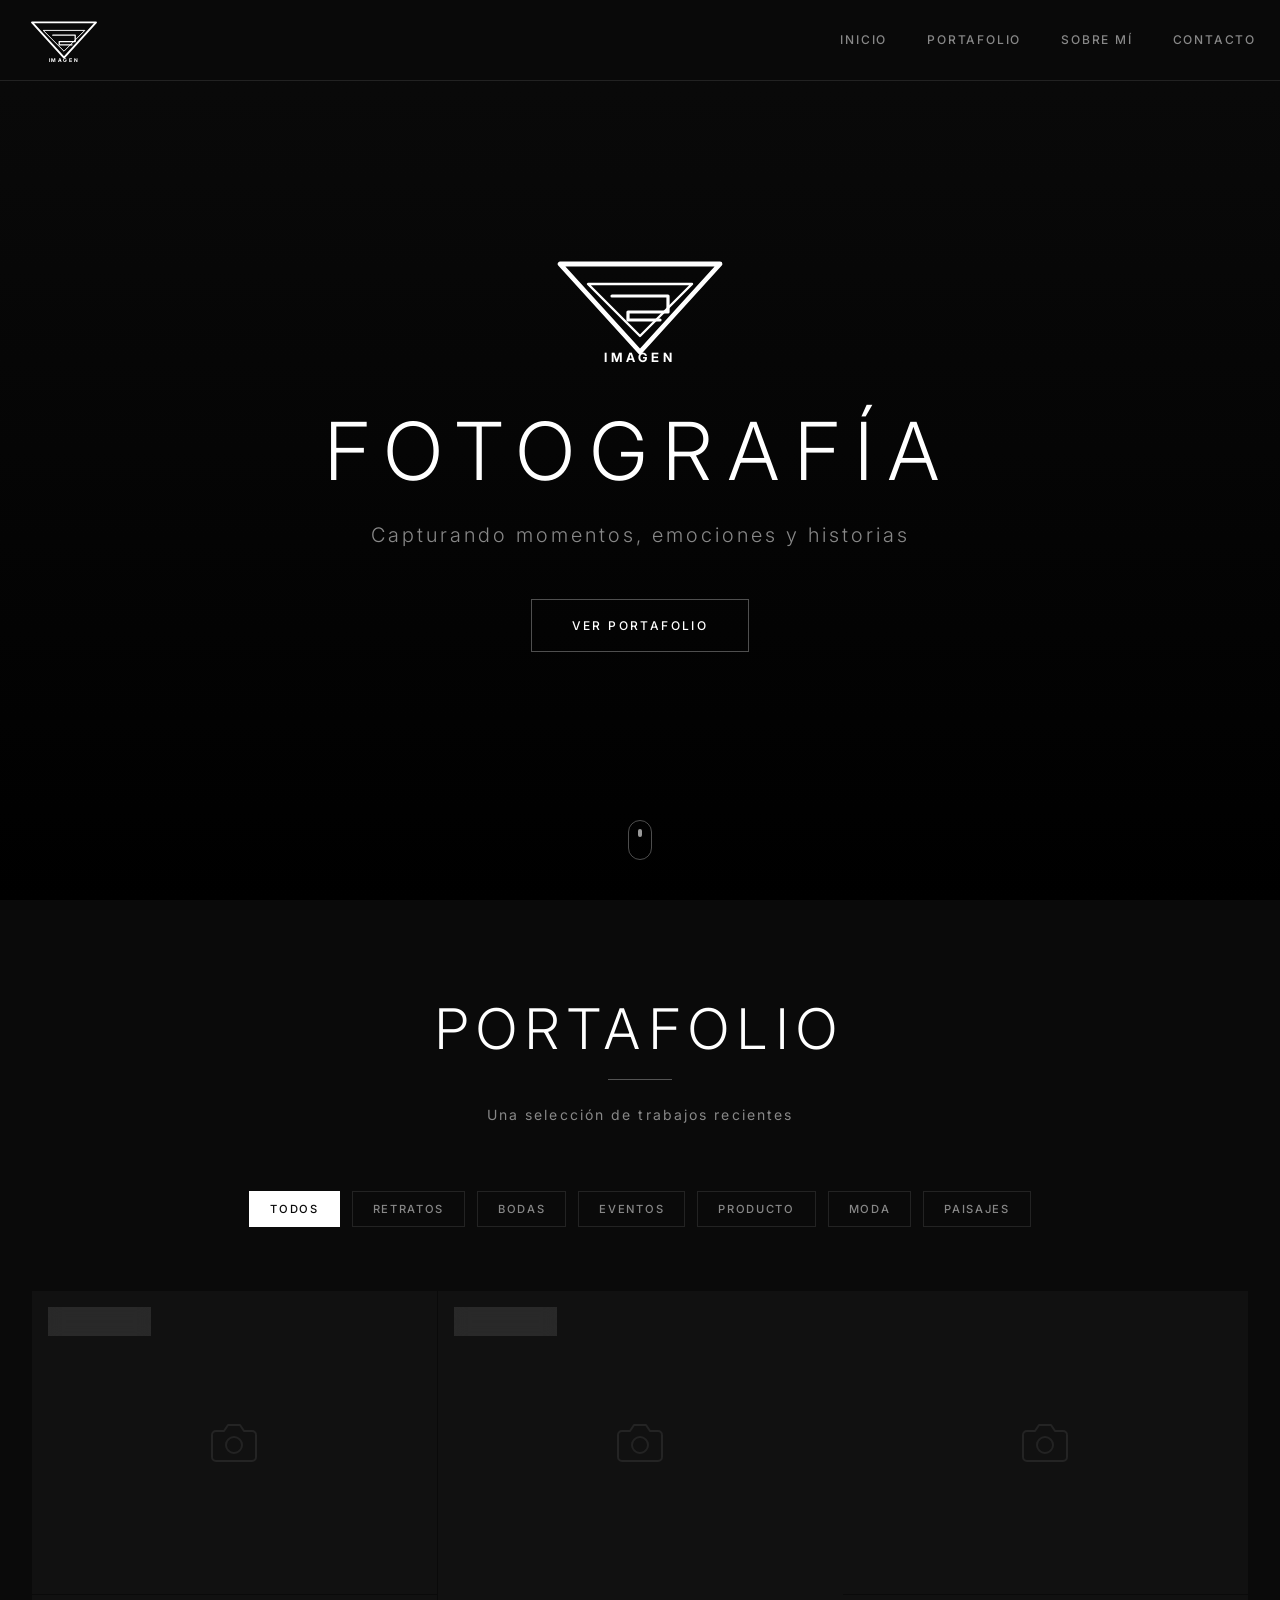
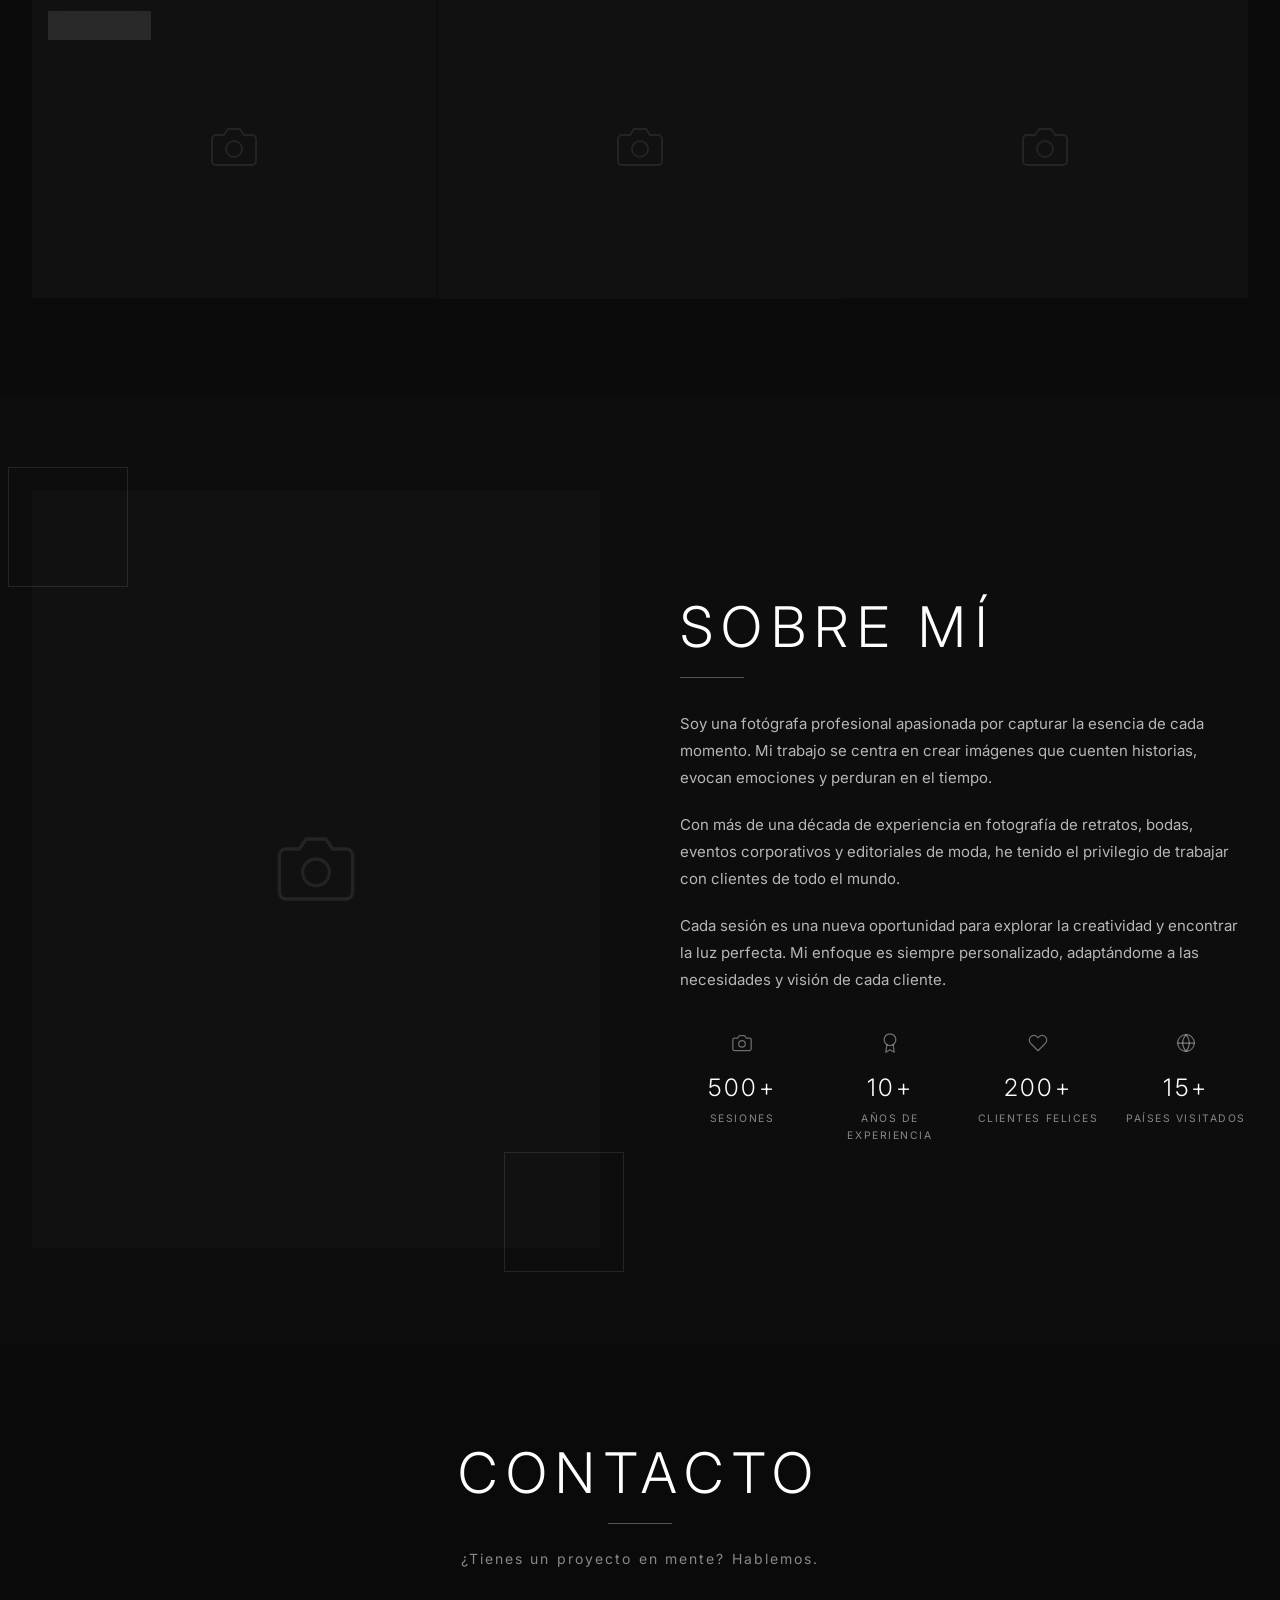
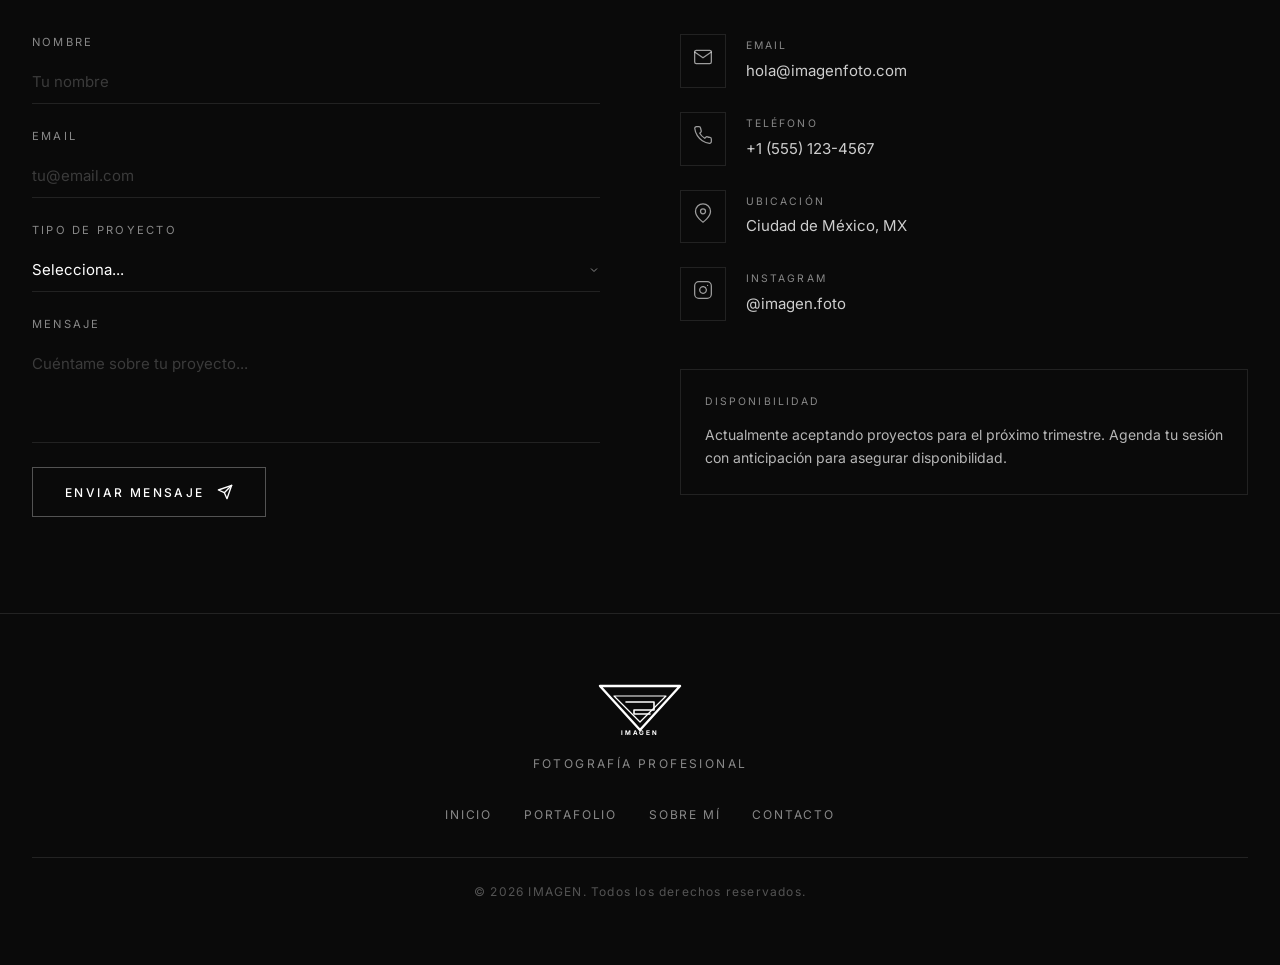
==== index.html @ cefc8c99 "Add files via upload" ====
<!DOCTYPE html>
<html lang="es">
<head>
    <meta charset="UTF-8">
    <meta name="viewport" content="width=device-width, initial-scale=1.0">
    <title>IMAGEN | Fotografía Profesional</title>
    <meta name="description" content="Portafolio de fotografía profesional. Capturando momentos, emociones y historias a través del lente.">
    <link rel="preconnect" href="https://fonts.googleapis.com">
    <link rel="preconnect" href="https://fonts.gstatic.com" crossorigin>
    <link href="https://fonts.googleapis.com/css2?family=Inter:wght@300;400;500;600;700&display=swap" rel="stylesheet">
    <link rel="stylesheet" href="css/styles.css">
</head>
<body>
    <!-- Navigation -->
    <nav class="navbar" id="navbar">
        <div class="nav-container">
            <a href="#inicio" class="nav-logo">
                <svg width="80" height="48" viewBox="0 0 500 300" fill="none" xmlns="http://www.w3.org/2000/svg">
                    <path d="M50 40 L450 40 L250 260 Z" fill="none" stroke="white" stroke-width="12" stroke-linejoin="round"/>
                    <path d="M120 90 L380 90 L250 220 Z" fill="none" stroke="white" stroke-width="6" stroke-linejoin="round"/>
                    <path d="M180 120 L320 120 L320 160 L220 160 L220 180 L300 180" fill="none" stroke="white" stroke-width="8" stroke-linecap="round" stroke-linejoin="round"/>
                    <text x="250" y="285" text-anchor="middle" fill="white" font-family="Inter, system-ui, sans-serif" font-size="32" font-weight="700" letter-spacing="0.3em">IMAGEN</text>
                </svg>
            </a>
            <div class="nav-links" id="navLinks">
                <a href="#inicio" class="nav-link">Inicio</a>
                <a href="#portafolio" class="nav-link">Portafolio</a>
                <a href="#sobre-mi" class="nav-link">Sobre Mí</a>
                <a href="#contacto" class="nav-link">Contacto</a>
            </div>
            <button class="nav-toggle" id="navToggle" aria-label="Menú">
                <span></span>
                <span></span>
                <span></span>
            </button>
        </div>
    </nav>

    <!-- Mobile Menu -->
    <div class="mobile-menu" id="mobileMenu">
        <a href="#inicio" class="mobile-link">Inicio</a>
        <a href="#portafolio" class="mobile-link">Portafolio</a>
        <a href="#sobre-mi" class="mobile-link">Sobre Mí</a>
        <a href="#contacto" class="mobile-link">Contacto</a>
    </div>

    <!-- Hero Section -->
    <section class="hero" id="inicio">
        <div class="hero-bg"></div>
        <div class="hero-grid"></div>
        <div class="hero-content">
            <div class="hero-logo">
                <svg width="200" height="120" viewBox="0 0 500 300" fill="none" xmlns="http://www.w3.org/2000/svg">
                    <path d="M50 40 L450 40 L250 260 Z" fill="none" stroke="white" stroke-width="12" stroke-linejoin="round"/>
                    <path d="M120 90 L380 90 L250 220 Z" fill="none" stroke="white" stroke-width="6" stroke-linejoin="round"/>
                    <path d="M180 120 L320 120 L320 160 L220 160 L220 180 L300 180" fill="none" stroke="white" stroke-width="8" stroke-linecap="round" stroke-linejoin="round"/>
                    <text x="250" y="285" text-anchor="middle" fill="white" font-family="Inter, system-ui, sans-serif" font-size="32" font-weight="700" letter-spacing="0.3em">IMAGEN</text>
                </svg>
            </div>
            <h1 class="hero-title">FOTOGRAFÍA</h1>
            <p class="hero-subtitle">Capturando momentos, emociones y historias</p>
            <a href="#portafolio" class="hero-cta">Ver Portafolio</a>
        </div>
        <div class="scroll-indicator">
            <div class="scroll-mouse">
                <div class="scroll-dot"></div>
            </div>
        </div>
    </section>

    <!-- Portfolio Section -->
    <section class="portfolio" id="portafolio">
        <div class="section-container">
            <div class="section-header">
                <h2 class="section-title">PORTAFOLIO</h2>
                <div class="section-line"></div>
                <p class="section-desc">Una selección de trabajos recientes</p>
            </div>
            <div class="portfolio-filters" id="portfolioFilters"></div>
            <div class="portfolio-grid" id="portfolioGrid"></div>
            <div class="portfolio-empty" id="portfolioEmpty" style="display:none;">
                <svg width="48" height="48" viewBox="0 0 24 24" fill="none" stroke="currentColor" stroke-width="1" stroke-linecap="round" stroke-linejoin="round"><path d="M23 19a2 2 0 0 1-2 2H3a2 2 0 0 1-2-2V8a2 2 0 0 1 2-2h4l2-3h6l2 3h4a2 2 0 0 1 2 2z"/><circle cx="12" cy="13" r="4"/></svg>
                <p>No hay fotografías en esta categoría aún.</p>
            </div>
        </div>
    </section>

    <!-- About Section -->
    <section class="about" id="sobre-mi">
        <div class="section-container">
            <div class="about-grid">
                <div class="about-image">
                    <div class="about-img-placeholder">
                        <svg width="80" height="80" viewBox="0 0 24 24" fill="none" stroke="currentColor" stroke-width="1" stroke-linecap="round" stroke-linejoin="round"><path d="M23 19a2 2 0 0 1-2 2H3a2 2 0 0 1-2-2V8a2 2 0 0 1 2-2h4l2-3h6l2 3h4a2 2 0 0 1 2 2z"/><circle cx="12" cy="13" r="4"/></svg>
                    </div>
                    <div class="about-frame about-frame-br"></div>
                    <div class="about-frame about-frame-tl"></div>
                </div>
                <div class="about-content">
                    <h2 class="section-title">SOBRE MÍ</h2>
                    <div class="section-line"></div>
                    <p class="about-text">Soy una fotógrafa profesional apasionada por capturar la esencia de cada momento. Mi trabajo se centra en crear imágenes que cuenten historias, evocan emociones y perduran en el tiempo.</p>
                    <p class="about-text">Con más de una década de experiencia en fotografía de retratos, bodas, eventos corporativos y editoriales de moda, he tenido el privilegio de trabajar con clientes de todo el mundo.</p>
                    <p class="about-text">Cada sesión es una nueva oportunidad para explorar la creatividad y encontrar la luz perfecta. Mi enfoque es siempre personalizado, adaptándome a las necesidades y visión de cada cliente.</p>
                    <div class="about-stats">
                        <div class="stat-item">
                            <svg width="20" height="20" viewBox="0 0 24 24" fill="none" stroke="currentColor" stroke-width="1.5" stroke-linecap="round" stroke-linejoin="round"><path d="M23 19a2 2 0 0 1-2 2H3a2 2 0 0 1-2-2V8a2 2 0 0 1 2-2h4l2-3h6l2 3h4a2 2 0 0 1 2 2z"/><circle cx="12" cy="13" r="4"/></svg>
                            <div class="stat-value">500+</div>
                            <div class="stat-label">Sesiones</div>
                        </div>
                        <div class="stat-item">
                            <svg width="20" height="20" viewBox="0 0 24 24" fill="none" stroke="currentColor" stroke-width="1.5" stroke-linecap="round" stroke-linejoin="round"><circle cx="12" cy="8" r="7"/><polyline points="8.21 13.89 7 23 12 20 17 23 15.79 13.88"/></svg>
                            <div class="stat-value">10+</div>
                            <div class="stat-label">Años de Experiencia</div>
                        </div>
                        <div class="stat-item">
                            <svg width="20" height="20" viewBox="0 0 24 24" fill="none" stroke="currentColor" stroke-width="1.5" stroke-linecap="round" stroke-linejoin="round"><path d="M20.84 4.61a5.5 5.5 0 0 0-7.78 0L12 5.67l-1.06-1.06a5.5 5.5 0 0 0-7.78 7.78l1.06 1.06L12 21.23l7.78-7.78 1.06-1.06a5.5 5.5 0 0 0 0-7.78z"/></svg>
                            <div class="stat-value">200+</div>
                            <div class="stat-label">Clientes Felices</div>
                        </div>
                        <div class="stat-item">
                            <svg width="20" height="20" viewBox="0 0 24 24" fill="none" stroke="currentColor" stroke-width="1.5" stroke-linecap="round" stroke-linejoin="round"><circle cx="12" cy="12" r="10"/><line x1="2" y1="12" x2="22" y2="12"/><path d="M12 2a15.3 15.3 0 0 1 4 10 15.3 15.3 0 0 1-4 10 15.3 15.3 0 0 1-4-10 15.3 15.3 0 0 1 4-10z"/></svg>
                            <div class="stat-value">15+</div>
                            <div class="stat-label">Países Visitados</div>
                        </div>
                    </div>
                </div>
            </div>
        </div>
    </section>

    <!-- Contact Section -->
    <section class="contact" id="contacto">
        <div class="section-container">
            <div class="section-header">
                <h2 class="section-title">CONTACTO</h2>
                <div class="section-line"></div>
                <p class="section-desc">¿Tienes un proyecto en mente? Hablemos.</p>
            </div>
            <div class="contact-grid">
                <div class="contact-form-wrapper">
                    <form id="contactForm" class="contact-form" action="https://formspree.io/f/YOUR_FORM_ID" method="POST">
                        <div class="form-group">
                            <label class="form-label">Nombre</label>
                            <input type="text" name="name" class="form-input" placeholder="Tu nombre" required>
                        </div>
                        <div class="form-group">
                            <label class="form-label">Email</label>
                            <input type="email" name="email" class="form-input" placeholder="tu@email.com" required>
                        </div>
                        <div class="form-group">
                            <label class="form-label">Tipo de Proyecto</label>
                            <select name="project" class="form-input form-select">
                                <option value="">Selecciona...</option>
                                <option value="retrato">Retrato</option>
                                <option value="boda">Boda</option>
                                <option value="evento">Evento</option>
                                <option value="producto">Producto</option>
                                <option value="moda">Moda</option>
                                <option value="otro">Otro</option>
                            </select>
                        </div>
                        <div class="form-group">
                            <label class="form-label">Mensaje</label>
                            <textarea name="message" class="form-input form-textarea" rows="4" placeholder="Cuéntame sobre tu proyecto..." required></textarea>
                        </div>
                        <button type="submit" class="form-submit">
                            <span>Enviar Mensaje</span>
                            <svg width="16" height="16" viewBox="0 0 24 24" fill="none" stroke="currentColor" stroke-width="2" stroke-linecap="round" stroke-linejoin="round"><line x1="22" y1="2" x2="11" y2="13"/><polygon points="22 2 15 22 11 13 2 9 22 2"/></svg>
                        </button>
                    </form>
                </div>
                <div class="contact-info">
                    <a href="mailto:hola@imagenfoto.com" class="contact-item">
                        <div class="contact-icon">
                            <svg width="20" height="20" viewBox="0 0 24 24" fill="none" stroke="currentColor" stroke-width="1.5" stroke-linecap="round" stroke-linejoin="round"><path d="M4 4h16c1.1 0 2 .9 2 2v12c0 1.1-.9 2-2 2H4c-1.1 0-2-.9-2-2V6c0-1.1.9-2 2-2z"/><polyline points="22,6 12,13 2,6"/></svg>
                        </div>
                        <div class="contact-details">
                            <div class="contact-label">Email</div>
                            <div class="contact-value">hola@imagenfoto.com</div>
                        </div>
                    </a>
                    <a href="tel:+15551234567" class="contact-item">
                        <div class="contact-icon">
                            <svg width="20" height="20" viewBox="0 0 24 24" fill="none" stroke="currentColor" stroke-width="1.5" stroke-linecap="round" stroke-linejoin="round"><path d="M22 16.92v3a2 2 0 0 1-2.18 2 19.79 19.79 0 0 1-8.63-3.07 19.5 19.5 0 0 1-6-6 19.79 19.79 0 0 1-3.07-8.67A2 2 0 0 1 4.11 2h3a2 2 0 0 1 2 1.72 12.84 12.84 0 0 0 .7 2.81 2 2 0 0 1-.45 2.11L8.09 9.91a16 16 0 0 0 6 6l1.27-1.27a2 2 0 0 1 2.11-.45 12.84 12.84 0 0 0 2.81.7A2 2 0 0 1 22 16.92z"/></svg>
                        </div>
                        <div class="contact-details">
                            <div class="contact-label">Teléfono</div>
                            <div class="contact-value">+1 (555) 123-4567</div>
                        </div>
                    </a>
                    <div class="contact-item">
                        <div class="contact-icon">
                            <svg width="20" height="20" viewBox="0 0 24 24" fill="none" stroke="currentColor" stroke-width="1.5" stroke-linecap="round" stroke-linejoin="round"><path d="M21 10c0 7-9 13-9 13s-9-6-9-13a9 9 0 0 1 18 0z"/><circle cx="12" cy="10" r="3"/></svg>
                        </div>
                        <div class="contact-details">
                            <div class="contact-label">Ubicación</div>
                            <div class="contact-value">Ciudad de México, MX</div>
                        </div>
                    </div>
                    <a href="https://instagram.com" target="_blank" class="contact-item">
                        <div class="contact-icon">
                            <svg width="20" height="20" viewBox="0 0 24 24" fill="none" stroke="currentColor" stroke-width="1.5" stroke-linecap="round" stroke-linejoin="round"><rect x="2" y="2" width="20" height="20" rx="5" ry="5"/><path d="M16 11.37A4 4 0 1 1 12.63 8 4 4 0 0 1 16 11.37z"/><line x1="17.5" y1="6.5" x2="17.51" y2="6.5"/></svg>
                        </div>
                        <div class="contact-details">
                            <div class="contact-label">Instagram</div>
                            <div class="contact-value">@imagen.foto</div>
                        </div>
                    </a>
                    <div class="contact-availability">
                        <div class="availability-label">Disponibilidad</div>
                        <p class="availability-text">Actualmente aceptando proyectos para el próximo trimestre. Agenda tu sesión con anticipación para asegurar disponibilidad.</p>
                    </div>
                </div>
            </div>
        </div>
    </section>

    <!-- Footer -->
    <footer class="footer">
        <div class="section-container">
            <div class="footer-content">
                <svg width="100" height="60" viewBox="0 0 500 300" fill="none" xmlns="http://www.w3.org/2000/svg" class="footer-logo">
                    <path d="M50 40 L450 40 L250 260 Z" fill="none" stroke="white" stroke-width="12" stroke-linejoin="round"/>
                    <path d="M120 90 L380 90 L250 220 Z" fill="none" stroke="white" stroke-width="6" stroke-linejoin="round"/>
                    <path d="M180 120 L320 120 L320 160 L220 160 L220 180 L300 180" fill="none" stroke="white" stroke-width="8" stroke-linecap="round" stroke-linejoin="round"/>
                    <text x="250" y="285" text-anchor="middle" fill="white" font-family="Inter, system-ui, sans-serif" font-size="32" font-weight="700" letter-spacing="0.3em">IMAGEN</text>
                </svg>
                <p class="footer-tagline">Fotografía Profesional</p>
                <div class="footer-links">
                    <a href="#inicio" class="footer-link">Inicio</a>
                    <a href="#portafolio" class="footer-link">Portafolio</a>
                    <a href="#sobre-mi" class="footer-link">Sobre Mí</a>
                    <a href="#contacto" class="footer-link">Contacto</a>
                </div>
                <div class="footer-divider"></div>
                <p class="footer-copy">&copy; <span id="year"></span> IMAGEN. Todos los derechos reservados.</p>
            </div>
        </div>
    </footer>

    <!-- Lightbox -->
    <div class="lightbox" id="lightbox">
        <button class="lightbox-close" id="lightboxClose" aria-label="Cerrar">
            <svg width="28" height="28" viewBox="0 0 24 24" fill="none" stroke="currentColor" stroke-width="2" stroke-linecap="round" stroke-linejoin="round"><line x1="18" y1="6" x2="6" y2="18"/><line x1="6" y1="6" x2="18" y2="18"/></svg>
        </button>
        <button class="lightbox-nav lightbox-prev" id="lightboxPrev" aria-label="Anterior">
            <svg width="40" height="40" viewBox="0 0 24 24" fill="none" stroke="currentColor" stroke-width="2" stroke-linecap="round" stroke-linejoin="round"><polyline points="15 18 9 12 15 6"/></svg>
        </button>
        <button class="lightbox-nav lightbox-next" id="lightboxNext" aria-label="Siguiente">
            <svg width="40" height="40" viewBox="0 0 24 24" fill="none" stroke="currentColor" stroke-width="2" stroke-linecap="round" stroke-linejoin="round"><polyline points="9 18 15 12 9 6"/></svg>
        </button>
        <div class="lightbox-content" id="lightboxContent">
            <div class="lightbox-image">
                <svg width="80" height="80" viewBox="0 0 24 24" fill="none" stroke="currentColor" stroke-width="1" stroke-linecap="round" stroke-linejoin="round"><path d="M23 19a2 2 0 0 1-2 2H3a2 2 0 0 1-2-2V8a2 2 0 0 1 2-2h4l2-3h6l2 3h4a2 2 0 0 1 2 2z"/><circle cx="12" cy="13" r="4"/></svg>
            </div>
            <h3 class="lightbox-title" id="lightboxTitle"></h3>
            <p class="lightbox-category" id="lightboxCategory"></p>
            <p class="lightbox-desc" id="lightboxDesc"></p>
            <p class="lightbox-counter" id="lightboxCounter"></p>
        </div>
    </div>

    <script src="js/app.js"></script>
</body>
</html>
---- css/styles.css ----
/* ============================================
   IMAGEN - Fotografía Profesional
   Estilos completos - HTML/CSS/JS puro
   ============================================ */

/* Reset & Base */
*, *::before, *::after {
    margin: 0;
    padding: 0;
    box-sizing: border-box;
}

:root {
    --bg: #0a0a0a;
    --bg-alt: #0d0d0d;
    --text: #ffffff;
    --muted: #888888;
    --muted-light: #aaaaaa;
    --border: rgba(255, 255, 255, 0.1);
    --border-hover: rgba(255, 255, 255, 0.3);
    --accent: #ffffff;
    --font: 'Inter', system-ui, -apple-system, sans-serif;
    --transition: all 0.4s cubic-bezier(0.25, 0.46, 0.45, 0.94);
    --transition-fast: all 0.3s ease;
}

html {
    scroll-behavior: smooth;
    font-size: 16px;
}

body {
    font-family: var(--font);
    background-color: var(--bg);
    color: var(--text);
    line-height: 1.6;
    -webkit-font-smoothing: antialiased;
    -moz-osx-font-smoothing: grayscale;
    overflow-x: hidden;
}

::selection {
    background: rgba(255, 255, 255, 0.2);
    color: var(--text);
}

/* Scrollbar */
::-webkit-scrollbar {
    width: 6px;
}

::-webkit-scrollbar-track {
    background: var(--bg);
}

::-webkit-scrollbar-thumb {
    background: #333;
    border-radius: 3px;
}

::-webkit-scrollbar-thumb:hover {
    background: #555;
}

/* ============================================
   UTILITIES
   ============================================ */
.section-container {
    max-width: 1280px;
    margin: 0 auto;
    padding: 0 24px;
}

@media (min-width: 1024px) {
    .section-container {
        padding: 0 32px;
    }
}

.section-header {
    text-align: center;
    margin-bottom: 64px;
}

.section-title {
    font-size: clamp(2rem, 5vw, 3.5rem);
    font-weight: 300;
    letter-spacing: 0.15em;
    margin-bottom: 16px;
    line-height: 1.2;
}

.section-line {
    width: 64px;
    height: 1px;
    background: var(--border-hover);
    margin: 0 auto 24px;
}

.section-desc {
    color: var(--muted);
    font-size: 0.875rem;
    letter-spacing: 0.15em;
    max-width: 500px;
    margin: 0 auto;
}

/* ============================================
   NAVIGATION
   ============================================ */
.navbar {
    position: fixed;
    top: 0;
    left: 0;
    right: 0;
    z-index: 1000;
    background: rgba(10, 10, 10, 0.85);
    backdrop-filter: blur(12px);
    -webkit-backdrop-filter: blur(12px);
    border-bottom: 1px solid var(--border);
    transition: var(--transition-fast);
    opacity: 0;
    transform: translateY(-20px);
    animation: navSlideIn 0.6s ease forwards;
}

@keyframes navSlideIn {
    to {
        opacity: 1;
        transform: translateY(0);
    }
}

.nav-container {
    max-width: 1280px;
    margin: 0 auto;
    padding: 0 24px;
    display: flex;
    align-items: center;
    justify-content: space-between;
    height: 80px;
}

.nav-logo {
    display: flex;
    align-items: center;
    text-decoration: none;
    transition: var(--transition-fast);
}

.nav-logo:hover {
    opacity: 0.8;
}

.nav-links {
    display: none;
    align-items: center;
    gap: 40px;
}

.nav-link {
    color: var(--muted);
    text-decoration: none;
    font-size: 0.75rem;
    font-weight: 500;
    letter-spacing: 0.15em;
    text-transform: uppercase;
    transition: var(--transition-fast);
    position: relative;
}

.nav-link::after {
    content: '';
    position: absolute;
    bottom: -4px;
    left: 0;
    width: 0;
    height: 1px;
    background: var(--text);
    transition: width 0.3s ease;
}

.nav-link:hover {
    color: var(--text);
}

.nav-link:hover::after {
    width: 100%;
}

/* Mobile Toggle */
.nav-toggle {
    display: flex;
    flex-direction: column;
    gap: 6px;
    background: none;
    border: none;
    cursor: pointer;
    padding: 8px;
    z-index: 1001;
}

.nav-toggle span {
    display: block;
    width: 24px;
    height: 1.5px;
    background: var(--text);
    transition: var(--transition-fast);
    transform-origin: center;
}

.nav-toggle.active span:nth-child(1) {
    transform: rotate(45deg) translate(5px, 5px);
}

.nav-toggle.active span:nth-child(2) {
    opacity: 0;
}

.nav-toggle.active span:nth-child(3) {
    transform: rotate(-45deg) translate(5px, -5px);
}

/* Mobile Menu */
.mobile-menu {
    position: fixed;
    inset: 0;
    z-index: 999;
    background: var(--bg);
    display: flex;
    flex-direction: column;
    align-items: center;
    justify-content: center;
    gap: 32px;
    opacity: 0;
    pointer-events: none;
    transition: opacity 0.4s ease;
}

.mobile-menu.active {
    opacity: 1;
    pointer-events: all;
}

.mobile-link {
    color: var(--text);
    text-decoration: none;
    font-size: 1.75rem;
    font-weight: 300;
    letter-spacing: 0.15em;
    opacity: 0;
    transform: translateY(20px);
    transition: var(--transition-fast);
}

.mobile-menu.active .mobile-link {
    opacity: 1;
    transform: translateY(0);
}

.mobile-menu.active .mobile-link:nth-child(1) { transition-delay: 0.1s; }
.mobile-menu.active .mobile-link:nth-child(2) { transition-delay: 0.2s; }
.mobile-menu.active .mobile-link:nth-child(3) { transition-delay: 0.3s; }
.mobile-menu.active .mobile-link:nth-child(4) { transition-delay: 0.4s; }

.mobile-link:hover {
    color: var(--muted);
}

@media (min-width: 768px) {
    .nav-links {
        display: flex;
    }
    .nav-toggle {
        display: none;
    }
    .mobile-menu {
        display: none;
    }
}

/* ============================================
   HERO
   ============================================ */
.hero {
    position: relative;
    min-height: 100vh;
    display: flex;
    align-items: center;
    justify-content: center;
    overflow: hidden;
}

.hero-bg {
    position: absolute;
    inset: 0;
    background: linear-gradient(to bottom, var(--bg), #000);
}

.hero-grid {
    position: absolute;
    inset: 0;
    opacity: 0.03;
    background-image: 
        linear-gradient(rgba(255,255,255,0.1) 1px, transparent 1px),
        linear-gradient(90deg, rgba(255,255,255,0.1) 1px, transparent 1px);
    background-size: 60px 60px;
}

.hero-content {
    position: relative;
    z-index: 2;
    text-align: center;
    padding: 0 24px;
    opacity: 0;
    animation: fadeInUp 1s ease 0.3s forwards;
}

@keyframes fadeInUp {
    from {
        opacity: 0;
        transform: translateY(30px);
    }
    to {
        opacity: 1;
        transform: translateY(0);
    }
}

.hero-logo {
    margin-bottom: 32px;
    opacity: 0;
    animation: scaleIn 1s ease 0.1s forwards;
}

@keyframes scaleIn {
    from {
        opacity: 0;
        transform: scale(0.8);
    }
    to {
        opacity: 1;
        transform: scale(1);
    }
}

.hero-title {
    font-size: clamp(2.5rem, 7vw, 5rem);
    font-weight: 300;
    letter-spacing: 0.2em;
    margin-bottom: 24px;
    line-height: 1.1;
}

.hero-subtitle {
    color: var(--muted);
    font-size: clamp(1rem, 2.5vw, 1.25rem);
    font-weight: 300;
    letter-spacing: 0.15em;
    max-width: 600px;
    margin: 0 auto 48px;
}

.hero-cta {
    display: inline-block;
    padding: 16px 40px;
    border: 1px solid var(--border-hover);
    color: var(--text);
    text-decoration: none;
    font-size: 0.75rem;
    font-weight: 500;
    letter-spacing: 0.2em;
    text-transform: uppercase;
    transition: var(--transition);
    opacity: 0;
    animation: fadeInUp 0.8s ease 0.6s forwards;
}

.hero-cta:hover {
    background: var(--text);
    color: var(--bg);
    border-color: var(--text);
}

/* Scroll Indicator */
.scroll-indicator {
    position: absolute;
    bottom: 40px;
    left: 50%;
    transform: translateX(-50%);
    opacity: 0;
    animation: fadeIn 1s ease 1.2s forwards;
}

@keyframes fadeIn {
    to { opacity: 1; }
}

.scroll-mouse {
    width: 24px;
    height: 40px;
    border: 1px solid var(--border-hover);
    border-radius: 12px;
    display: flex;
    justify-content: center;
    padding-top: 8px;
}

.scroll-dot {
    width: 4px;
    height: 8px;
    background: rgba(255,255,255,0.6);
    border-radius: 2px;
    animation: scrollBounce 2s ease-in-out infinite;
}

@keyframes scrollBounce {
    0%, 100% { transform: translateY(0); opacity: 1; }
    50% { transform: translateY(8px); opacity: 0.3; }
}

/* ============================================
   PORTFOLIO
   ============================================ */
.portfolio {
    padding: 96px 0;
}

.portfolio-filters {
    display: flex;
    flex-wrap: wrap;
    justify-content: center;
    gap: 12px;
    margin-bottom: 64px;
}

.filter-btn {
    padding: 10px 20px;
    border: 1px solid var(--border);
    background: transparent;
    color: var(--muted);
    font-family: var(--font);
    font-size: 0.7rem;
    font-weight: 500;
    letter-spacing: 0.15em;
    text-transform: uppercase;
    cursor: pointer;
    transition: var(--transition-fast);
}

.filter-btn:hover {
    border-color: var(--border-hover);
    color: var(--text);
}

.filter-btn.active {
    background: var(--text);
    color: var(--bg);
    border-color: var(--text);
}

/* Portfolio Grid */
.portfolio-grid {
    display: grid;
    grid-template-columns: 1fr;
    gap: 1px;
}

@media (min-width: 640px) {
    .portfolio-grid {
        grid-template-columns: repeat(2, 1fr);
    }
}

@media (min-width: 1024px) {
    .portfolio-grid {
        grid-template-columns: repeat(3, 1fr);
    }
}

.portfolio-item {
    position: relative;
    aspect-ratio: 4 / 3;
    overflow: hidden;
    cursor: pointer;
    background: #111;
}

.portfolio-item-inner {
    position: absolute;
    inset: 0;
    display: flex;
    align-items: center;
    justify-content: center;
    transition: var(--transition);
}

.portfolio-item img {
    width: 100%;
    height: 100%;
    object-fit: cover;
    transition: transform 0.6s cubic-bezier(0.25, 0.46, 0.45, 0.94), filter 0.4s ease;
}

.portfolio-item:hover img {
    transform: scale(1.05);
}

.portfolio-item .placeholder-icon {
    color: rgba(255,255,255,0.08);
    transition: var(--transition);
}

.portfolio-item:hover .placeholder-icon {
    color: rgba(255,255,255,0.15);
}

.portfolio-overlay {
    position: absolute;
    inset: 0;
    background: rgba(0, 0, 0, 0);
    display: flex;
    align-items: center;
    justify-content: center;
    transition: background 0.5s ease;
}

.portfolio-item:hover .portfolio-overlay {
    background: rgba(0, 0, 0, 0.6);
}

.portfolio-info {
    text-align: center;
    opacity: 0;
    transform: translateY(16px);
    transition: all 0.5s ease;
    padding: 20px;
}

.portfolio-item:hover .portfolio-info {
    opacity: 1;
    transform: translateY(0);
}

.portfolio-info h3 {
    font-size: 1.125rem;
    font-weight: 300;
    letter-spacing: 0.1em;
    margin-bottom: 8px;
}

.portfolio-info p {
    color: rgba(255,255,255,0.6);
    font-size: 0.7rem;
    letter-spacing: 0.2em;
    text-transform: uppercase;
}

.portfolio-badge {
    position: absolute;
    top: 16px;
    left: 16px;
    padding: 6px 12px;
    background: rgba(255,255,255,0.1);
    backdrop-filter: blur(8px);
    font-size: 0.65rem;
    letter-spacing: 0.15em;
    text-transform: uppercase;
    z-index: 2;
}

.portfolio-empty {
    text-align: center;
    padding: 80px 20px;
    color: var(--muted);
}

.portfolio-empty svg {
    margin: 0 auto 16px;
    opacity: 0.3;
}

/* Reveal Animation */
.reveal {
    opacity: 0;
    transform: translateY(30px);
    transition: opacity 0.6s ease, transform 0.6s ease;
}

.reveal.visible {
    opacity: 1;
    transform: translateY(0);
}

/* Stagger children */
.portfolio-item {
    opacity: 0;
    transform: scale(0.95);
    animation: itemAppear 0.5s ease forwards;
}

@keyframes itemAppear {
    to {
        opacity: 1;
        transform: scale(1);
    }
}

/* ============================================
   ABOUT
   ============================================ */
.about {
    padding: 96px 0;
    background: var(--bg-alt);
}

.about-grid {
    display: grid;
    grid-template-columns: 1fr;
    gap: 64px;
    align-items: center;
}

@media (min-width: 1024px) {
    .about-grid {
        grid-template-columns: 1fr 1fr;
        gap: 80px;
    }
}

.about-image {
    position: relative;
}

.about-img-placeholder {
    aspect-ratio: 3 / 4;
    background: #111;
    display: flex;
    align-items: center;
    justify-content: center;
    color: rgba(255,255,255,0.08);
}

.about-frame {
    position: absolute;
    width: 120px;
    height: 120px;
    border: 1px solid var(--border);
    pointer-events: none;
}

.about-frame-br {
    bottom: -24px;
    right: -24px;
}

.about-frame-tl {
    top: -24px;
    left: -24px;
}

.about-content .section-title {
    text-align: left;
}

.about-content .section-line {
    margin: 0 0 32px 0;
}

.about-text {
    color: rgba(255,255,255,0.7);
    font-size: 0.9375rem;
    line-height: 1.8;
    margin-bottom: 20px;
}

.about-stats {
    display: grid;
    grid-template-columns: repeat(2, 1fr);
    gap: 24px;
    margin-top: 40px;
}

@media (min-width: 640px) {
    .about-stats {
        grid-template-columns: repeat(4, 1fr);
    }
}

.stat-item {
    text-align: center;
}

.stat-item svg {
    color: rgba(255,255,255,0.4);
    margin: 0 auto 8px;
}

.stat-value {
    font-size: 1.5rem;
    font-weight: 300;
    letter-spacing: 0.1em;
    margin-bottom: 4px;
}

.stat-label {
    font-size: 0.65rem;
    color: var(--muted);
    letter-spacing: 0.15em;
    text-transform: uppercase;
}

/* ============================================
   CONTACT
   ============================================ */
.contact {
    padding: 96px 0;
}

.contact-grid {
    display: grid;
    grid-template-columns: 1fr;
    gap: 64px;
}

@media (min-width: 1024px) {
    .contact-grid {
        grid-template-columns: 1fr 1fr;
        gap: 80px;
    }
}

/* Form */
.contact-form {
    display: flex;
    flex-direction: column;
    gap: 24px;
}

.form-group {
    display: flex;
    flex-direction: column;
}

.form-label {
    font-size: 0.7rem;
    letter-spacing: 0.2em;
    text-transform: uppercase;
    color: var(--muted);
    margin-bottom: 8px;
}

.form-input {
    background: transparent;
    border: none;
    border-bottom: 1px solid var(--border);
    padding: 12px 0;
    color: var(--text);
    font-family: var(--font);
    font-size: 0.9375rem;
    transition: border-color 0.3s ease;
    outline: none;
}

.form-input::placeholder {
    color: rgba(255,255,255,0.2);
}

.form-input:focus {
    border-bottom-color: var(--text);
}

.form-select {
    cursor: pointer;
    appearance: none;
    background-image: url("data:image/svg+xml,%3Csvg xmlns='http://www.w3.org/2000/svg' width='12' height='12' viewBox='0 0 24 24' fill='none' stroke='%23888' stroke-width='2'%3E%3Cpolyline points='6 9 12 15 18 9'%3E%3C/polyline%3E%3C/svg%3E");
    background-repeat: no-repeat;
    background-position: right 0 center;
}

.form-select option {
    background: var(--bg);
    color: var(--text);
}

.form-textarea {
    resize: none;
    min-height: 100px;
}

.form-submit {
    display: inline-flex;
    align-items: center;
    gap: 12px;
    padding: 16px 32px;
    border: 1px solid var(--border-hover);
    background: transparent;
    color: var(--text);
    font-family: var(--font);
    font-size: 0.75rem;
    font-weight: 500;
    letter-spacing: 0.2em;
    text-transform: uppercase;
    cursor: pointer;
    transition: var(--transition);
    align-self: flex-start;
}

.form-submit:hover {
    background: var(--text);
    color: var(--bg);
    border-color: var(--text);
}

.form-submit:hover svg {
    transform: translateX(4px);
}

.form-submit svg {
    transition: transform 0.3s ease;
}

/* Contact Info */
.contact-info {
    display: flex;
    flex-direction: column;
    gap: 24px;
}

.contact-item {
    display: flex;
    align-items: flex-start;
    gap: 20px;
    text-decoration: none;
    color: inherit;
    transition: var(--transition-fast);
}

.contact-item:hover .contact-value {
    color: var(--text);
}

.contact-item:hover .contact-icon {
    border-color: var(--border-hover);
}

.contact-icon {
    padding: 12px;
    border: 1px solid var(--border);
    color: rgba(255,255,255,0.6);
    transition: var(--transition-fast);
    flex-shrink: 0;
}

.contact-details {
    padding-top: 4px;
}

.contact-label {
    font-size: 0.65rem;
    letter-spacing: 0.2em;
    text-transform: uppercase;
    color: var(--muted);
    margin-bottom: 4px;
}

.contact-value {
    color: rgba(255,255,255,0.8);
    font-size: 0.9375rem;
    transition: var(--transition-fast);
}

.contact-availability {
    margin-top: 24px;
    padding: 24px;
    border: 1px solid var(--border);
}

.availability-label {
    font-size: 0.65rem;
    letter-spacing: 0.2em;
    text-transform: uppercase;
    color: var(--muted);
    margin-bottom: 12px;
}

.availability-text {
    color: rgba(255,255,255,0.7);
    font-size: 0.875rem;
    line-height: 1.7;
}

/* ============================================
   FOOTER
   ============================================ */
.footer {
    padding: 64px 0;
    border-top: 1px solid var(--border);
}

.footer-content {
    display: flex;
    flex-direction: column;
    align-items: center;
    text-align: center;
}

.footer-logo {
    margin-bottom: 16px;
}

.footer-tagline {
    color: var(--muted);
    font-size: 0.75rem;
    letter-spacing: 0.2em;
    text-transform: uppercase;
    margin-bottom: 32px;
}

.footer-links {
    display: flex;
    gap: 32px;
    margin-bottom: 32px;
    flex-wrap: wrap;
    justify-content: center;
}

.footer-link {
    color: var(--muted);
    text-decoration: none;
    font-size: 0.75rem;
    letter-spacing: 0.15em;
    text-transform: uppercase;
    transition: var(--transition-fast);
}

.footer-link:hover {
    color: var(--text);
}

.footer-divider {
    width: 100%;
    height: 1px;
    background: var(--border);
    margin-bottom: 24px;
}

.footer-copy {
    color: rgba(255,255,255,0.3);
    font-size: 0.75rem;
    letter-spacing: 0.1em;
}

/* ============================================
   LIGHTBOX
   ============================================ */
.lightbox {
    position: fixed;
    inset: 0;
    z-index: 2000;
    background: rgba(0, 0, 0, 0.95);
    display: flex;
    align-items: center;
    justify-content: center;
    opacity: 0;
    pointer-events: none;
    transition: opacity 0.3s ease;
}

.lightbox.active {
    opacity: 1;
    pointer-events: all;
}

.lightbox-close {
    position: absolute;
    top: 24px;
    right: 24px;
    background: none;
    border: none;
    color: rgba(255,255,255,0.6);
    cursor: pointer;
    padding: 8px;
    transition: var(--transition-fast);
    z-index: 10;
}

.lightbox-close:hover {
    color: var(--text);
}

.lightbox-nav {
    position: absolute;
    top: 50%;
    transform: translateY(-50%);
    background: none;
    border: none;
    color: rgba(255,255,255,0.6);
    cursor: pointer;
    padding: 16px;
    transition: var(--transition-fast);
    z-index: 10;
}

.lightbox-nav:hover {
    color: var(--text);
}

.lightbox-prev { left: 16px; }
.lightbox-next { right: 16px; }

@media (min-width: 768px) {
    .lightbox-prev { left: 32px; }
    .lightbox-next { right: 32px; }
}

.lightbox-content {
    max-width: 900px;
    width: 100%;
    padding: 24px;
    text-align: center;
    transform: scale(0.95);
    transition: transform 0.3s ease;
}

.lightbox.active .lightbox-content {
    transform: scale(1);
}

.lightbox-image {
    aspect-ratio: 16 / 10;
    background: #111;
    display: flex;
    align-items: center;
    justify-content: center;
    margin-bottom: 24px;
    color: rgba(255,255,255,0.1);
}

.lightbox-image img {
    width: 100%;
    height: 100%;
    object-fit: contain;
}

.lightbox-title {
    font-size: 1.5rem;
    font-weight: 300;
    letter-spacing: 0.1em;
    margin-bottom: 8px;
}

.lightbox-category {
    color: var(--muted);
    font-size: 0.75rem;
    letter-spacing: 0.2em;
    text-transform: uppercase;
    margin-bottom: 12px;
}

.lightbox-desc {
    color: rgba(255,255,255,0.6);
    font-size: 0.875rem;
    line-height: 1.7;
    max-width: 600px;
    margin: 0 auto 16px;
}

.lightbox-counter {
    color: rgba(255,255,255,0.3);
    font-size: 0.75rem;
    letter-spacing: 0.1em;
}

/* ============================================
   ADMIN PANEL (Simple)
   ============================================ */
.admin-page {
    min-height: 100vh;
    padding: 120px 24px 60px;
}

.admin-title {
    font-size: 2rem;
    font-weight: 300;
    letter-spacing: 0.1em;
    margin-bottom: 8px;
}

.admin-subtitle {
    color: var(--muted);
    font-size: 0.875rem;
    margin-bottom: 48px;
}

.admin-card {
    background: var(--bg-alt);
    border: 1px solid var(--border);
    padding: 32px;
    margin-bottom: 32px;
}

.admin-card-title {
    font-size: 1rem;
    font-weight: 500;
    letter-spacing: 0.1em;
    text-transform: uppercase;
    margin-bottom: 24px;
    padding-bottom: 16px;
    border-bottom: 1px solid var(--border);
}

.admin-form-row {
    display: grid;
    grid-template-columns: 1fr;
    gap: 20px;
    margin-bottom: 20px;
}

@media (min-width: 768px) {
    .admin-form-row {
        grid-template-columns: 1fr 1fr;
    }
}

.admin-input {
    background: transparent;
    border: 1px solid var(--border);
    padding: 12px 16px;
    color: var(--text);
    font-family: var(--font);
    font-size: 0.875rem;
    width: 100%;
    transition: border-color 0.3s ease;
    outline: none;
}

.admin-input:focus {
    border-color: var(--border-hover);
}

.admin-input::placeholder {
    color: rgba(255,255,255,0.2);
}

.admin-textarea {
    min-height: 100px;
    resize: vertical;
}

.admin-checkbox {
    display: flex;
    align-items: center;
    gap: 12px;
    cursor: pointer;
}

.admin-checkbox input {
    width: 18px;
    height: 18px;
    accent-color: var(--text);
}

.admin-btn {
    padding: 14px 32px;
    border: 1px solid var(--text);
    background: var(--text);
    color: var(--bg);
    font-family: var(--font);
    font-size: 0.75rem;
    font-weight: 600;
    letter-spacing: 0.15em;
    text-transform: uppercase;
    cursor: pointer;
    transition: var(--transition-fast);
}

.admin-btn:hover {
    background: transparent;
    color: var(--text);
}

.admin-btn-secondary {
    background: transparent;
    color: var(--text);
    border-color: var(--border);
}

.admin-btn-secondary:hover {
    border-color: var(--text);
}

.admin-preview {
    background: var(--bg);
    border: 1px solid var(--border);
    padding: 24px;
    margin-top: 24px;
    font-family: monospace;
    font-size: 0.8rem;
    white-space: pre-wrap;
    word-break: break-all;
    color: var(--muted);
    max-height: 400px;
    overflow-y: auto;
}

.admin-instructions {
    background: rgba(255,255,255,0.03);
    border-left: 2px solid var(--text);
    padding: 20px 24px;
    margin-bottom: 32px;
}

.admin-instructions h3 {
    font-size: 0.875rem;
    font-weight: 500;
    margin-bottom: 12px;
    letter-spacing: 0.1em;
    text-transform: uppercase;
}

.admin-instructions ol {
    padding-left: 20px;
    color: var(--muted);
    font-size: 0.875rem;
    line-height: 1.8;
}

.admin-instructions code {
    background: rgba(255,255,255,0.08);
    padding: 2px 6px;
    font-family: monospace;
    font-size: 0.8rem;
}

/* ============================================
   RESPONSIVE
   ============================================ */
@media (max-width: 639px) {
    .section-title {
        font-size: 2rem;
    }

    .about-frame {
        display: none;
    }

    .lightbox-nav {
        display: none;
    }
}

/* ============================================
   LOADING
   ============================================ */
.page-loader {
    position: fixed;
    inset: 0;
    z-index: 9999;
    background: var(--bg);
    display: flex;
    align-items: center;
    justify-content: center;
    transition: opacity 0.5s ease, visibility 0.5s ease;
}

.page-loader.hidden {
    opacity: 0;
    visibility: hidden;
}

.loader-spinner {
    width: 40px;
    height: 40px;
    border: 2px solid #333;
    border-top-color: var(--text);
    border-radius: 50%;
    animation: spin 0.8s linear infinite;
}

@keyframes spin {
    to { transform: rotate(360deg); }
}
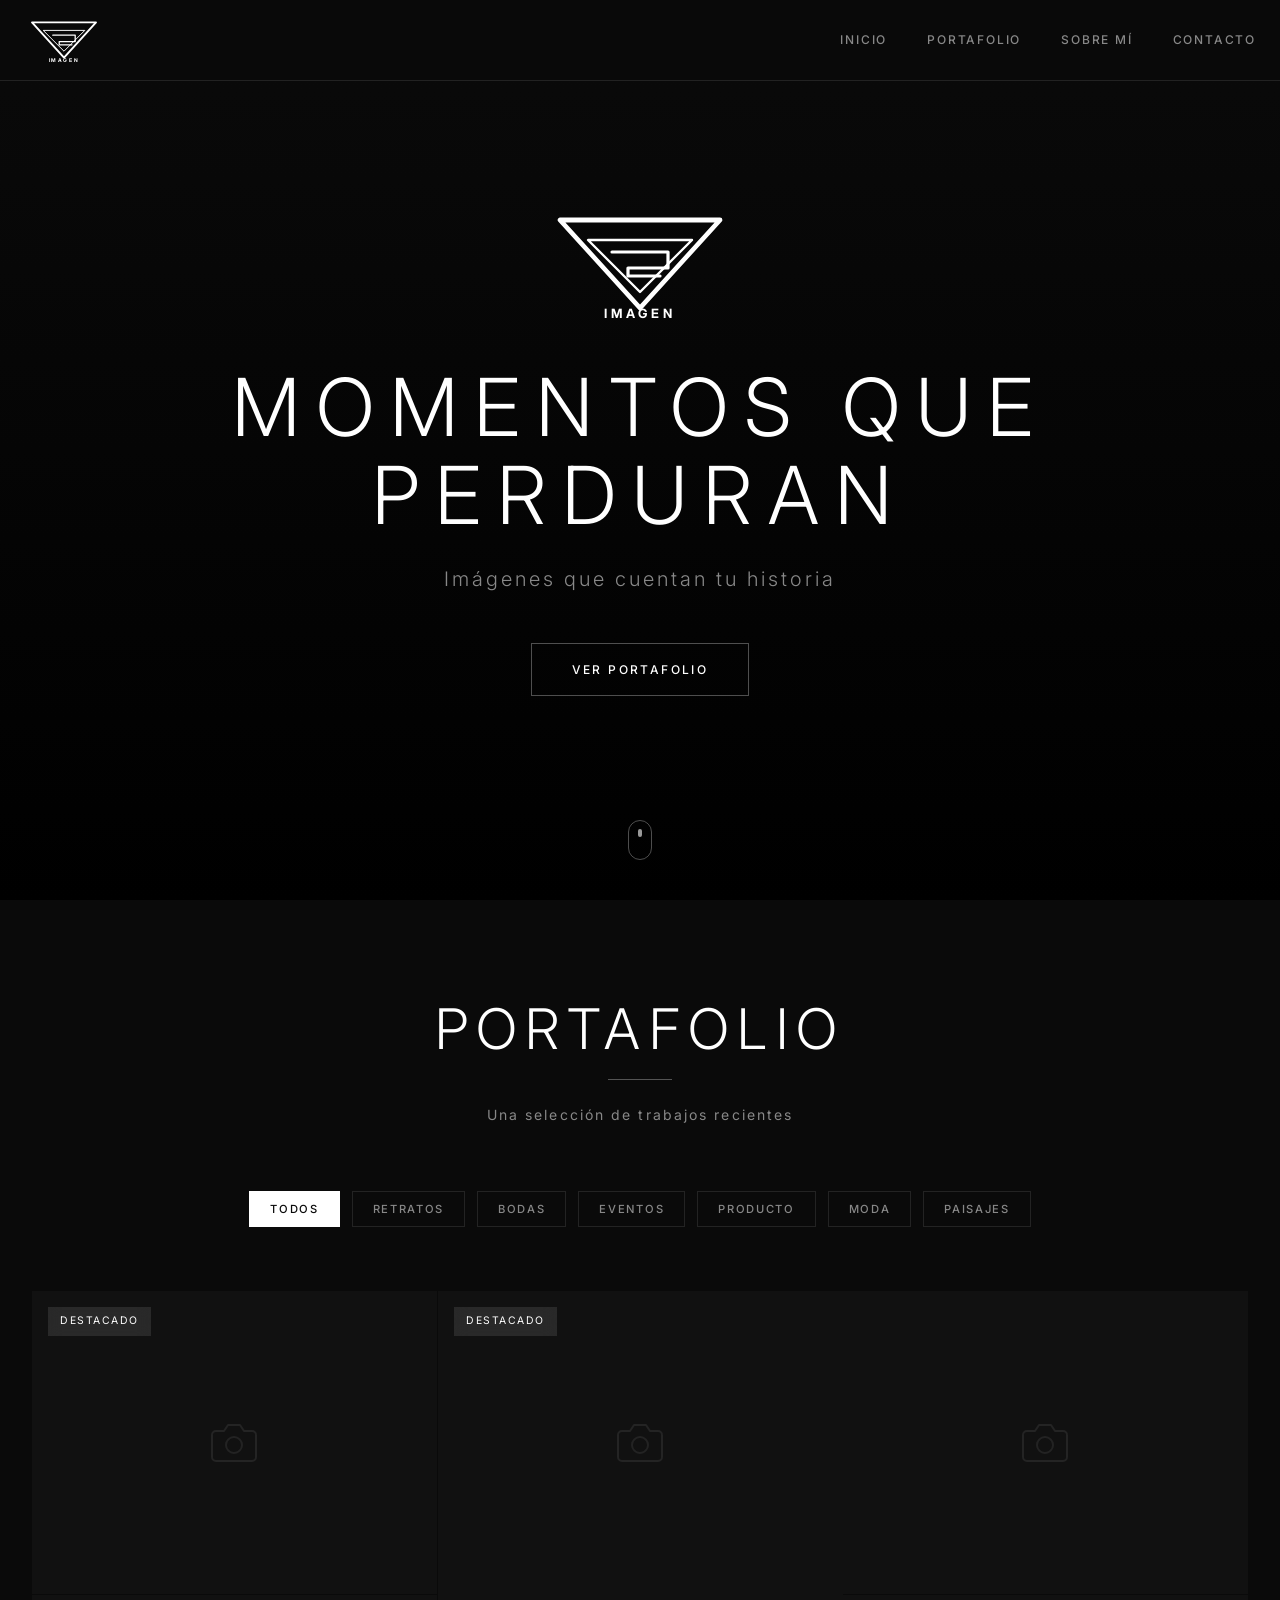
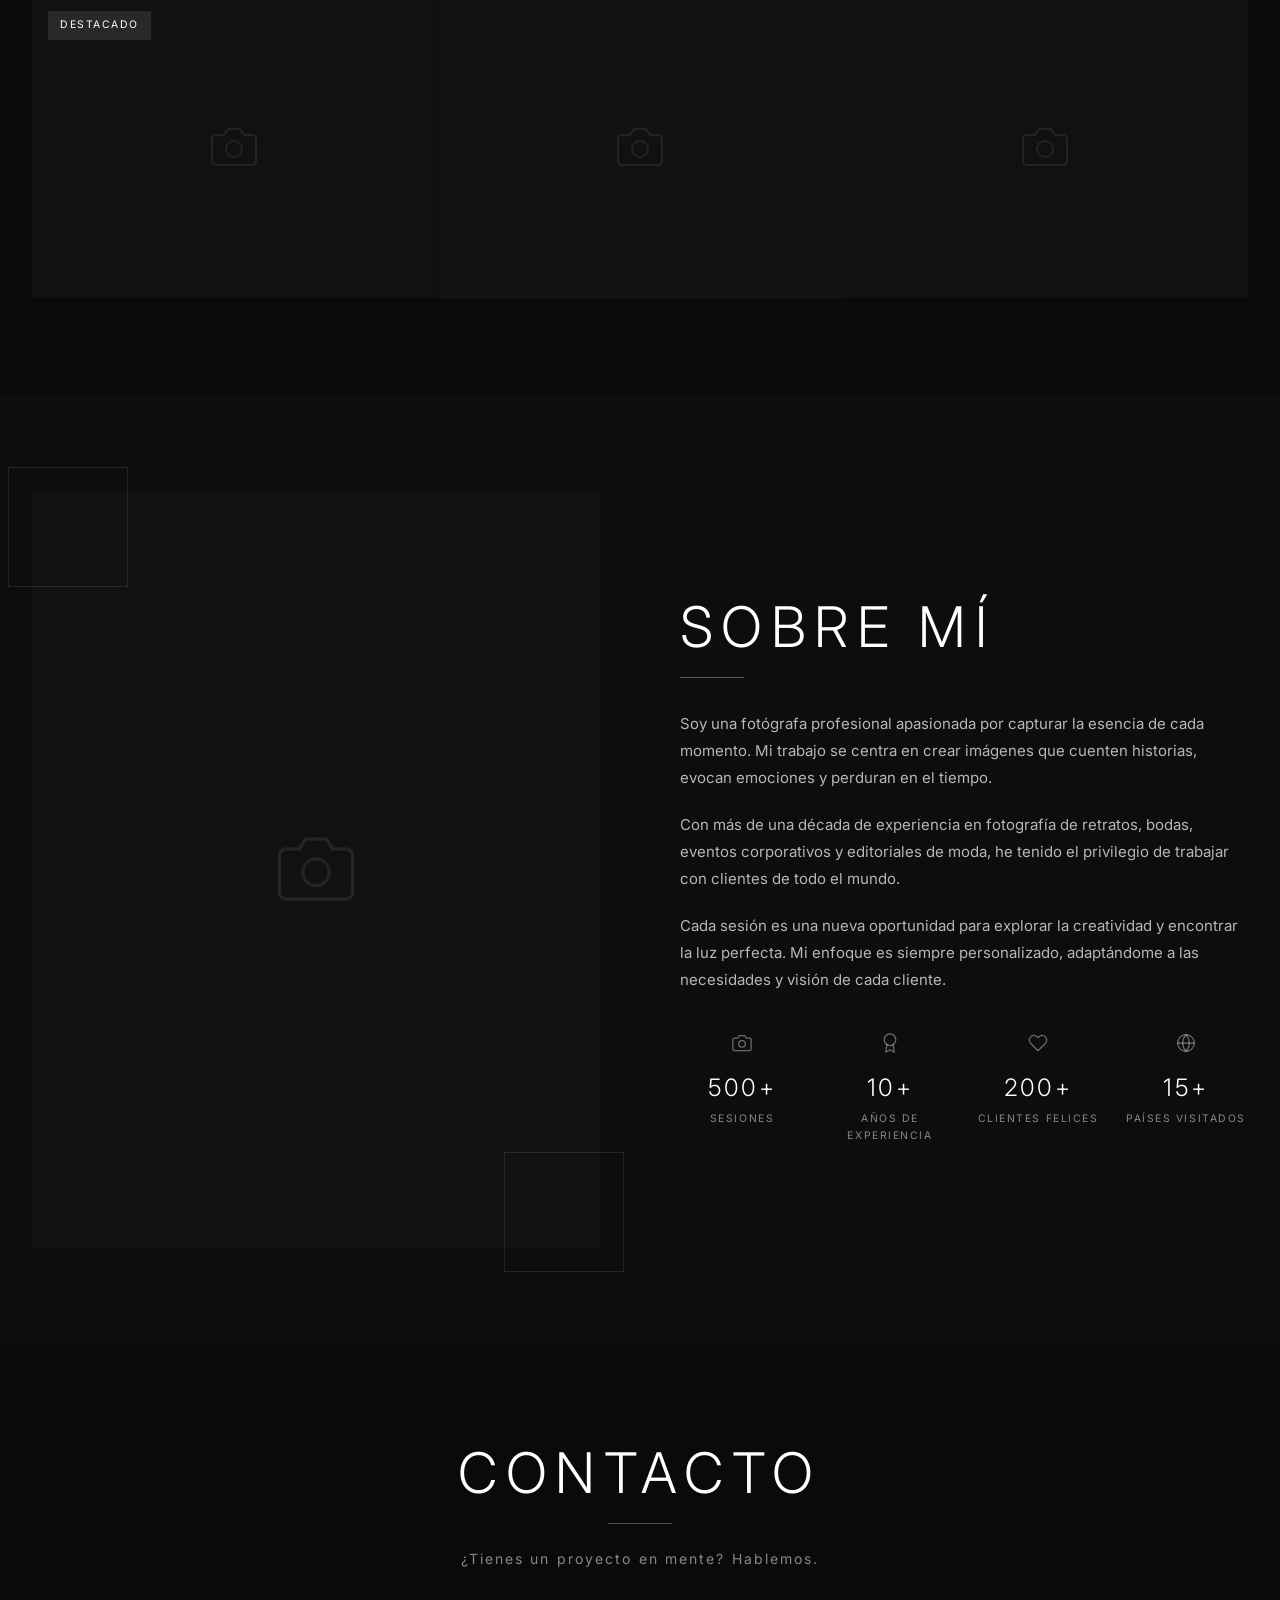
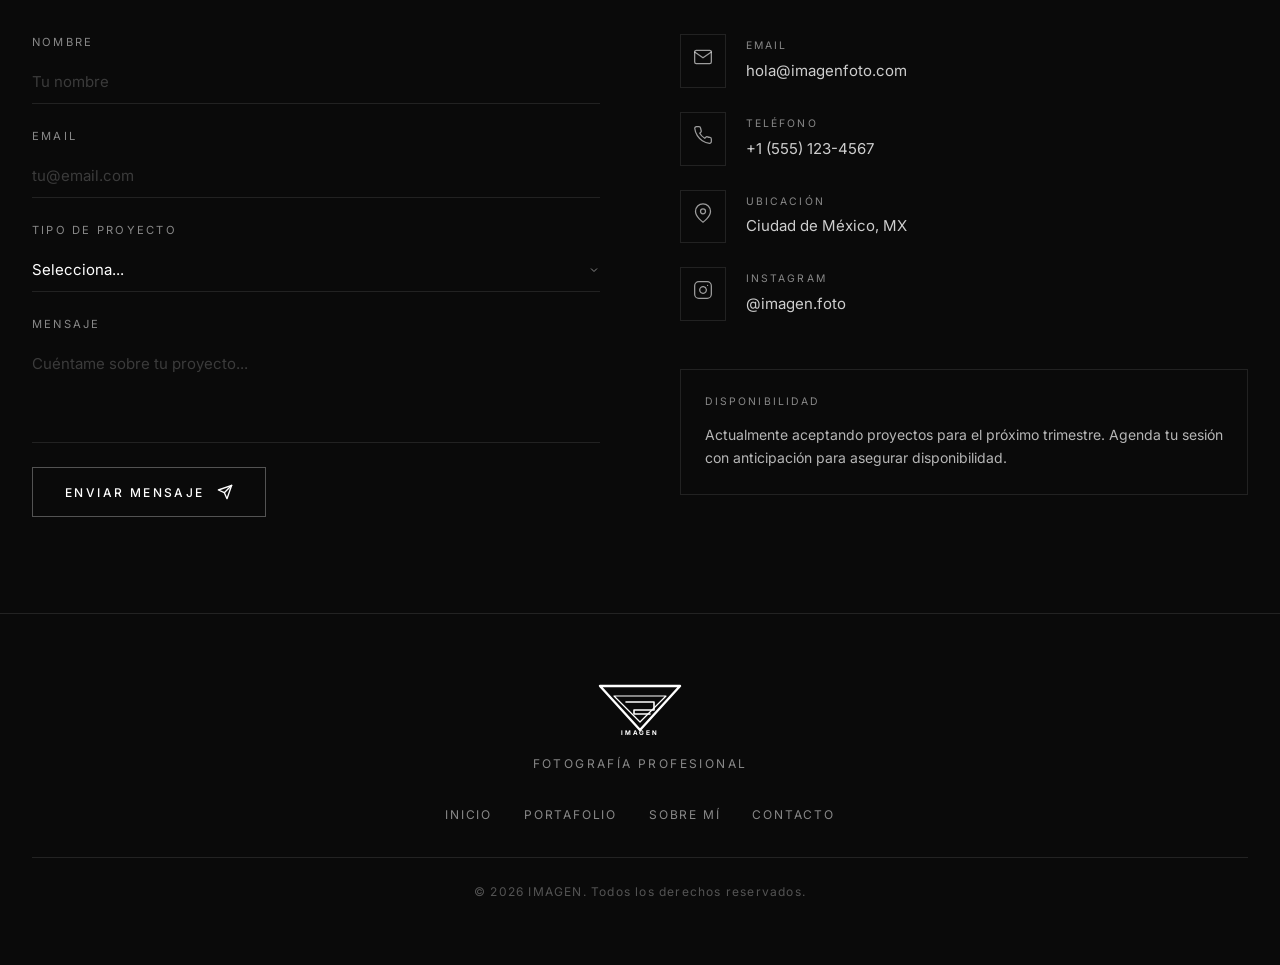
==== commit 99705f36: "Update hero section and project type options" ====
--- a/index.html
+++ b/index.html
@@ -57,8 +57,8 @@
                     <text x="250" y="285" text-anchor="middle" fill="white" font-family="Inter, system-ui, sans-serif" font-size="32" font-weight="700" letter-spacing="0.3em">IMAGEN</text>
                 </svg>
             </div>
-            <h1 class="hero-title">FOTOGRAFÍA</h1>
-            <p class="hero-subtitle">Capturando momentos, emociones y historias</p>
+            <h1 class="hero-title">MOMENTOS QUE PERDURAN</h1>
+            <p class="hero-subtitle">Imágenes que cuentan tu historia</p>
             <a href="#portafolio" class="hero-cta">Ver Portafolio</a>
         </div>
         <div class="scroll-indicator">
@@ -152,12 +152,11 @@
                             <label class="form-label">Tipo de Proyecto</label>
                             <select name="project" class="form-input form-select">
                                 <option value="">Selecciona...</option>
-                                <option value="retrato">Retrato</option>
-                                <option value="boda">Boda</option>
-                                <option value="evento">Evento</option>
-                                <option value="producto">Producto</option>
-                                <option value="moda">Moda</option>
-                                <option value="otro">Otro</option>
+                                <option value="documentales">Documentales</option>
+                                <option value="urbanas">Urbanas</option>
+                                <option value="graduacion">Graduación</option>
+                                <option value="deporte">Deporte</option>
+                                <option value="formacion">Formación</option>
                             </select>
                         </div>
                         <div class="form-group">
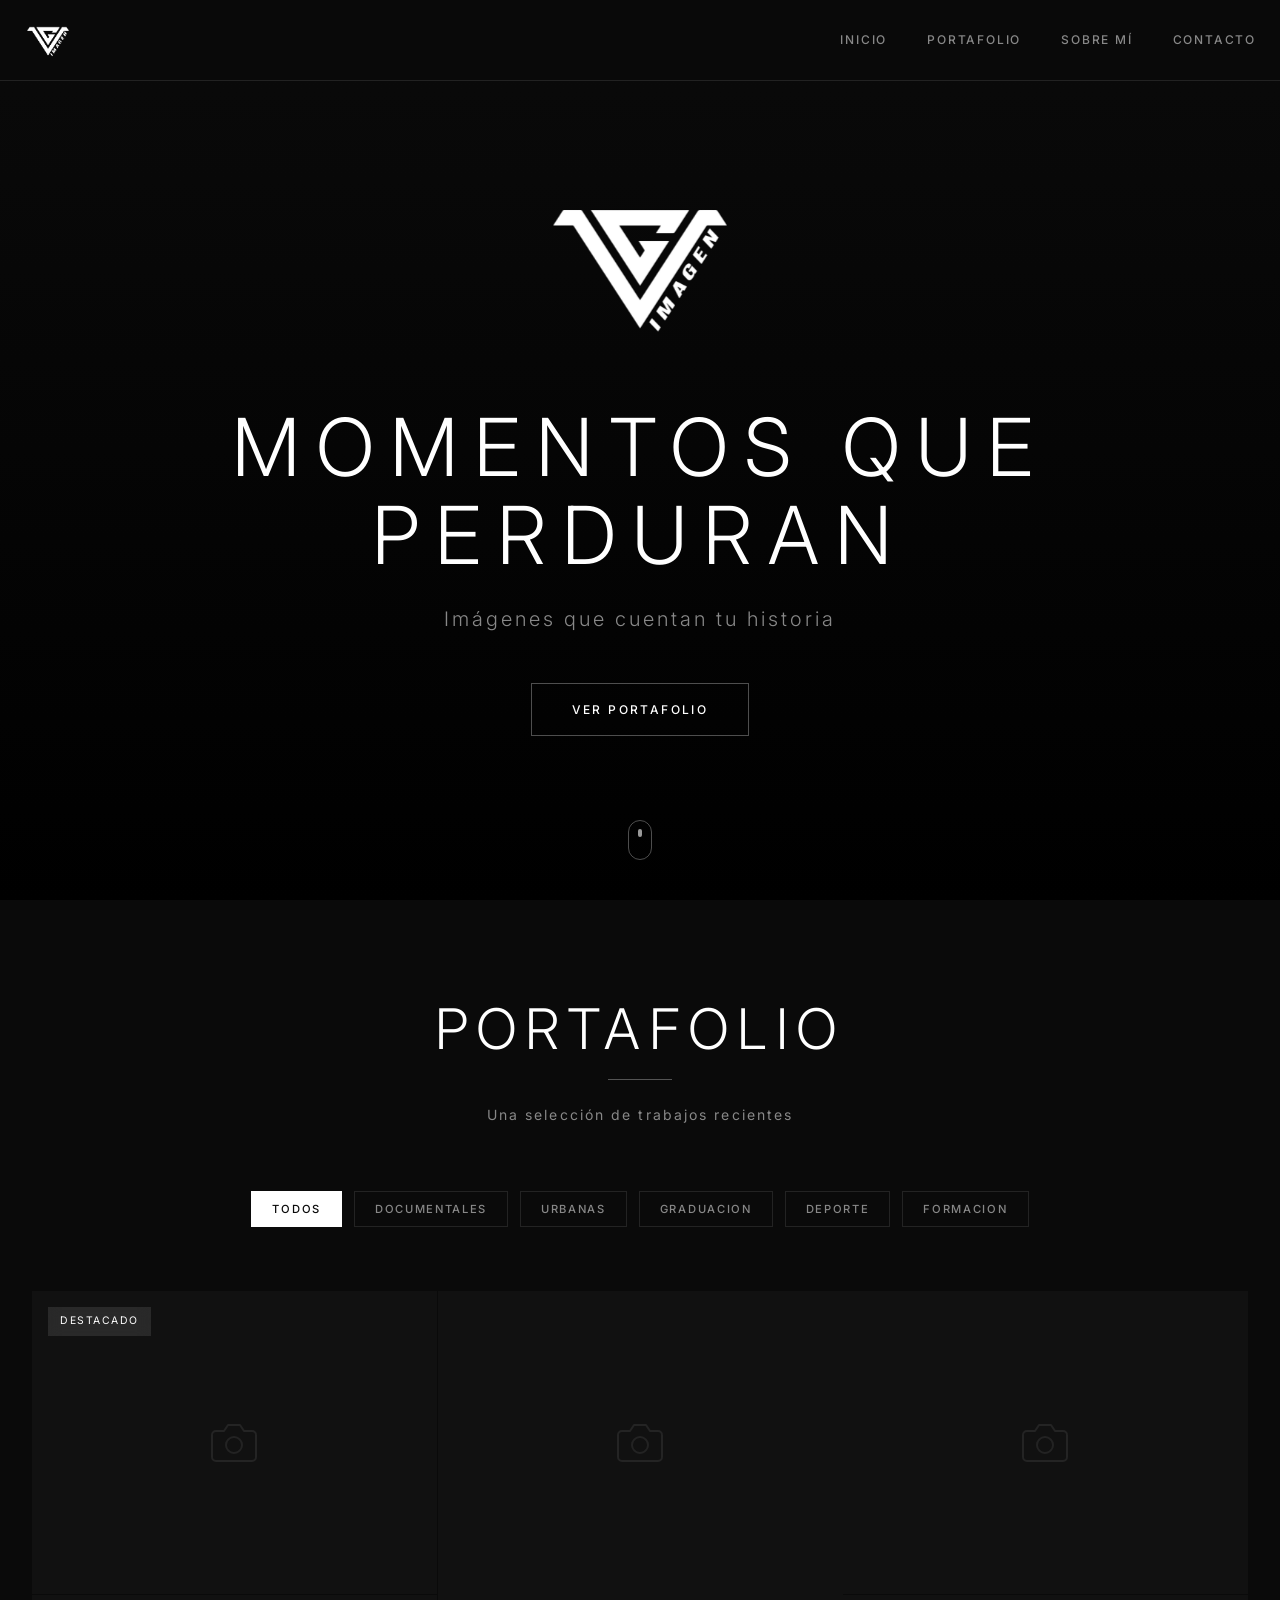
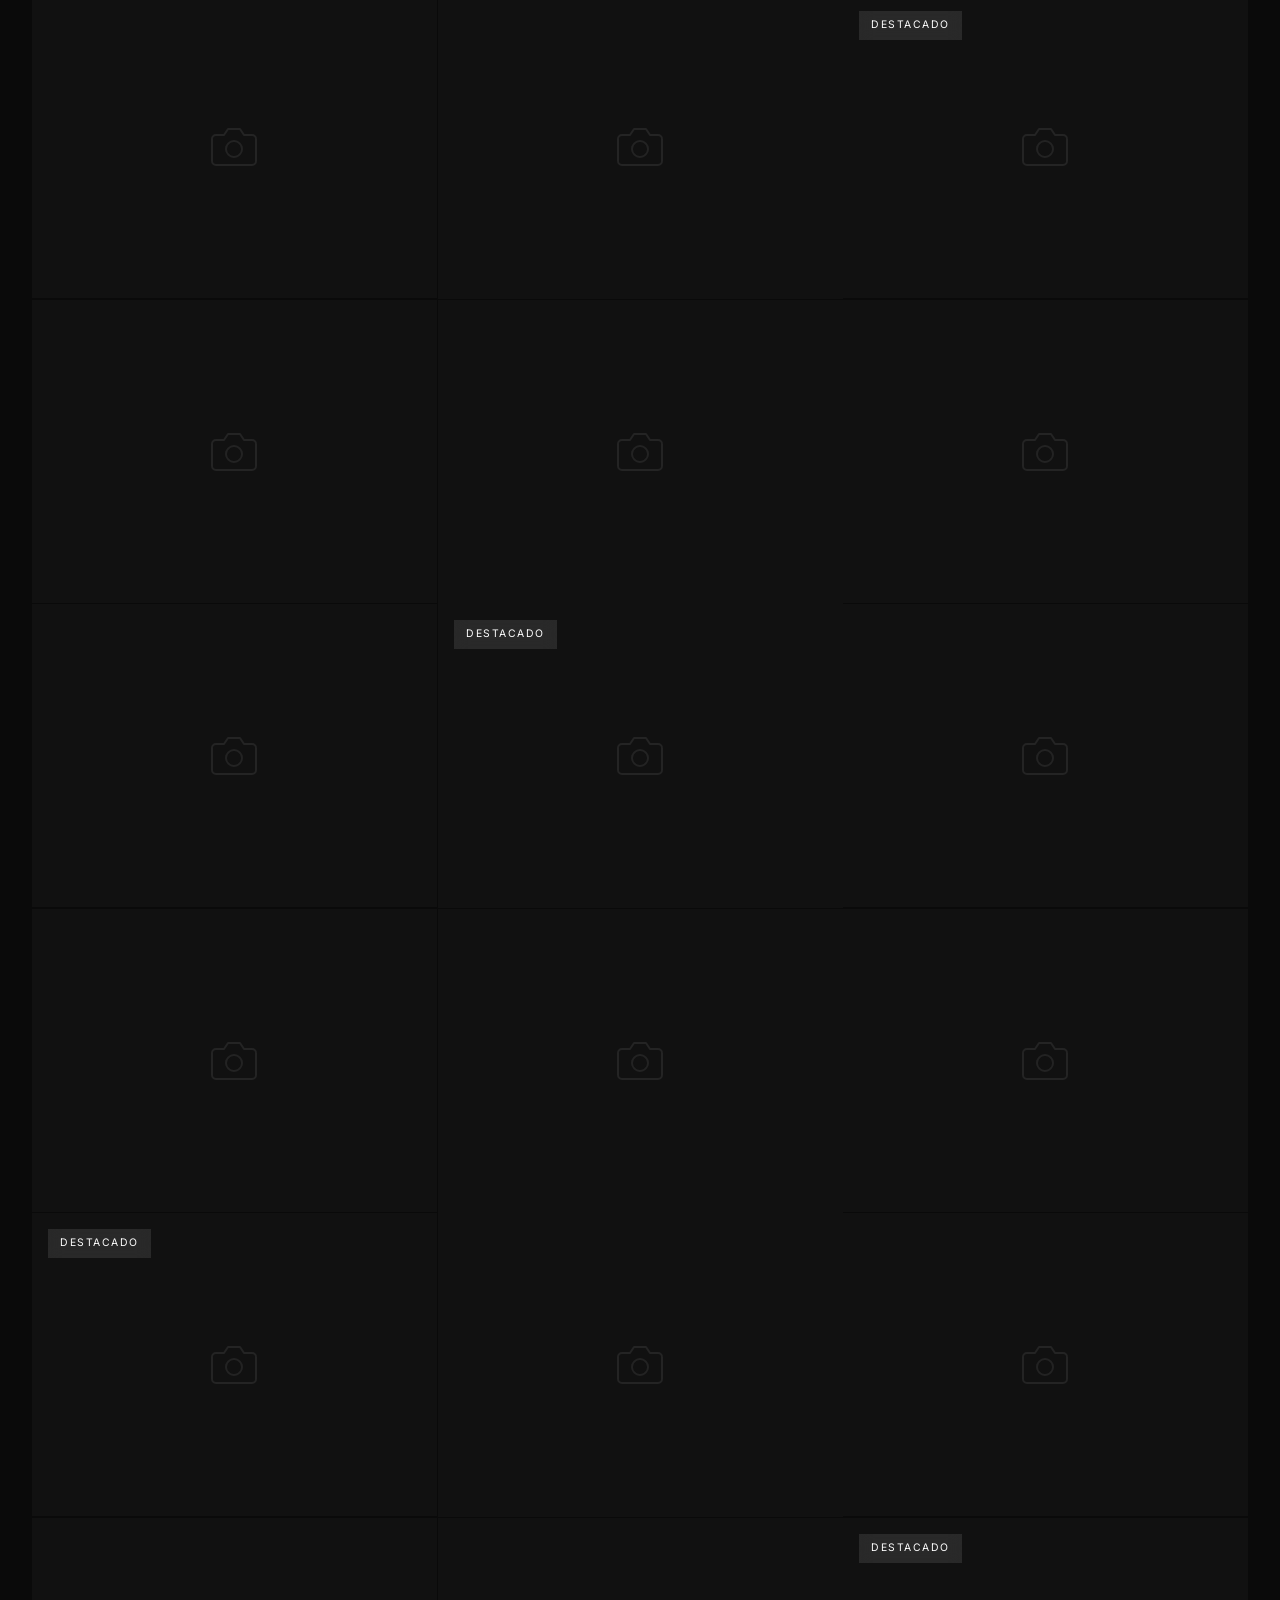
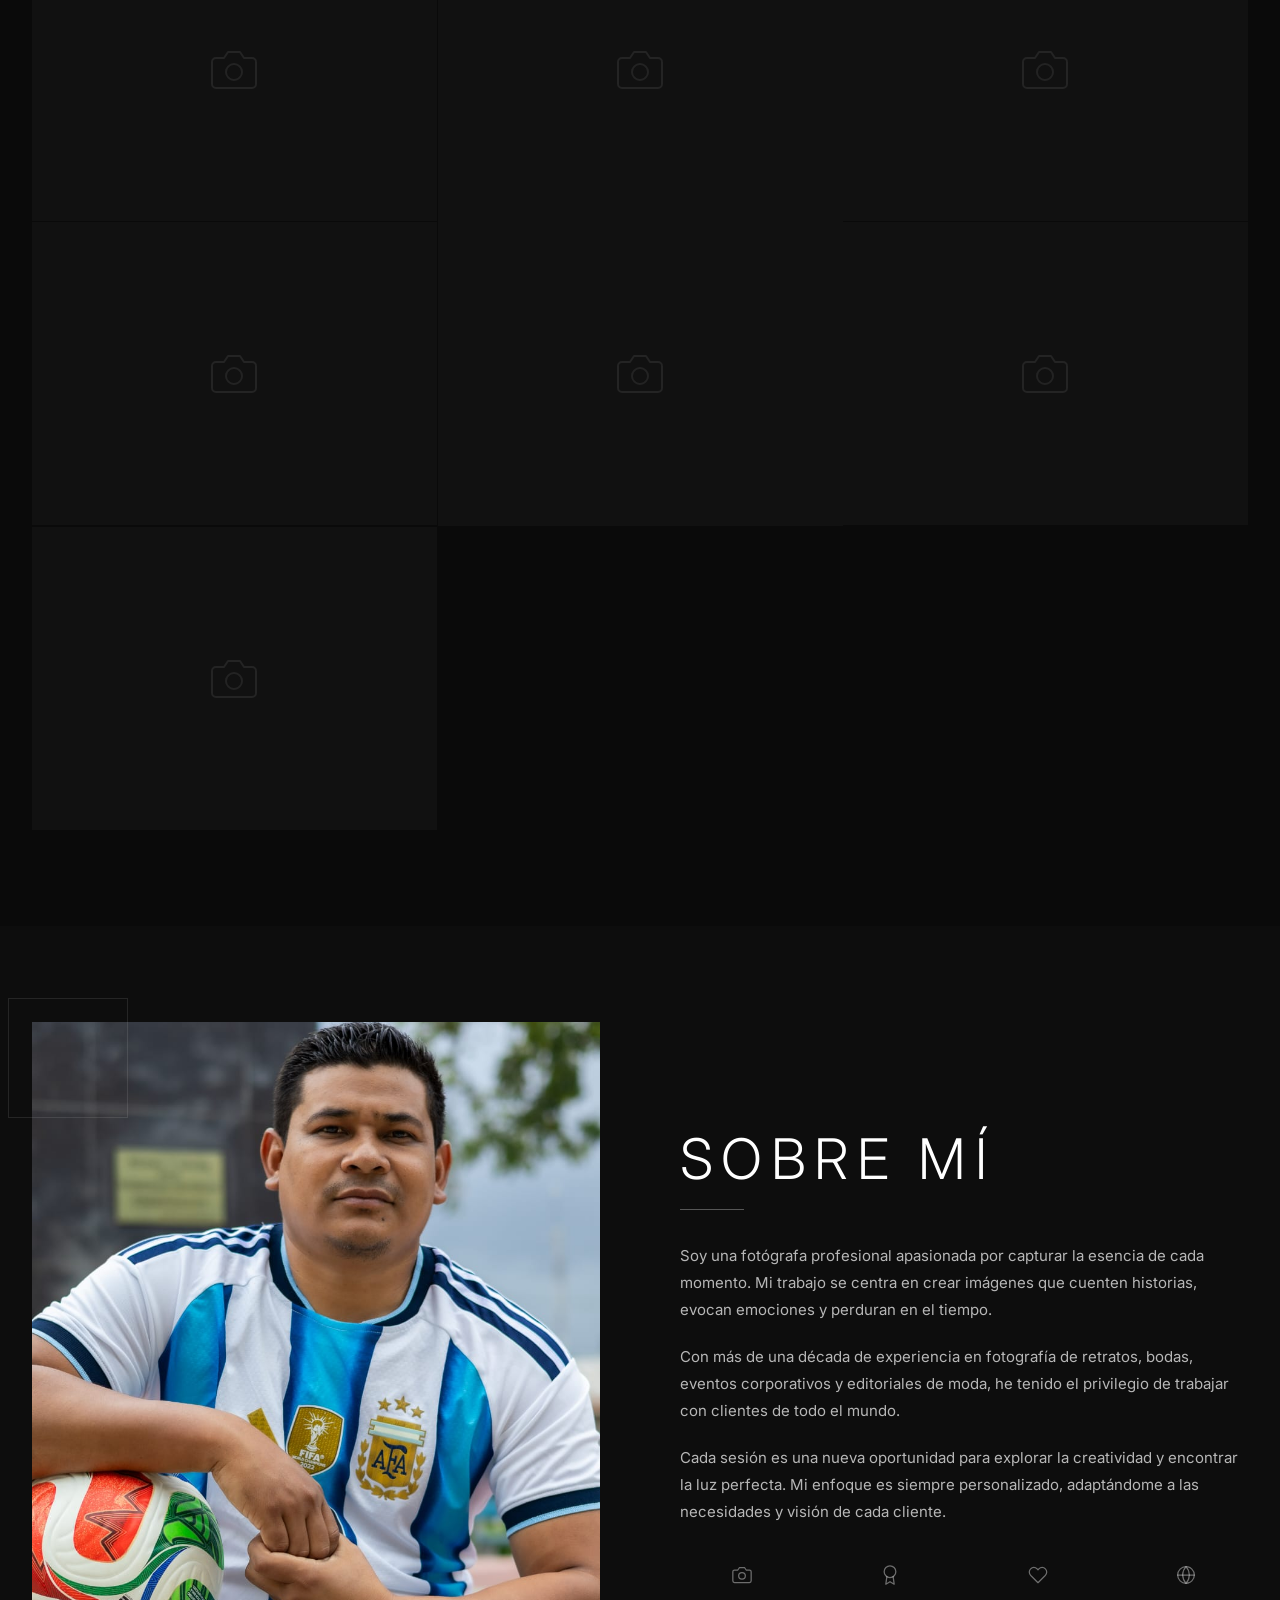
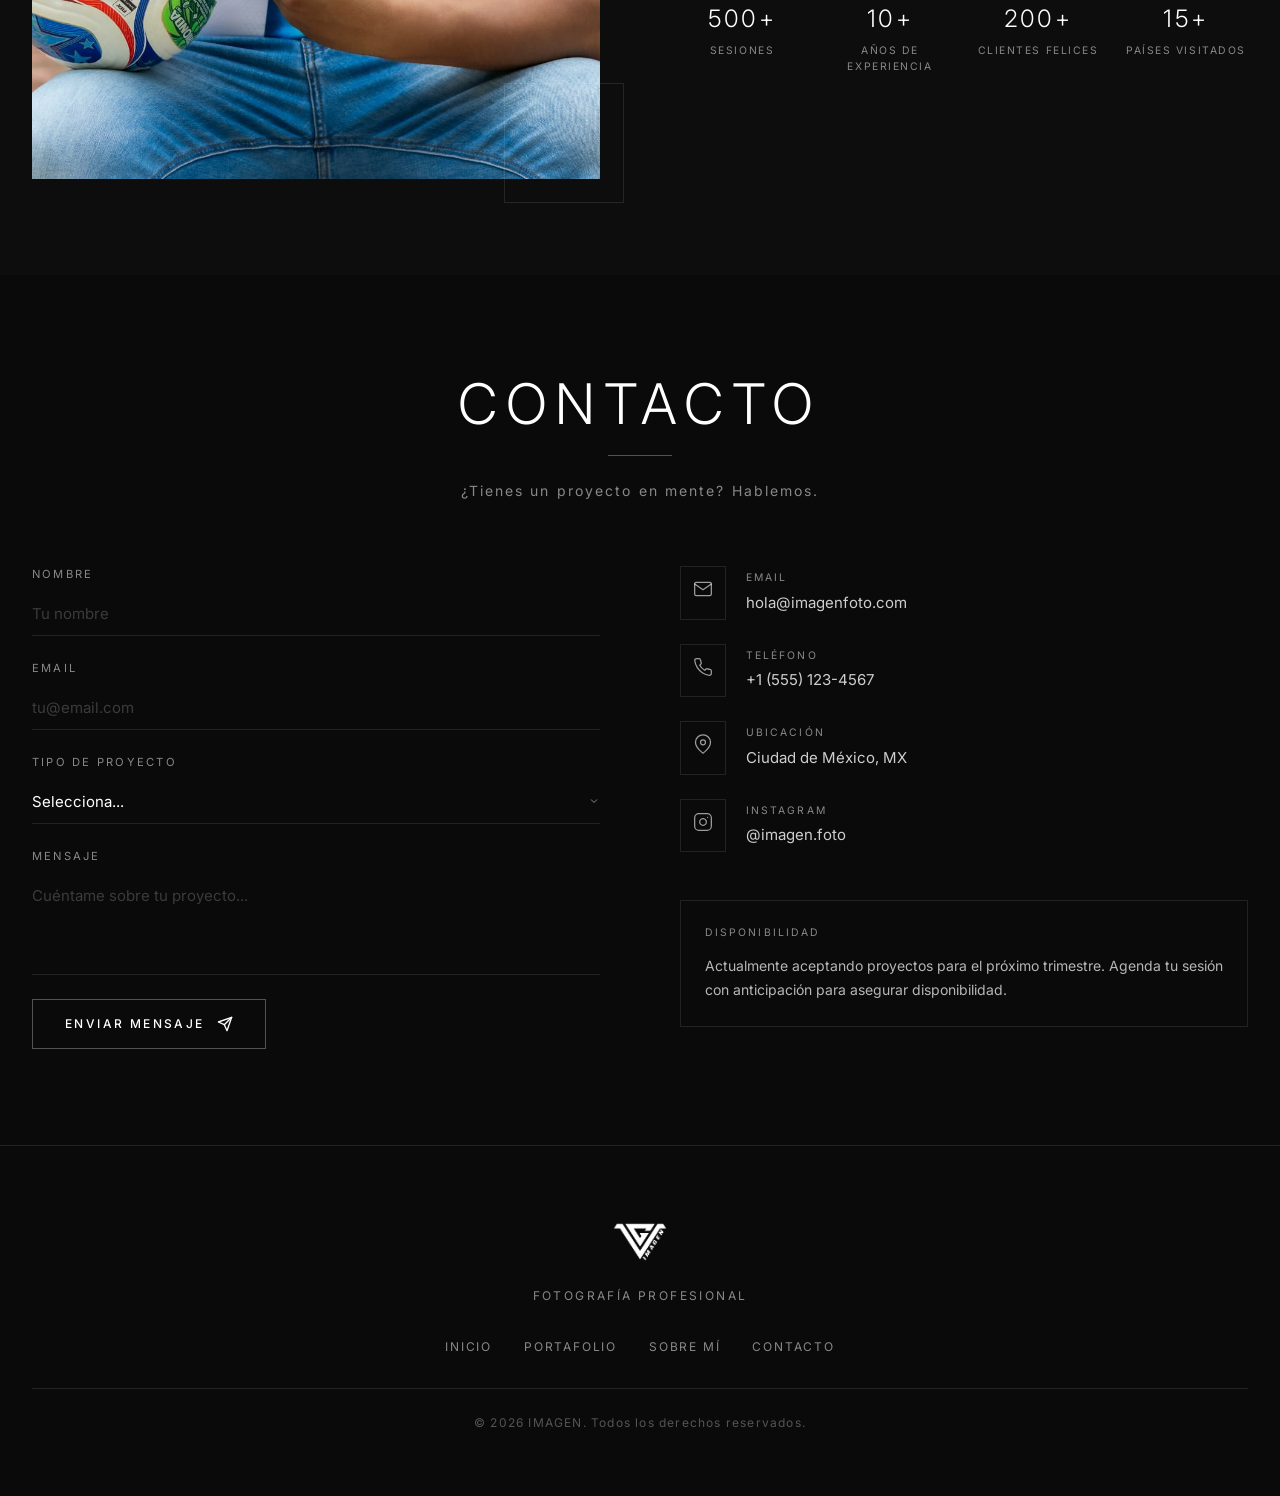
==== commit 4e727471: "Update index.html" ====
--- a/index.html
+++ b/index.html
@@ -15,12 +15,7 @@
     <nav class="navbar" id="navbar">
         <div class="nav-container">
             <a href="#inicio" class="nav-logo">
-                <svg width="80" height="48" viewBox="0 0 500 300" fill="none" xmlns="http://www.w3.org/2000/svg">
-                    <path d="M50 40 L450 40 L250 260 Z" fill="none" stroke="white" stroke-width="12" stroke-linejoin="round"/>
-                    <path d="M120 90 L380 90 L250 220 Z" fill="none" stroke="white" stroke-width="6" stroke-linejoin="round"/>
-                    <path d="M180 120 L320 120 L320 160 L220 160 L220 180 L300 180" fill="none" stroke="white" stroke-width="8" stroke-linecap="round" stroke-linejoin="round"/>
-                    <text x="250" y="285" text-anchor="middle" fill="white" font-family="Inter, system-ui, sans-serif" font-size="32" font-weight="700" letter-spacing="0.3em">IMAGEN</text>
-                </svg>
+                <img src="data/logo.png" alt="IMAGEN" style="height:48px; width:auto;">
             </a>
             <div class="nav-links" id="navLinks">
                 <a href="#inicio" class="nav-link">Inicio</a>
@@ -50,12 +45,7 @@
         <div class="hero-grid"></div>
         <div class="hero-content">
             <div class="hero-logo">
-                <svg width="200" height="120" viewBox="0 0 500 300" fill="none" xmlns="http://www.w3.org/2000/svg">
-                    <path d="M50 40 L450 40 L250 260 Z" fill="none" stroke="white" stroke-width="12" stroke-linejoin="round"/>
-                    <path d="M120 90 L380 90 L250 220 Z" fill="none" stroke="white" stroke-width="6" stroke-linejoin="round"/>
-                    <path d="M180 120 L320 120 L320 160 L220 160 L220 180 L300 180" fill="none" stroke="white" stroke-width="8" stroke-linecap="round" stroke-linejoin="round"/>
-                    <text x="250" y="285" text-anchor="middle" fill="white" font-family="Inter, system-ui, sans-serif" font-size="32" font-weight="700" letter-spacing="0.3em">IMAGEN</text>
-                </svg>
+                <img src="data/logo.png" alt="IMAGEN" style="max-width:200px; height:auto;">
             </div>
             <h1 class="hero-title">MOMENTOS QUE PERDURAN</h1>
             <p class="hero-subtitle">Imágenes que cuentan tu historia</p>
@@ -91,7 +81,7 @@
             <div class="about-grid">
                 <div class="about-image">
                     <div class="about-img-placeholder">
-                        <svg width="80" height="80" viewBox="0 0 24 24" fill="none" stroke="currentColor" stroke-width="1" stroke-linecap="round" stroke-linejoin="round"><path d="M23 19a2 2 0 0 1-2 2H3a2 2 0 0 1-2-2V8a2 2 0 0 1 2-2h4l2-3h6l2 3h4a2 2 0 0 1 2 2z"/><circle cx="12" cy="13" r="4"/></svg>
+                        <img src="data/fotografia.jpg" alt="Fotógrafa profesional" style="width:100%; height:100%; object-fit:cover;">
                     </div>
                     <div class="about-frame about-frame-br"></div>
                     <div class="about-frame about-frame-tl"></div>
@@ -219,12 +209,7 @@
     <footer class="footer">
         <div class="section-container">
             <div class="footer-content">
-                <svg width="100" height="60" viewBox="0 0 500 300" fill="none" xmlns="http://www.w3.org/2000/svg" class="footer-logo">
-                    <path d="M50 40 L450 40 L250 260 Z" fill="none" stroke="white" stroke-width="12" stroke-linejoin="round"/>
-                    <path d="M120 90 L380 90 L250 220 Z" fill="none" stroke="white" stroke-width="6" stroke-linejoin="round"/>
-                    <path d="M180 120 L320 120 L320 160 L220 160 L220 180 L300 180" fill="none" stroke="white" stroke-width="8" stroke-linecap="round" stroke-linejoin="round"/>
-                    <text x="250" y="285" text-anchor="middle" fill="white" font-family="Inter, system-ui, sans-serif" font-size="32" font-weight="700" letter-spacing="0.3em">IMAGEN</text>
-                </svg>
+                <img src="data/logo.png" alt="IMAGEN" style="height:60px; width:auto;" class="footer-logo">
                 <p class="footer-tagline">Fotografía Profesional</p>
                 <div class="footer-links">
                     <a href="#inicio" class="footer-link">Inicio</a>
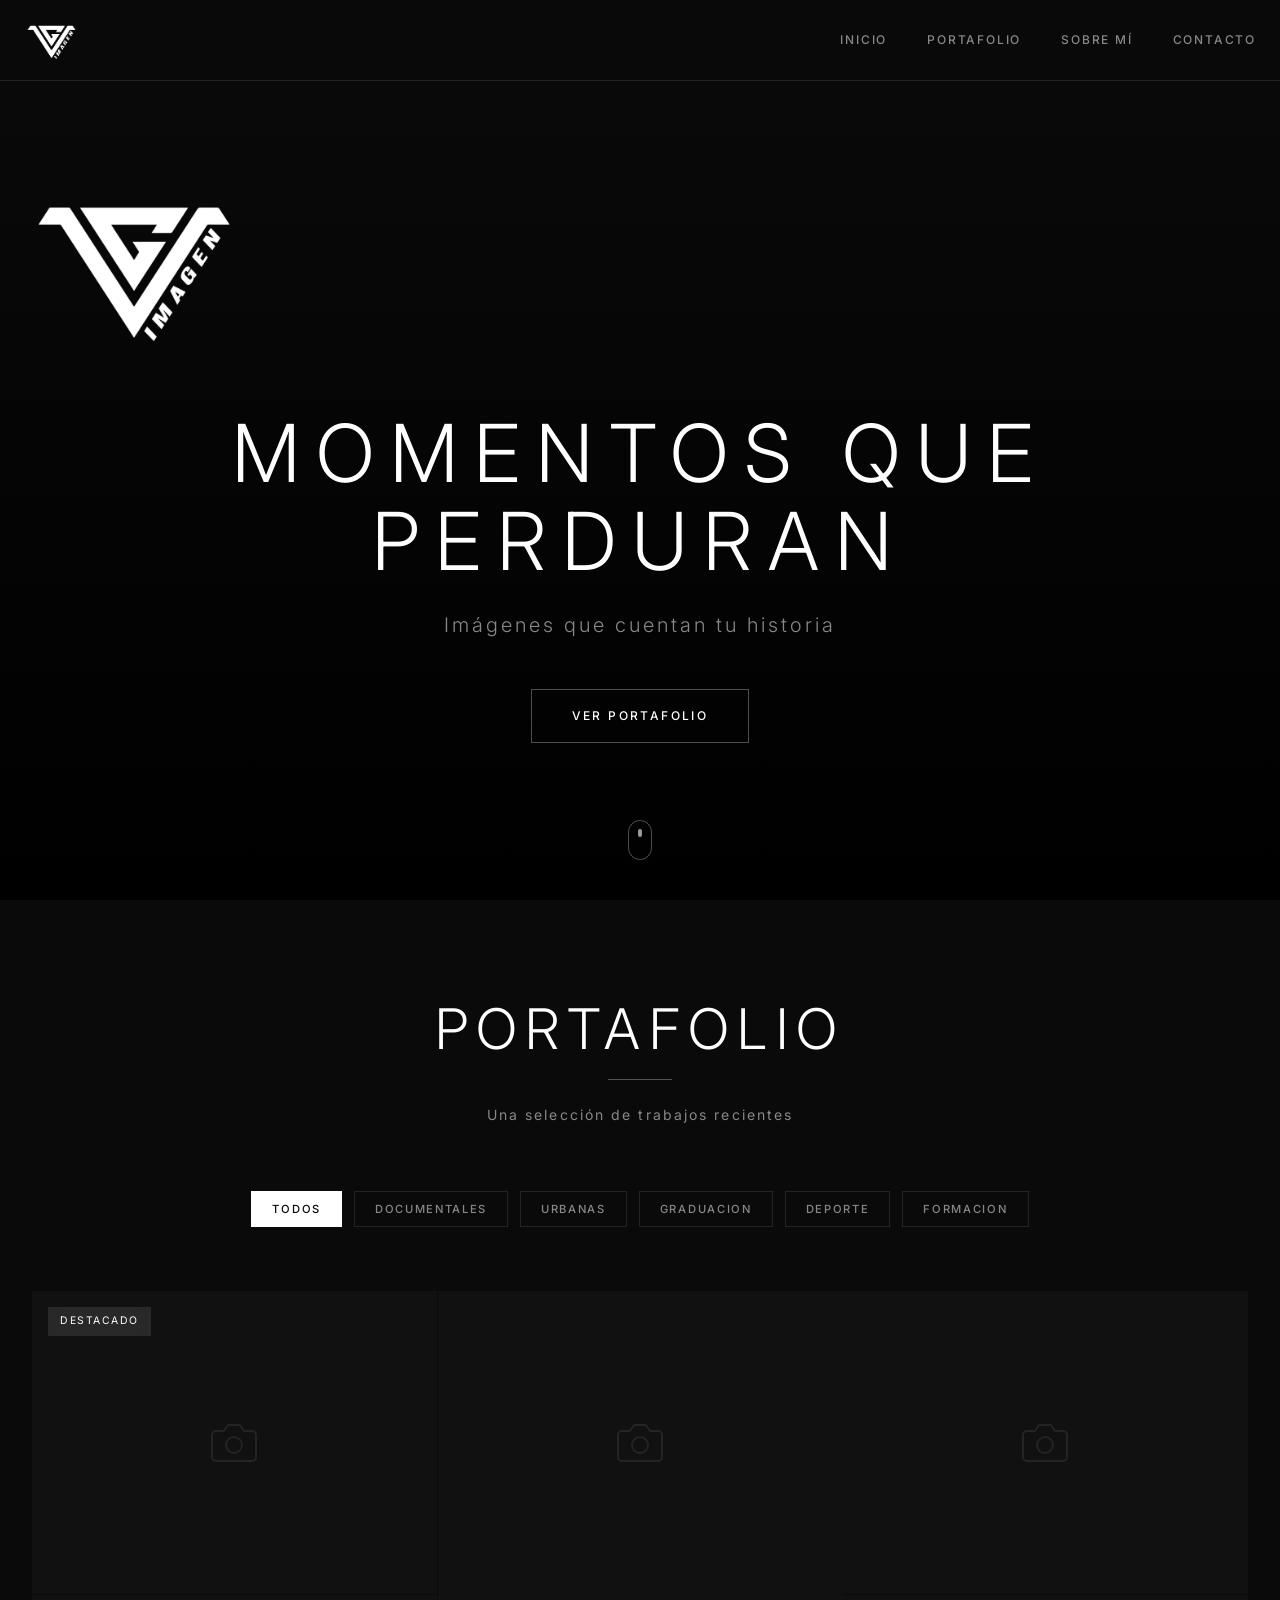
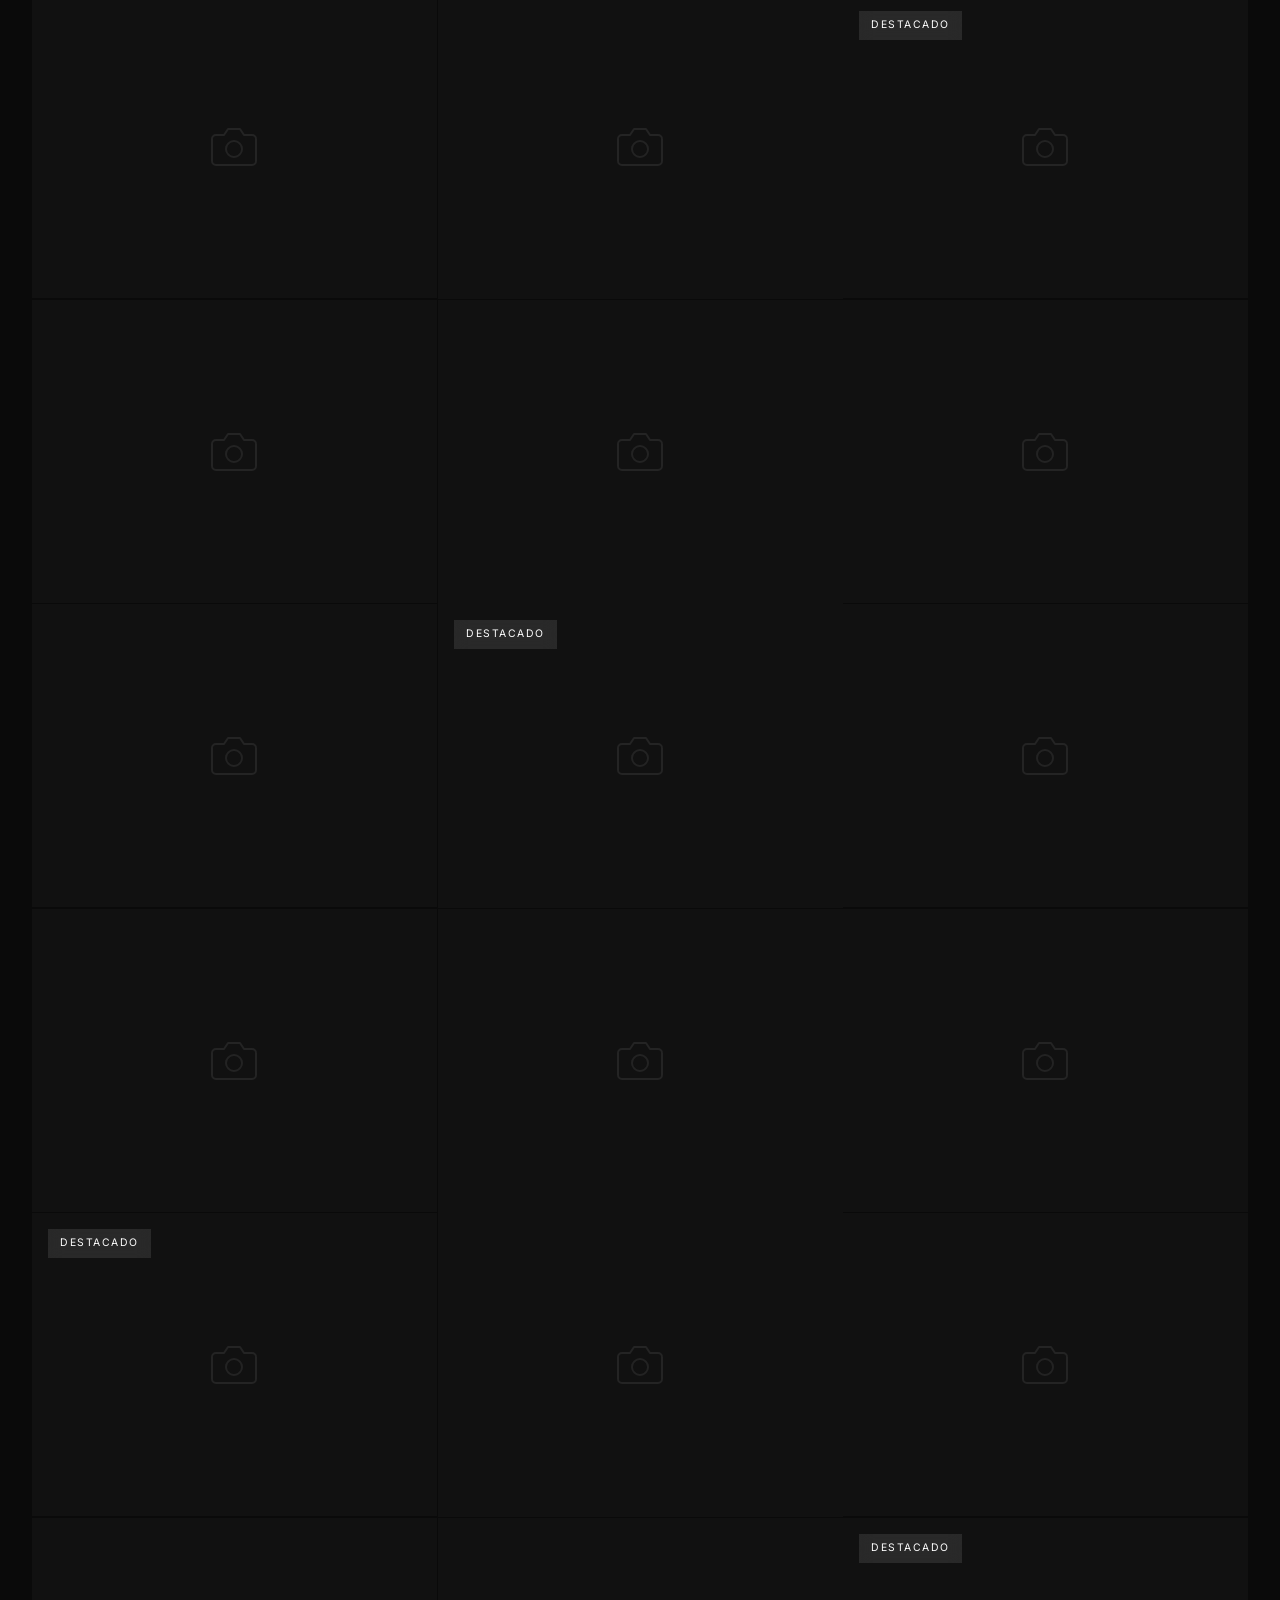
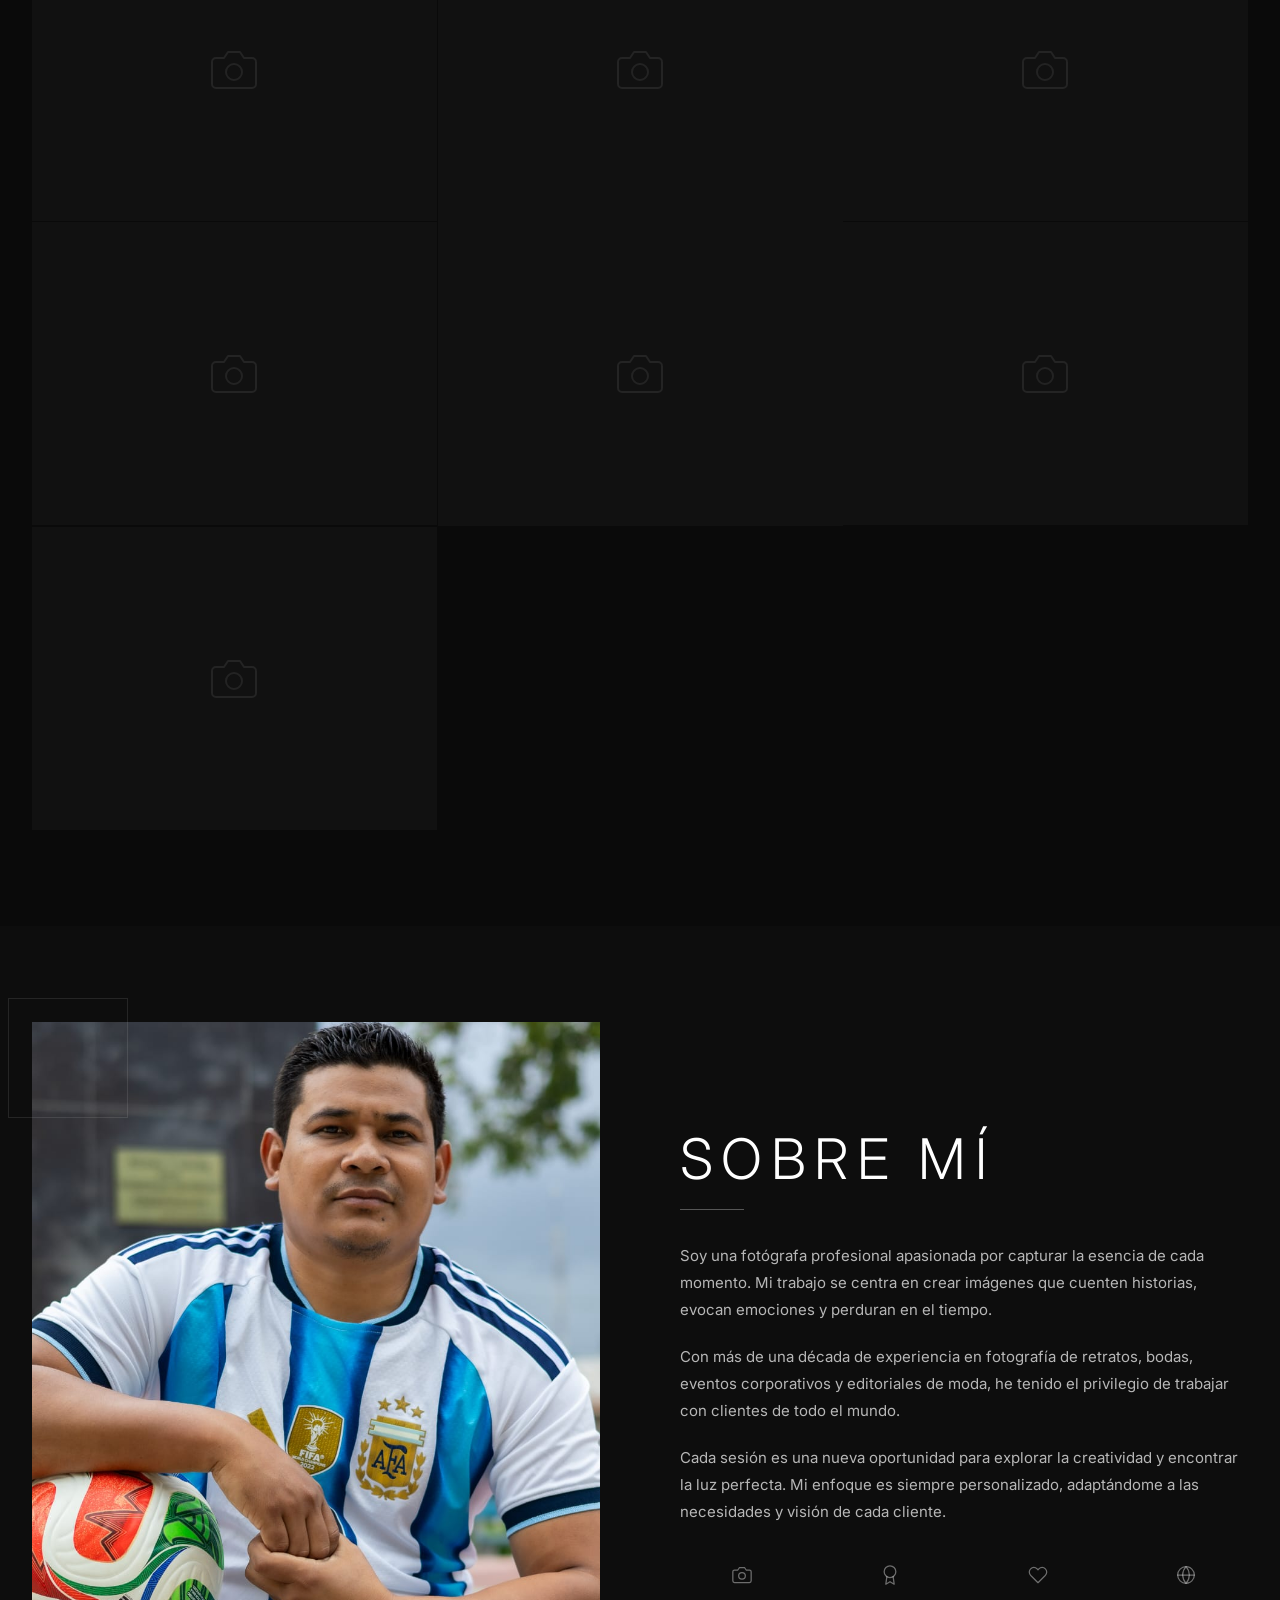
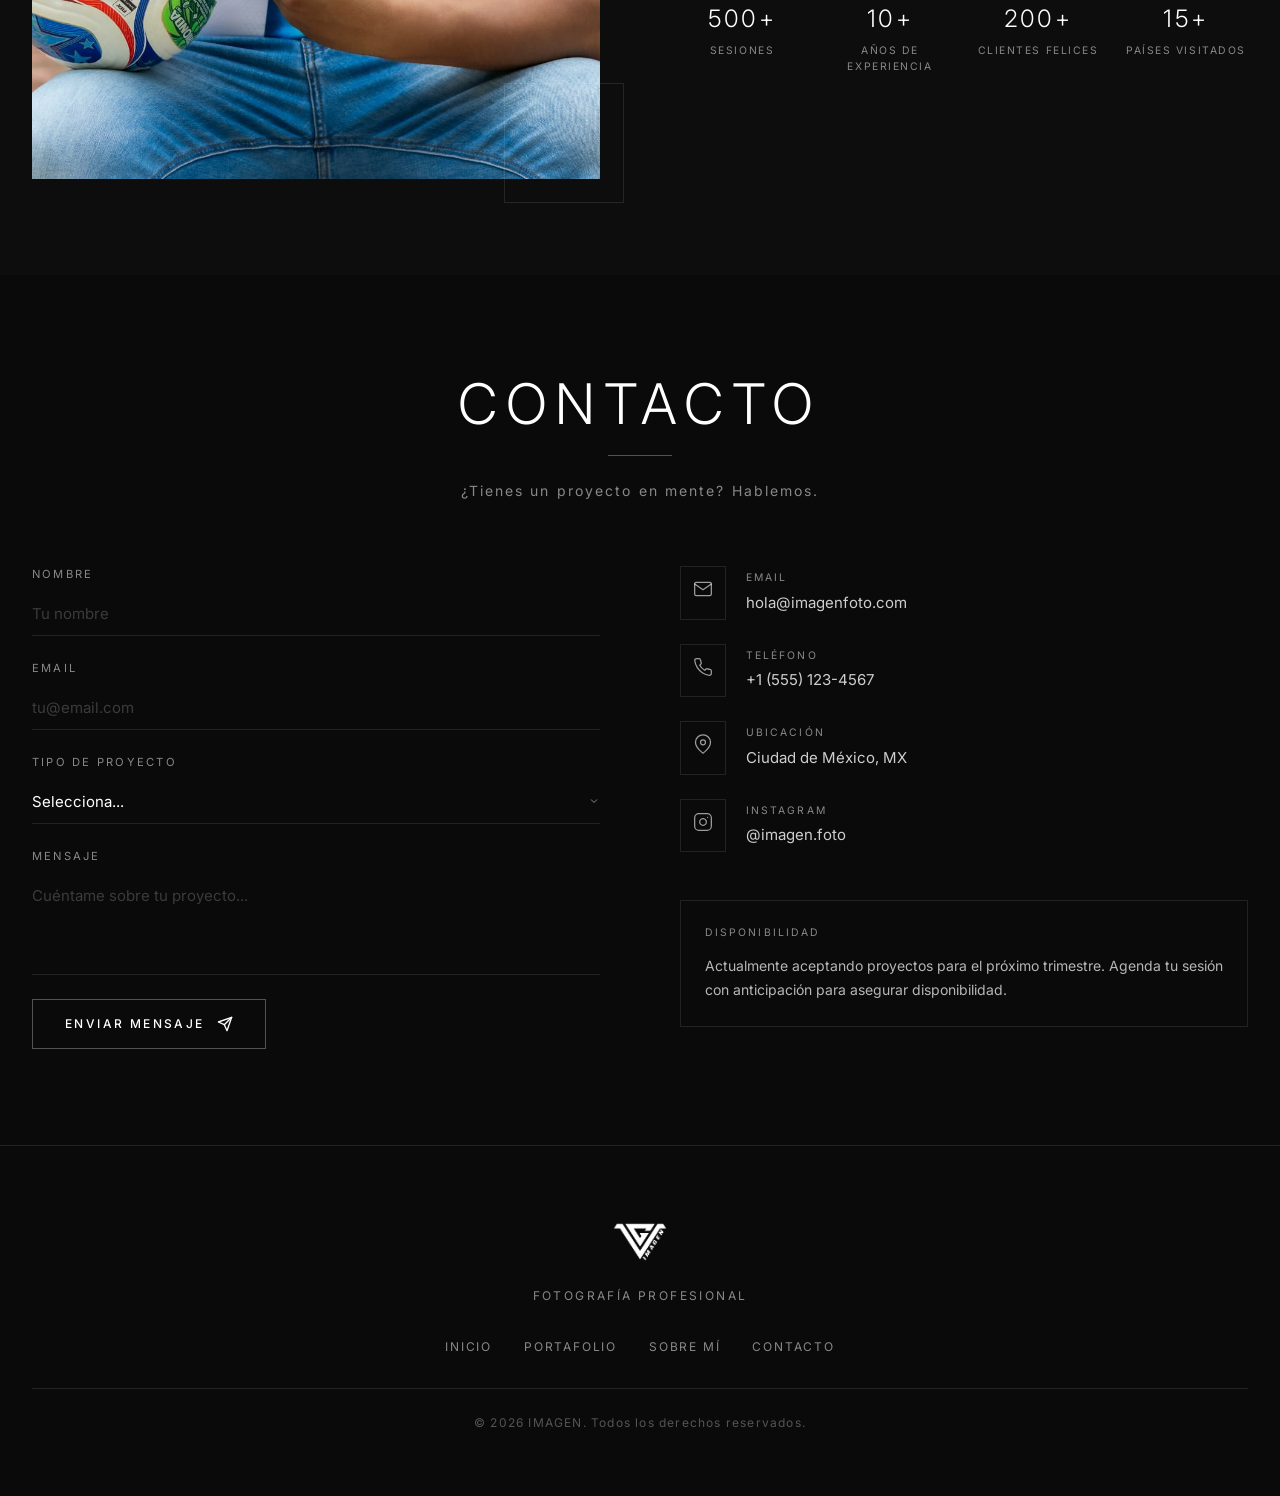
==== commit 17f0e079: "Refactor image elements to use CSS classes Removed inline styles for images in navbar, hero, about s" ====
--- a/index.html
+++ b/index.html
@@ -9,13 +9,52 @@
     <link rel="preconnect" href="https://fonts.gstatic.com" crossorigin>
     <link href="https://fonts.googleapis.com/css2?family=Inter:wght@300;400;500;600;700&display=swap" rel="stylesheet">
     <link rel="stylesheet" href="css/styles.css">
+    <style>
+        /* Ajuste específico para el logo en el navbar */
+        .nav-logo img {
+            max-height: 55px;
+            width: auto;
+            display: block;
+        }
+        .nav-container {
+            height: 80px;
+        }
+        /* Ajuste para el logo en el hero */
+        .hero-logo img {
+            max-width: 220px;
+            height: auto;
+            display: block;
+        }
+        /* Ajuste para el logo en el footer */
+        .footer-logo {
+            max-height: 60px;
+            width: auto;
+            display: block;
+        }
+        /* Ajuste para la foto de "Sobre Mí" */
+        .about-img-placeholder img {
+            width: 100%;
+            height: 100%;
+            object-fit: cover;
+            display: block;
+        }
+        /* Ajuste para que el navbar no corte el logo en móviles */
+        @media (max-width: 480px) {
+            .nav-logo img {
+                max-height: 40px;
+            }
+            .hero-logo img {
+                max-width: 150px;
+            }
+        }
+    </style>
 </head>
 <body>
     <!-- Navigation -->
     <nav class="navbar" id="navbar">
         <div class="nav-container">
             <a href="#inicio" class="nav-logo">
-                <img src="data/logo.png" alt="IMAGEN" style="height:48px; width:auto;">
+                <img src="data/logo.png" alt="IMAGEN">
             </a>
             <div class="nav-links" id="navLinks">
                 <a href="#inicio" class="nav-link">Inicio</a>
@@ -45,7 +84,7 @@
         <div class="hero-grid"></div>
         <div class="hero-content">
             <div class="hero-logo">
-                <img src="data/logo.png" alt="IMAGEN" style="max-width:200px; height:auto;">
+                <img src="data/logo.png" alt="IMAGEN">
             </div>
             <h1 class="hero-title">MOMENTOS QUE PERDURAN</h1>
             <p class="hero-subtitle">Imágenes que cuentan tu historia</p>
@@ -81,7 +120,7 @@
             <div class="about-grid">
                 <div class="about-image">
                     <div class="about-img-placeholder">
-                        <img src="data/fotografia.jpg" alt="Fotógrafa profesional" style="width:100%; height:100%; object-fit:cover;">
+                        <img src="data/fotografia.jpg" alt="Fotógrafa profesional">
                     </div>
                     <div class="about-frame about-frame-br"></div>
                     <div class="about-frame about-frame-tl"></div>
@@ -209,7 +248,7 @@
     <footer class="footer">
         <div class="section-container">
             <div class="footer-content">
-                <img src="data/logo.png" alt="IMAGEN" style="height:60px; width:auto;" class="footer-logo">
+                <img src="data/logo.png" alt="IMAGEN" class="footer-logo">
                 <p class="footer-tagline">Fotografía Profesional</p>
                 <div class="footer-links">
                     <a href="#inicio" class="footer-link">Inicio</a>
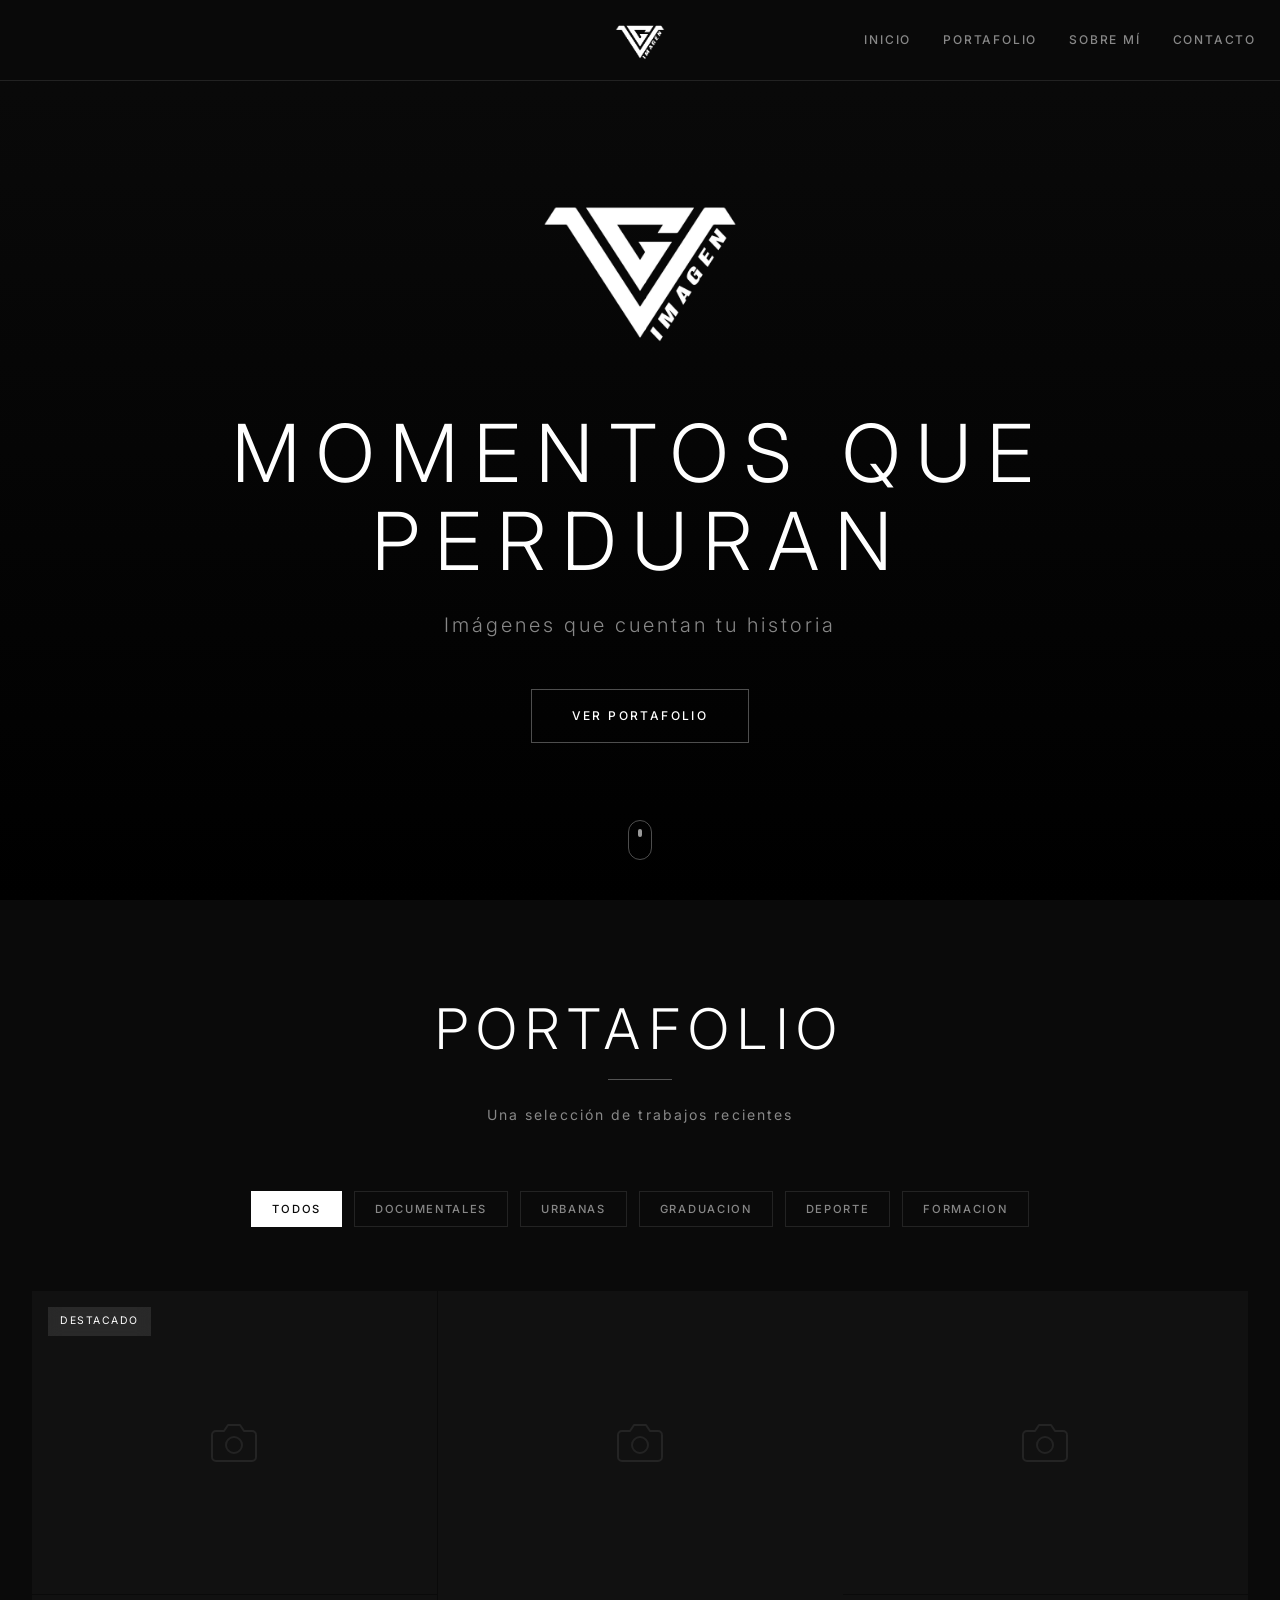
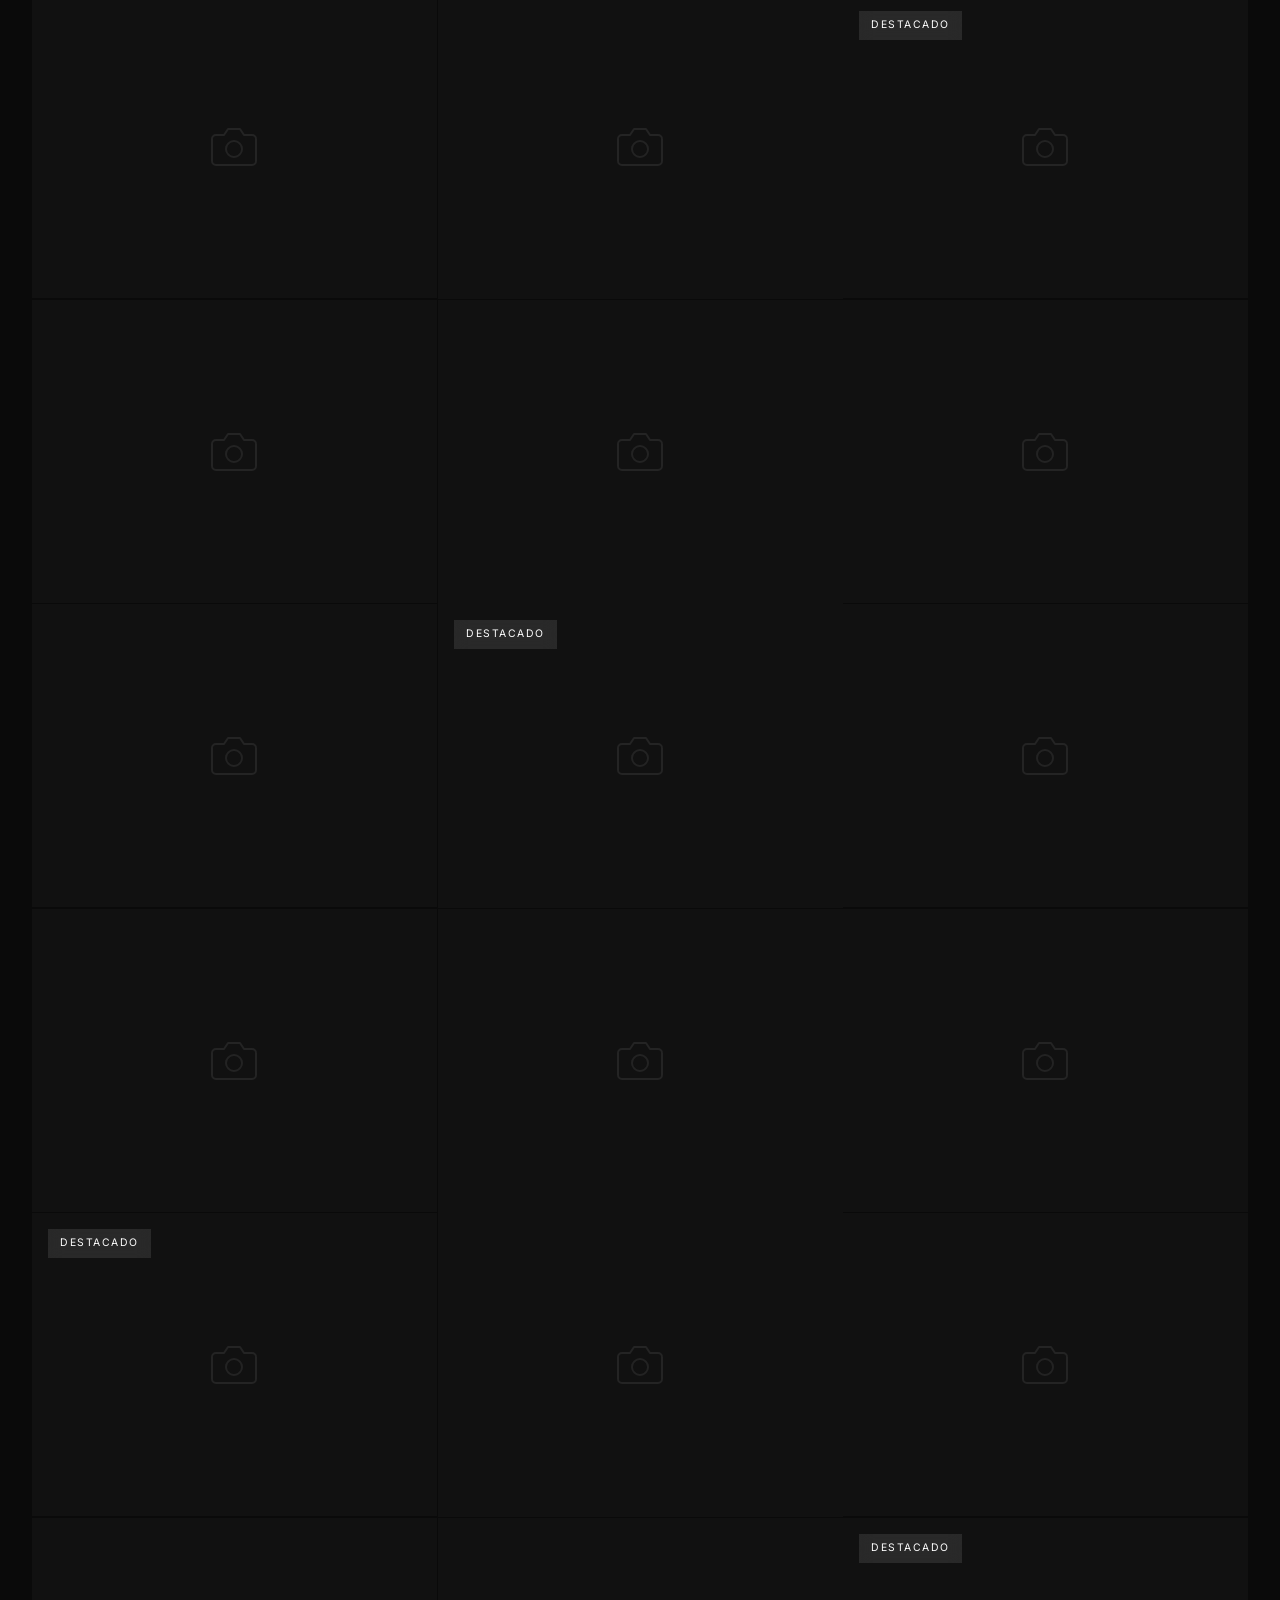
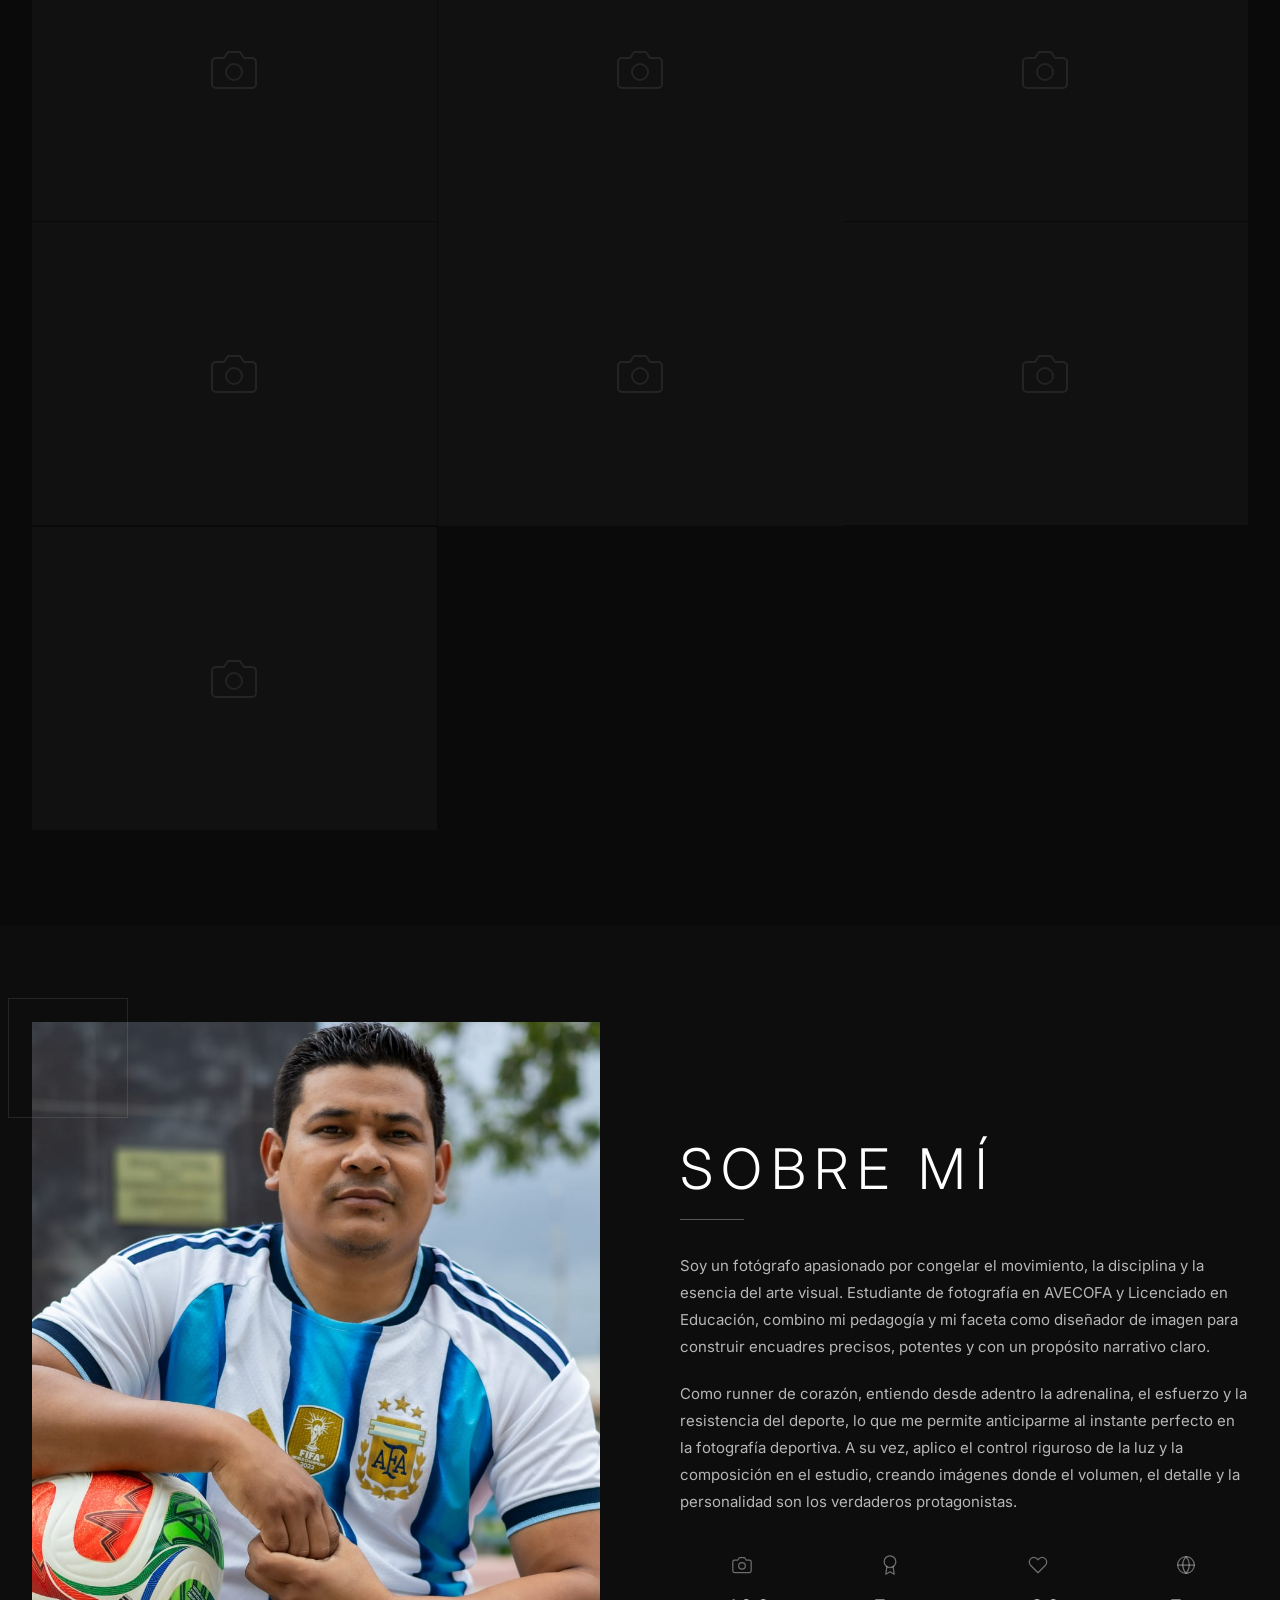
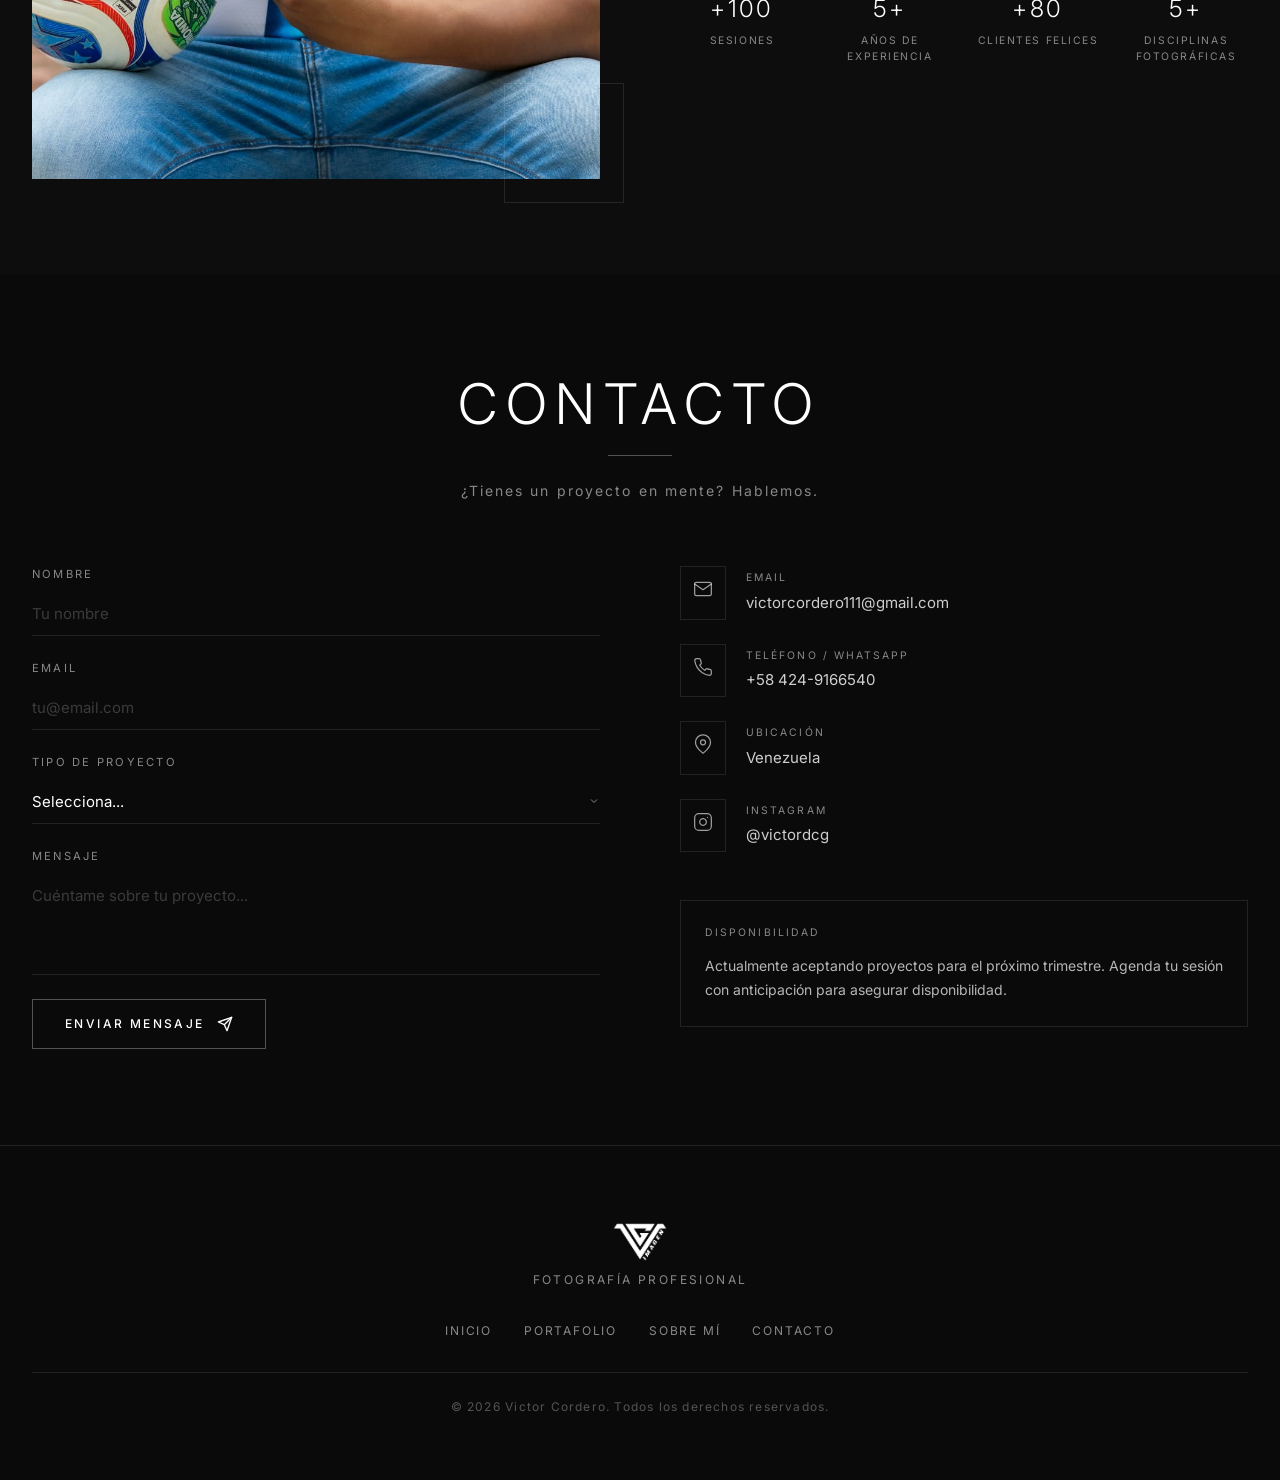
==== commit 25424d20: "Revise branding and contact information in index.html Updated the title and description meta tags to" ====
--- a/index.html
+++ b/index.html
@@ -3,34 +3,61 @@
 <head>
     <meta charset="UTF-8">
     <meta name="viewport" content="width=device-width, initial-scale=1.0">
-    <title>IMAGEN | Fotografía Profesional</title>
-    <meta name="description" content="Portafolio de fotografía profesional. Capturando momentos, emociones y historias a través del lente.">
+    <title>Victor Cordero | Fotografía Profesional</title>
+    <meta name="description" content="Portafolio de fotografía profesional. Capturando movimiento, disciplina y esencia visual.">
     <link rel="preconnect" href="https://fonts.googleapis.com">
     <link rel="preconnect" href="https://fonts.gstatic.com" crossorigin>
     <link href="https://fonts.googleapis.com/css2?family=Inter:wght@300;400;500;600;700&display=swap" rel="stylesheet">
     <link rel="stylesheet" href="css/styles.css">
     <style>
-        /* Ajuste específico para el logo en el navbar */
+        /* Ajustes específicos para el logo centrado */
+        .nav-container {
+            display: flex;
+            align-items: center;
+            justify-content: center;
+            height: 80px;
+            position: relative;
+        }
+        .nav-logo {
+            position: absolute;
+            left: 50%;
+            transform: translateX(-50%);
+            display: flex;
+            align-items: center;
+            justify-content: center;
+        }
         .nav-logo img {
             max-height: 55px;
             width: auto;
             display: block;
         }
-        .nav-container {
-            height: 80px;
-        }
+        .nav-links {
+            position: absolute;
+            right: 24px;
+            display: flex;
+            gap: 32px;
+        }
+        .nav-toggle {
+            position: absolute;
+            right: 16px;
+        }
+
         /* Ajuste para el logo en el hero */
         .hero-logo img {
             max-width: 220px;
             height: auto;
             display: block;
-        }
+            margin: 0 auto;
+        }
+
         /* Ajuste para el logo en el footer */
         .footer-logo {
             max-height: 60px;
             width: auto;
             display: block;
-        }
+            margin: 0 auto;
+        }
+
         /* Ajuste para la foto de "Sobre Mí" */
         .about-img-placeholder img {
             width: 100%;
@@ -38,13 +65,34 @@
             object-fit: cover;
             display: block;
         }
-        /* Ajuste para que el navbar no corte el logo en móviles */
-        @media (max-width: 480px) {
+
+        /* Responsive - Móviles */
+        @media (max-width: 768px) {
+            .nav-logo {
+                position: static;
+                transform: none;
+                left: auto;
+            }
+            .nav-container {
+                justify-content: space-between;
+            }
+            .nav-links {
+                display: none;
+            }
+            .nav-toggle {
+                position: static;
+            }
             .nav-logo img {
                 max-height: 40px;
             }
             .hero-logo img {
                 max-width: 150px;
+            }
+        }
+
+        @media (min-width: 769px) {
+            .nav-toggle {
+                display: none !important;
             }
         }
     </style>
@@ -54,7 +102,7 @@
     <nav class="navbar" id="navbar">
         <div class="nav-container">
             <a href="#inicio" class="nav-logo">
-                <img src="data/logo.png" alt="IMAGEN">
+                <img src="data/logo.png" alt="Victor Cordero Fotografía">
             </a>
             <div class="nav-links" id="navLinks">
                 <a href="#inicio" class="nav-link">Inicio</a>
@@ -84,7 +132,7 @@
         <div class="hero-grid"></div>
         <div class="hero-content">
             <div class="hero-logo">
-                <img src="data/logo.png" alt="IMAGEN">
+                <img src="data/logo.png" alt="Victor Cordero Fotografía">
             </div>
             <h1 class="hero-title">MOMENTOS QUE PERDURAN</h1>
             <p class="hero-subtitle">Imágenes que cuentan tu historia</p>
@@ -120,7 +168,7 @@
             <div class="about-grid">
                 <div class="about-image">
                     <div class="about-img-placeholder">
-                        <img src="data/fotografia.jpg" alt="Fotógrafa profesional">
+                        <img src="data/fotografia.jpg" alt="Victor Cordero - Fotógrafo">
                     </div>
                     <div class="about-frame about-frame-br"></div>
                     <div class="about-frame about-frame-tl"></div>
@@ -128,29 +176,28 @@
                 <div class="about-content">
                     <h2 class="section-title">SOBRE MÍ</h2>
                     <div class="section-line"></div>
-                    <p class="about-text">Soy una fotógrafa profesional apasionada por capturar la esencia de cada momento. Mi trabajo se centra en crear imágenes que cuenten historias, evocan emociones y perduran en el tiempo.</p>
-                    <p class="about-text">Con más de una década de experiencia en fotografía de retratos, bodas, eventos corporativos y editoriales de moda, he tenido el privilegio de trabajar con clientes de todo el mundo.</p>
-                    <p class="about-text">Cada sesión es una nueva oportunidad para explorar la creatividad y encontrar la luz perfecta. Mi enfoque es siempre personalizado, adaptándome a las necesidades y visión de cada cliente.</p>
+                    <p class="about-text">Soy un fotógrafo apasionado por congelar el movimiento, la disciplina y la esencia del arte visual. Estudiante de fotografía en AVECOFA y Licenciado en Educación, combino mi pedagogía y mi faceta como diseñador de imagen para construir encuadres precisos, potentes y con un propósito narrativo claro.</p>
+                    <p class="about-text">Como runner de corazón, entiendo desde adentro la adrenalina, el esfuerzo y la resistencia del deporte, lo que me permite anticiparme al instante perfecto en la fotografía deportiva. A su vez, aplico el control riguroso de la luz y la composición en el estudio, creando imágenes donde el volumen, el detalle y la personalidad son los verdaderos protagonistas.</p>
                     <div class="about-stats">
                         <div class="stat-item">
                             <svg width="20" height="20" viewBox="0 0 24 24" fill="none" stroke="currentColor" stroke-width="1.5" stroke-linecap="round" stroke-linejoin="round"><path d="M23 19a2 2 0 0 1-2 2H3a2 2 0 0 1-2-2V8a2 2 0 0 1 2-2h4l2-3h6l2 3h4a2 2 0 0 1 2 2z"/><circle cx="12" cy="13" r="4"/></svg>
-                            <div class="stat-value">500+</div>
+                            <div class="stat-value">+100</div>
                             <div class="stat-label">Sesiones</div>
                         </div>
                         <div class="stat-item">
                             <svg width="20" height="20" viewBox="0 0 24 24" fill="none" stroke="currentColor" stroke-width="1.5" stroke-linecap="round" stroke-linejoin="round"><circle cx="12" cy="8" r="7"/><polyline points="8.21 13.89 7 23 12 20 17 23 15.79 13.88"/></svg>
-                            <div class="stat-value">10+</div>
+                            <div class="stat-value">5+</div>
                             <div class="stat-label">Años de Experiencia</div>
                         </div>
                         <div class="stat-item">
                             <svg width="20" height="20" viewBox="0 0 24 24" fill="none" stroke="currentColor" stroke-width="1.5" stroke-linecap="round" stroke-linejoin="round"><path d="M20.84 4.61a5.5 5.5 0 0 0-7.78 0L12 5.67l-1.06-1.06a5.5 5.5 0 0 0-7.78 7.78l1.06 1.06L12 21.23l7.78-7.78 1.06-1.06a5.5 5.5 0 0 0 0-7.78z"/></svg>
-                            <div class="stat-value">200+</div>
+                            <div class="stat-value">+80</div>
                             <div class="stat-label">Clientes Felices</div>
                         </div>
                         <div class="stat-item">
                             <svg width="20" height="20" viewBox="0 0 24 24" fill="none" stroke="currentColor" stroke-width="1.5" stroke-linecap="round" stroke-linejoin="round"><circle cx="12" cy="12" r="10"/><line x1="2" y1="12" x2="22" y2="12"/><path d="M12 2a15.3 15.3 0 0 1 4 10 15.3 15.3 0 0 1-4 10 15.3 15.3 0 0 1-4-10 15.3 15.3 0 0 1 4-10z"/></svg>
-                            <div class="stat-value">15+</div>
-                            <div class="stat-label">Países Visitados</div>
+                            <div class="stat-value">5+</div>
+                            <div class="stat-label">Disciplinas Fotográficas</div>
                         </div>
                     </div>
                 </div>
@@ -199,22 +246,22 @@
                     </form>
                 </div>
                 <div class="contact-info">
-                    <a href="mailto:hola@imagenfoto.com" class="contact-item">
+                    <a href="mailto:victorcordero111@gmail.com" class="contact-item">
                         <div class="contact-icon">
                             <svg width="20" height="20" viewBox="0 0 24 24" fill="none" stroke="currentColor" stroke-width="1.5" stroke-linecap="round" stroke-linejoin="round"><path d="M4 4h16c1.1 0 2 .9 2 2v12c0 1.1-.9 2-2 2H4c-1.1 0-2-.9-2-2V6c0-1.1.9-2 2-2z"/><polyline points="22,6 12,13 2,6"/></svg>
                         </div>
                         <div class="contact-details">
                             <div class="contact-label">Email</div>
-                            <div class="contact-value">hola@imagenfoto.com</div>
+                            <div class="contact-value">victorcordero111@gmail.com</div>
                         </div>
                     </a>
-                    <a href="tel:+15551234567" class="contact-item">
+                    <a href="tel:+584249166540" class="contact-item">
                         <div class="contact-icon">
                             <svg width="20" height="20" viewBox="0 0 24 24" fill="none" stroke="currentColor" stroke-width="1.5" stroke-linecap="round" stroke-linejoin="round"><path d="M22 16.92v3a2 2 0 0 1-2.18 2 19.79 19.79 0 0 1-8.63-3.07 19.5 19.5 0 0 1-6-6 19.79 19.79 0 0 1-3.07-8.67A2 2 0 0 1 4.11 2h3a2 2 0 0 1 2 1.72 12.84 12.84 0 0 0 .7 2.81 2 2 0 0 1-.45 2.11L8.09 9.91a16 16 0 0 0 6 6l1.27-1.27a2 2 0 0 1 2.11-.45 12.84 12.84 0 0 0 2.81.7A2 2 0 0 1 22 16.92z"/></svg>
                         </div>
                         <div class="contact-details">
-                            <div class="contact-label">Teléfono</div>
-                            <div class="contact-value">+1 (555) 123-4567</div>
+                            <div class="contact-label">Teléfono / WhatsApp</div>
+                            <div class="contact-value">+58 424-9166540</div>
                         </div>
                     </a>
                     <div class="contact-item">
@@ -223,16 +270,16 @@
                         </div>
                         <div class="contact-details">
                             <div class="contact-label">Ubicación</div>
-                            <div class="contact-value">Ciudad de México, MX</div>
+                            <div class="contact-value">Venezuela</div>
                         </div>
                     </div>
-                    <a href="https://instagram.com" target="_blank" class="contact-item">
+                    <a href="https://instagram.com/victordcg" target="_blank" class="contact-item">
                         <div class="contact-icon">
                             <svg width="20" height="20" viewBox="0 0 24 24" fill="none" stroke="currentColor" stroke-width="1.5" stroke-linecap="round" stroke-linejoin="round"><rect x="2" y="2" width="20" height="20" rx="5" ry="5"/><path d="M16 11.37A4 4 0 1 1 12.63 8 4 4 0 0 1 16 11.37z"/><line x1="17.5" y1="6.5" x2="17.51" y2="6.5"/></svg>
                         </div>
                         <div class="contact-details">
                             <div class="contact-label">Instagram</div>
-                            <div class="contact-value">@imagen.foto</div>
+                            <div class="contact-value">@victordcg</div>
                         </div>
                     </a>
                     <div class="contact-availability">
@@ -248,7 +295,7 @@
     <footer class="footer">
         <div class="section-container">
             <div class="footer-content">
-                <img src="data/logo.png" alt="IMAGEN" class="footer-logo">
+                <img src="data/logo.png" alt="Victor Cordero Fotografía" class="footer-logo">
                 <p class="footer-tagline">Fotografía Profesional</p>
                 <div class="footer-links">
                     <a href="#inicio" class="footer-link">Inicio</a>
@@ -257,7 +304,7 @@
                     <a href="#contacto" class="footer-link">Contacto</a>
                 </div>
                 <div class="footer-divider"></div>
-                <p class="footer-copy">&copy; <span id="year"></span> IMAGEN. Todos los derechos reservados.</p>
+                <p class="footer-copy">&copy; <span id="year"></span> Victor Cordero. Todos los derechos reservados.</p>
             </div>
         </div>
     </footer>
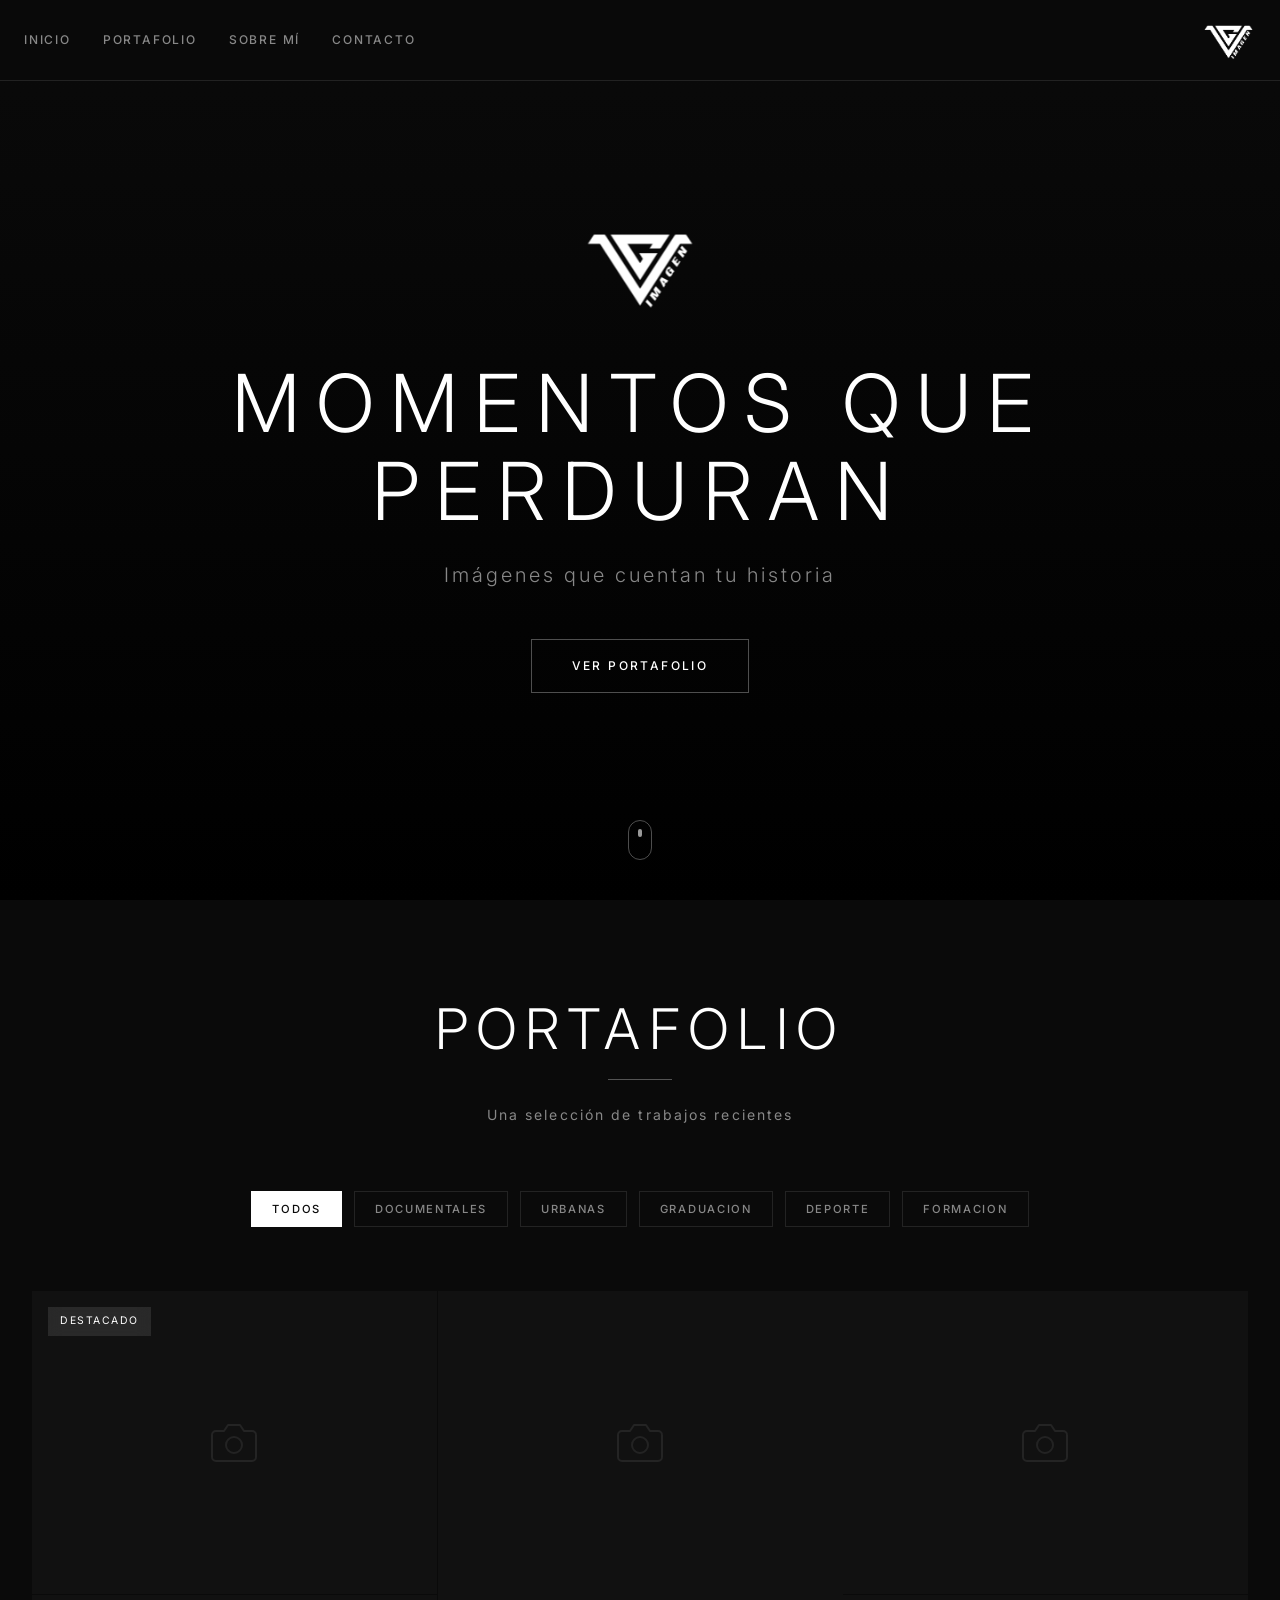
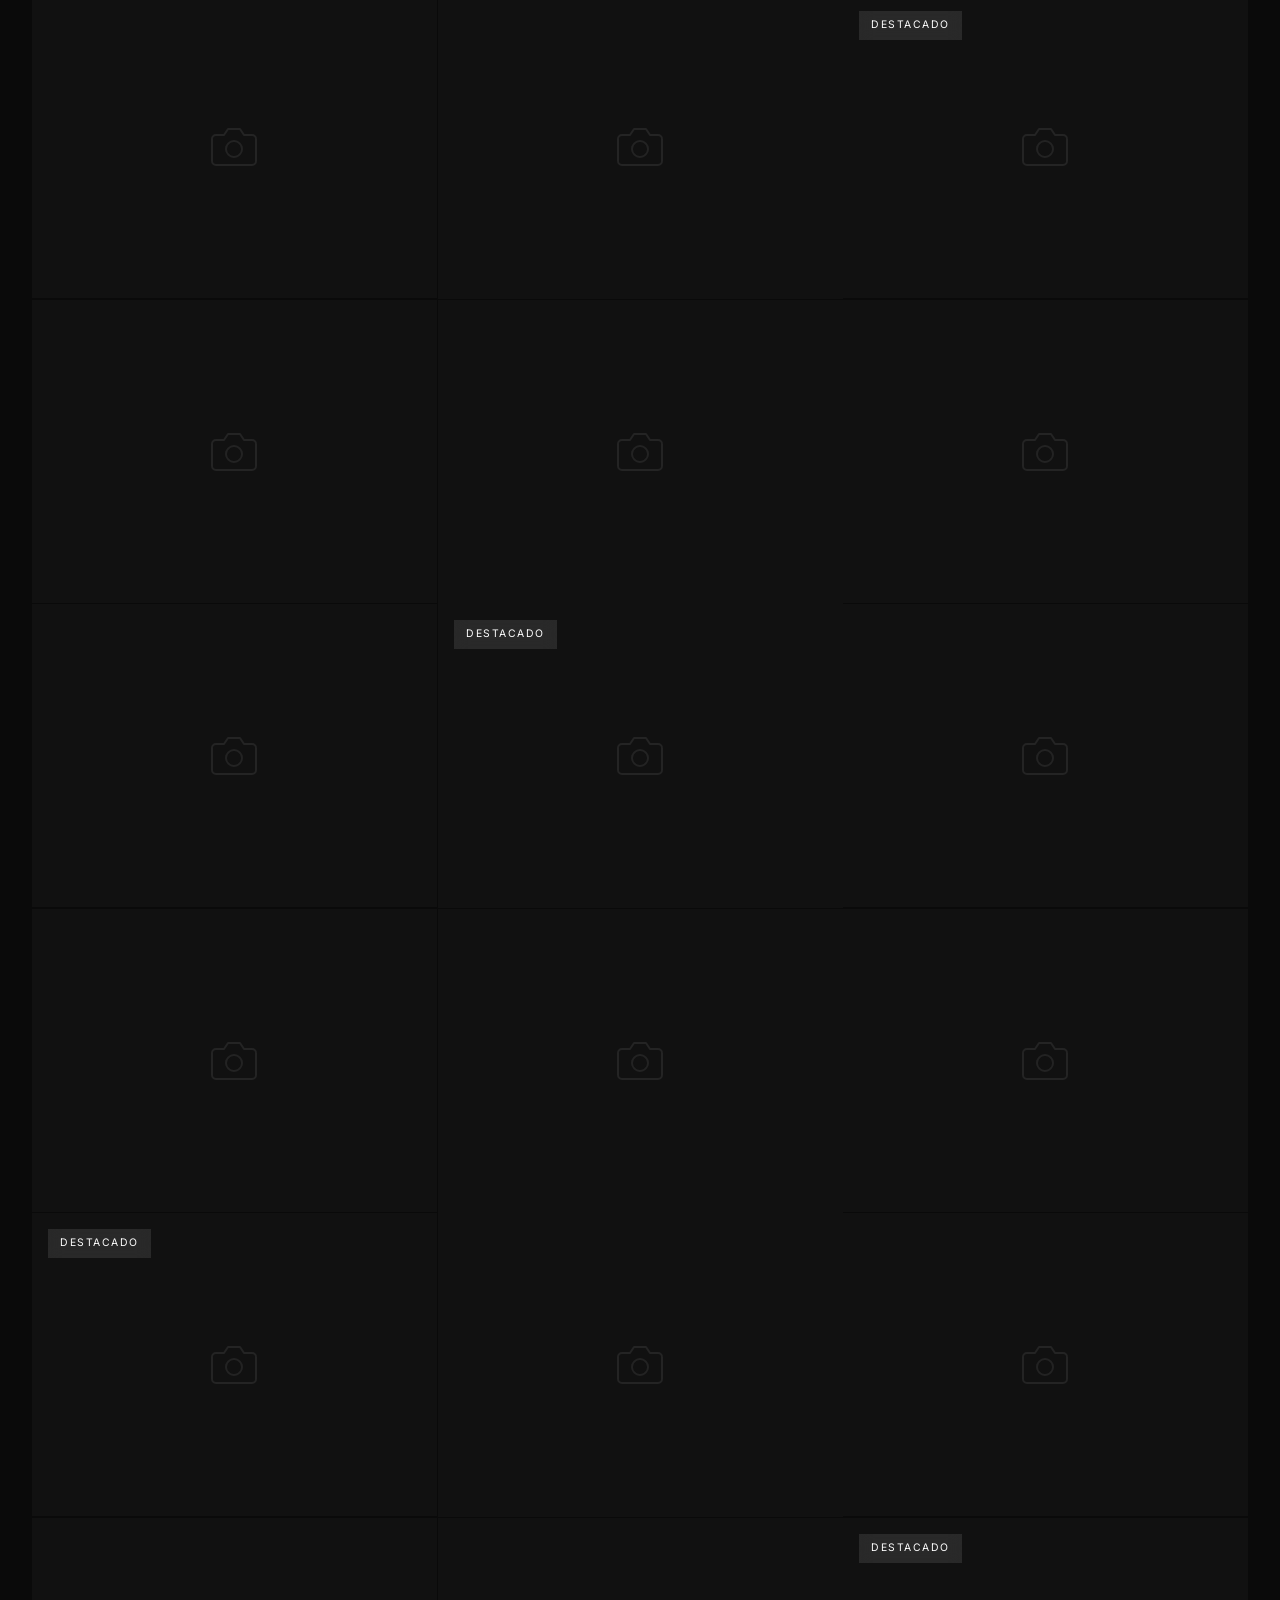
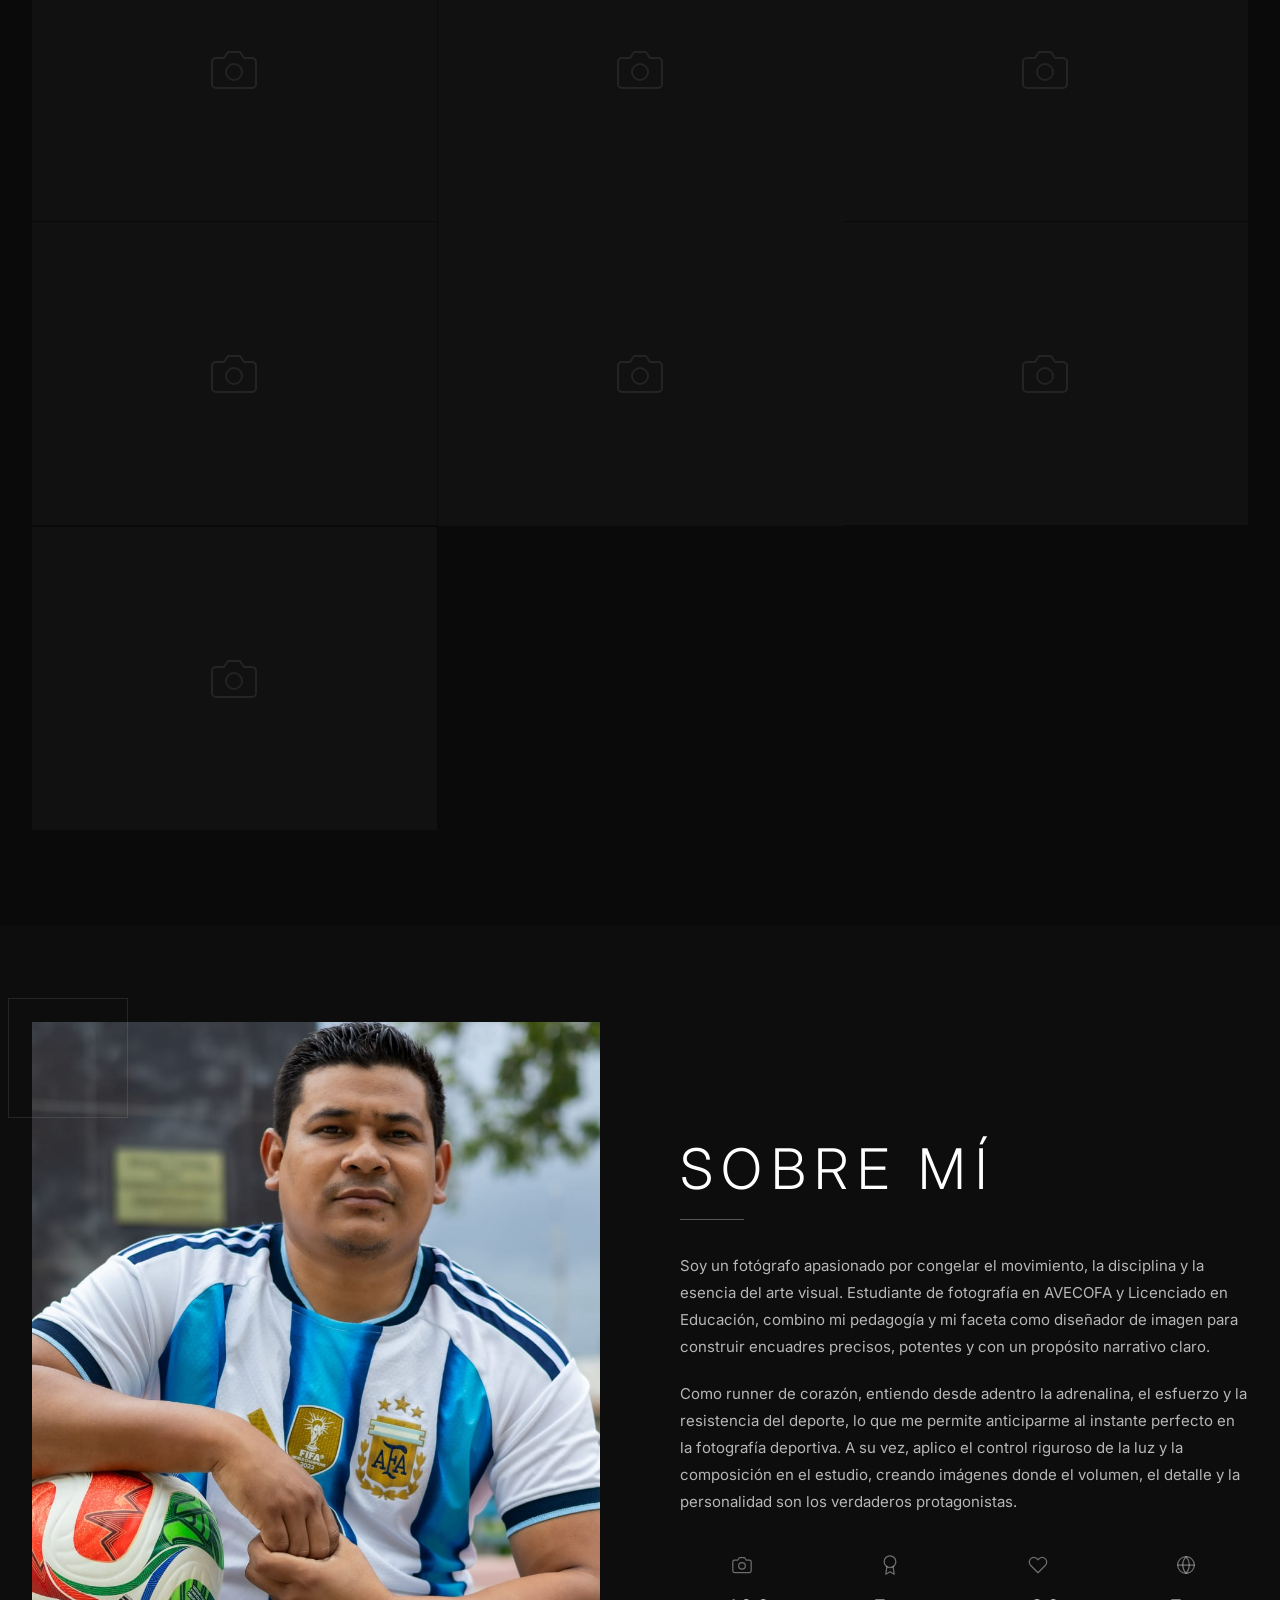
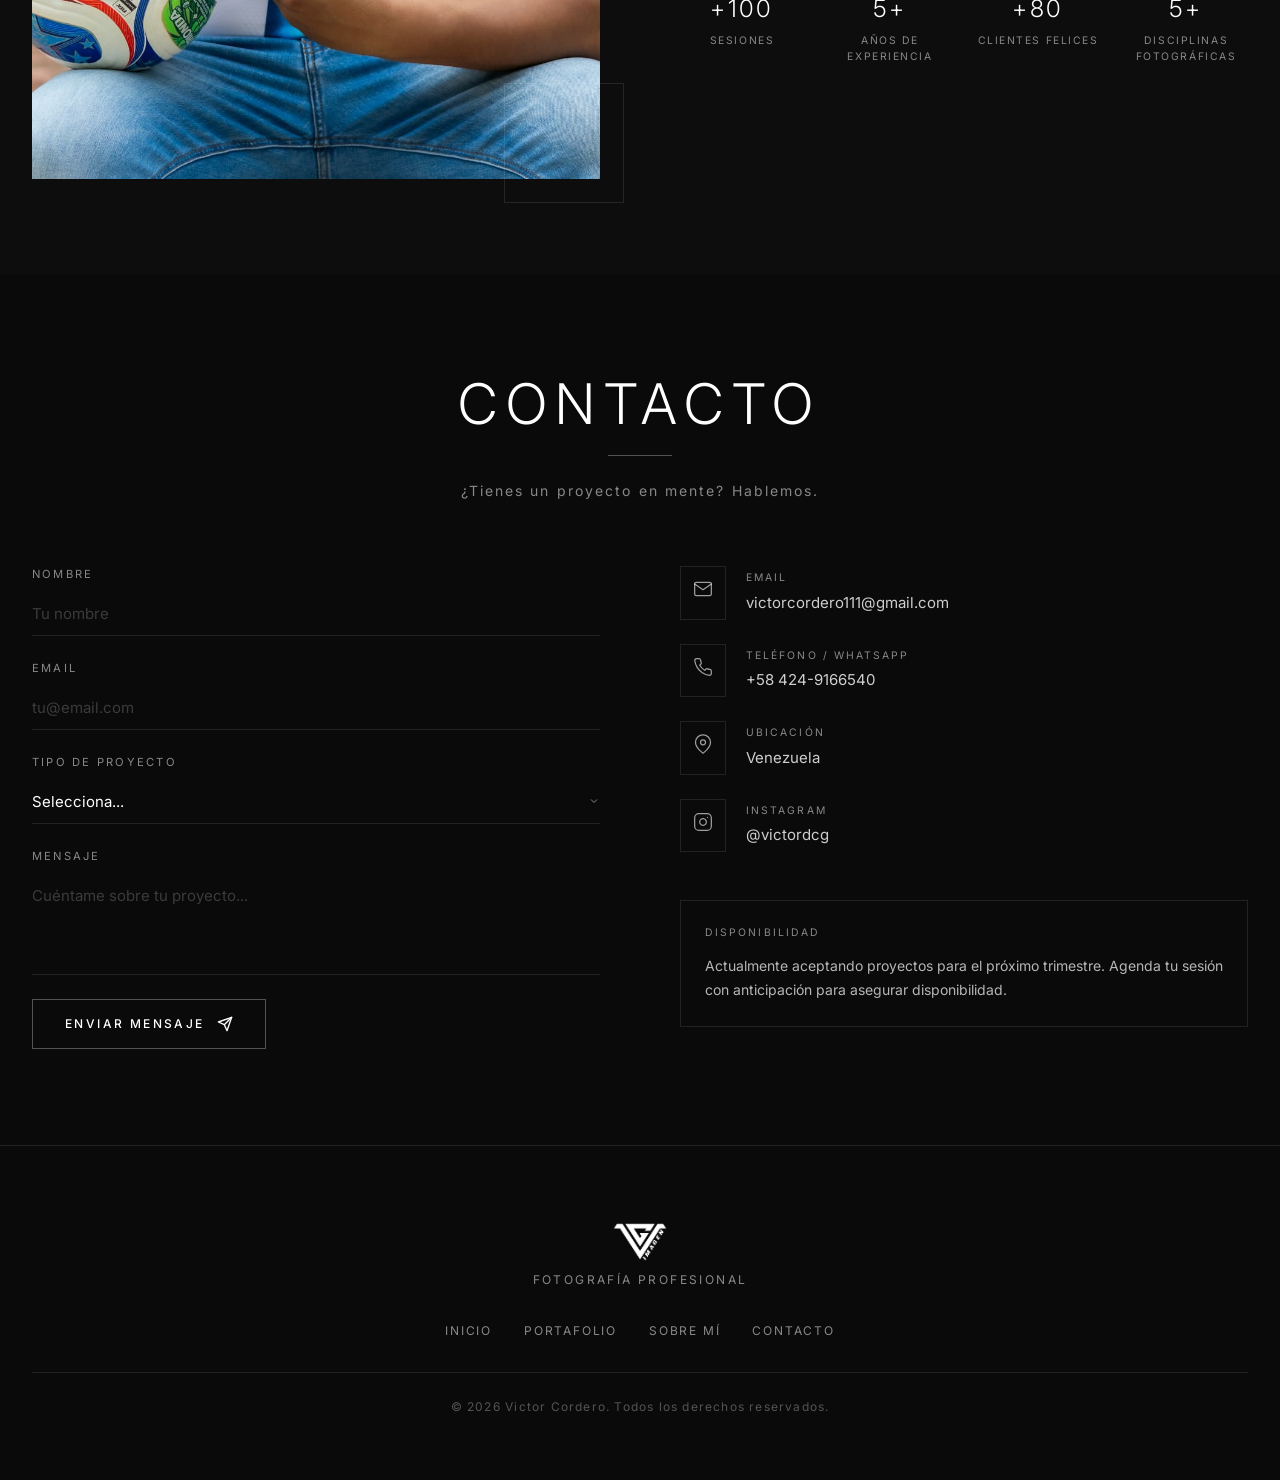
==== commit 98c483de: "Update navbar styles and logo positioning Refactor navbar styles and structure for better layout and" ====
--- a/index.html
+++ b/index.html
@@ -10,47 +10,60 @@
     <link href="https://fonts.googleapis.com/css2?family=Inter:wght@300;400;500;600;700&display=swap" rel="stylesheet">
     <link rel="stylesheet" href="css/styles.css">
     <style>
-        /* Ajustes específicos para el logo centrado */
+        /* ============================================
+           AJUSTES PERSONALIZADOS
+           ============================================ */
+
+        /* NAVBAR - Logo a la derecha */
         .nav-container {
             display: flex;
             align-items: center;
-            justify-content: center;
+            justify-content: space-between;
             height: 80px;
             position: relative;
         }
+
         .nav-logo {
-            position: absolute;
-            left: 50%;
-            transform: translateX(-50%);
+            order: 2;
             display: flex;
             align-items: center;
-            justify-content: center;
-        }
+            justify-content: flex-end;
+        }
+
         .nav-logo img {
             max-height: 55px;
             width: auto;
             display: block;
         }
+
         .nav-links {
-            position: absolute;
-            right: 24px;
+            order: 1;
             display: flex;
             gap: 32px;
         }
+
         .nav-toggle {
-            position: absolute;
-            right: 16px;
-        }
-
-        /* Ajuste para el logo en el hero */
+            order: 3;
+            display: none;
+        }
+
+        /* HERO - Logo centrado, sin que se corte */
+        .hero-logo {
+            display: flex;
+            justify-content: center;
+            align-items: center;
+            margin-bottom: 32px;
+        }
+
         .hero-logo img {
             max-width: 220px;
+            max-height: 120px;
             height: auto;
+            width: auto;
             display: block;
-            margin: 0 auto;
-        }
-
-        /* Ajuste para el logo en el footer */
+        }
+
+        /* FOOTER - Logo centrado */
         .footer-logo {
             max-height: 60px;
             width: auto;
@@ -58,7 +71,7 @@
             margin: 0 auto;
         }
 
-        /* Ajuste para la foto de "Sobre Mí" */
+        /* SOBRE MÍ - Foto */
         .about-img-placeholder img {
             width: 100%;
             height: 100%;
@@ -66,30 +79,33 @@
             display: block;
         }
 
-        /* Responsive - Móviles */
+        /* ============================================
+           RESPONSIVE
+           ============================================ */
+
+        /* Móviles */
         @media (max-width: 768px) {
             .nav-logo {
-                position: static;
-                transform: none;
-                left: auto;
-            }
-            .nav-container {
-                justify-content: space-between;
-            }
-            .nav-links {
-                display: none;
-            }
-            .nav-toggle {
-                position: static;
+                order: 1;
+                flex: 1;
             }
             .nav-logo img {
                 max-height: 40px;
             }
+            .nav-links {
+                display: none !important;
+            }
+            .nav-toggle {
+                display: flex !important;
+                order: 2;
+            }
             .hero-logo img {
                 max-width: 150px;
-            }
-        }
-
+                max-height: 80px;
+            }
+        }
+
+        /* Desktop - ocultar toggle */
         @media (min-width: 769px) {
             .nav-toggle {
                 display: none !important;
@@ -101,15 +117,15 @@
     <!-- Navigation -->
     <nav class="navbar" id="navbar">
         <div class="nav-container">
-            <a href="#inicio" class="nav-logo">
-                <img src="data/logo.png" alt="Victor Cordero Fotografía">
-            </a>
             <div class="nav-links" id="navLinks">
                 <a href="#inicio" class="nav-link">Inicio</a>
                 <a href="#portafolio" class="nav-link">Portafolio</a>
                 <a href="#sobre-mi" class="nav-link">Sobre Mí</a>
                 <a href="#contacto" class="nav-link">Contacto</a>
             </div>
+            <a href="#inicio" class="nav-logo">
+                <img src="data/logo.png" alt="Victor Cordero Fotografía">
+            </a>
             <button class="nav-toggle" id="navToggle" aria-label="Menú">
                 <span></span>
                 <span></span>
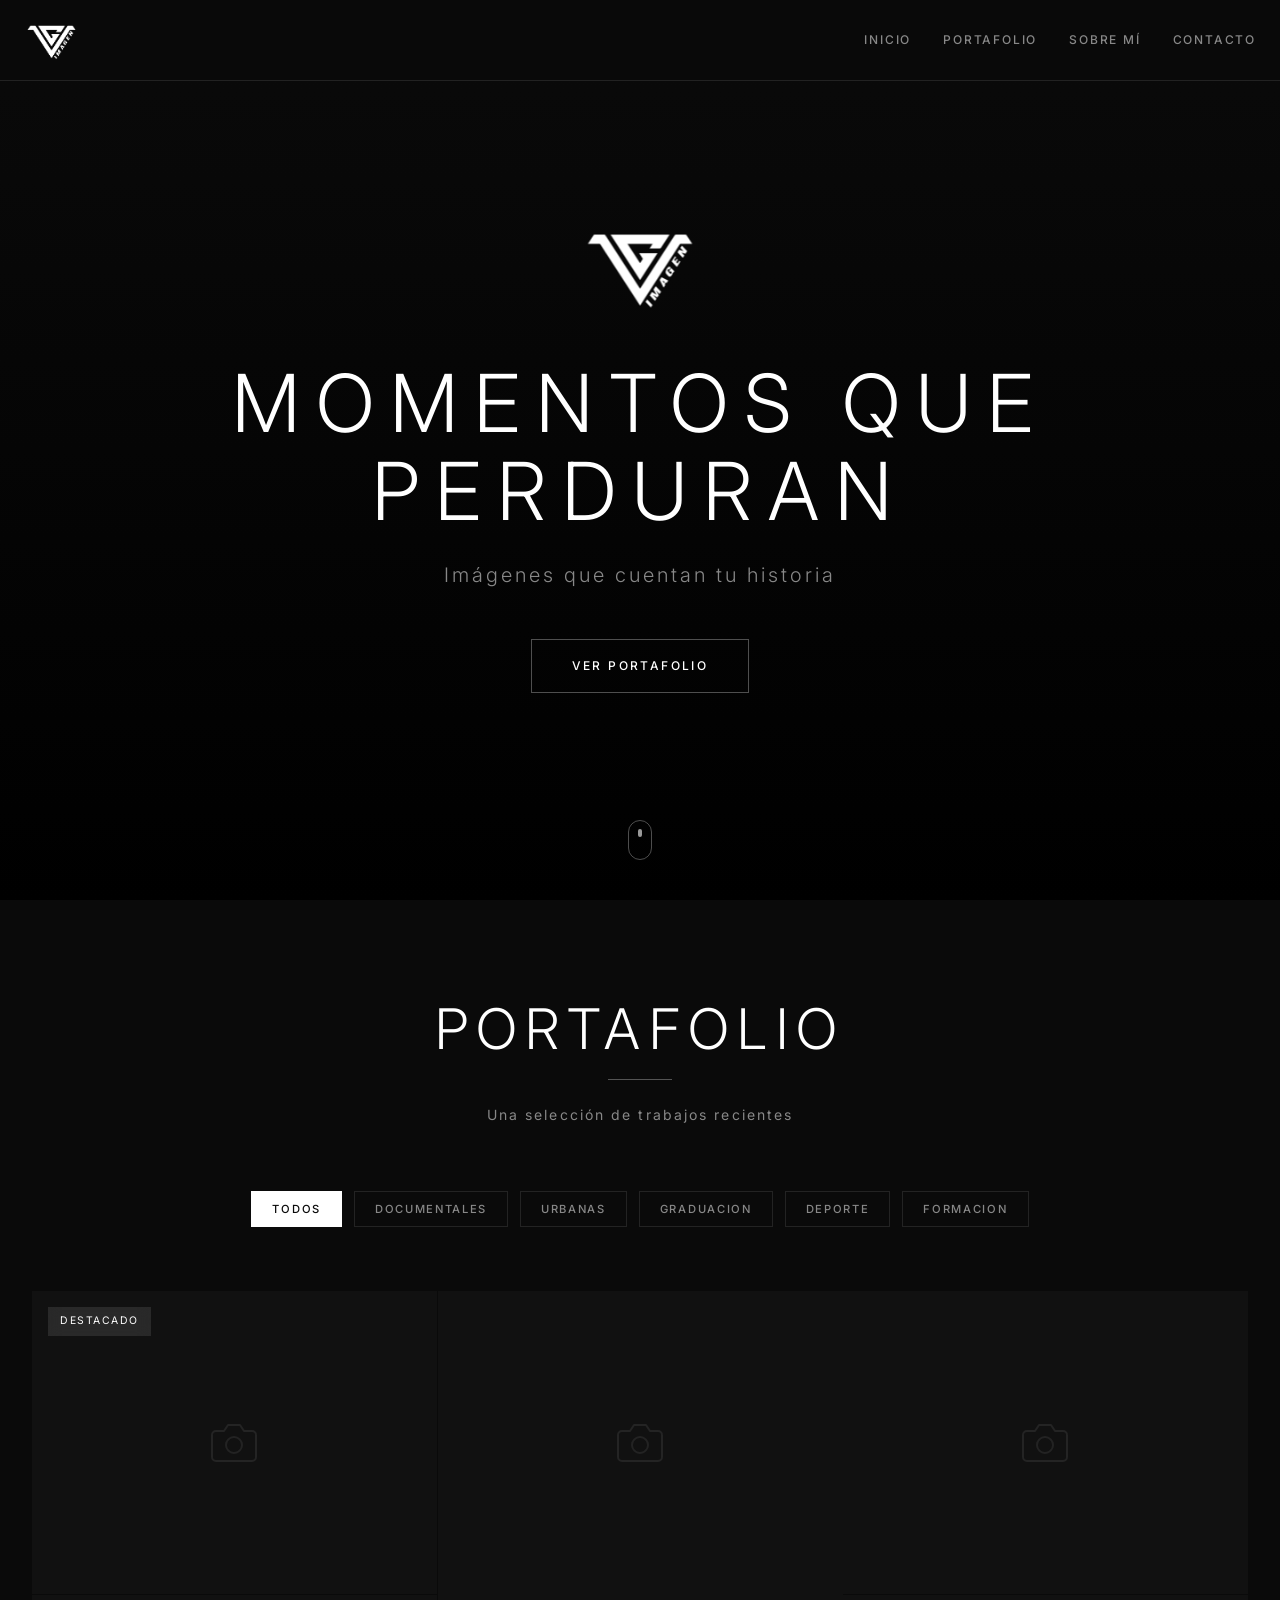
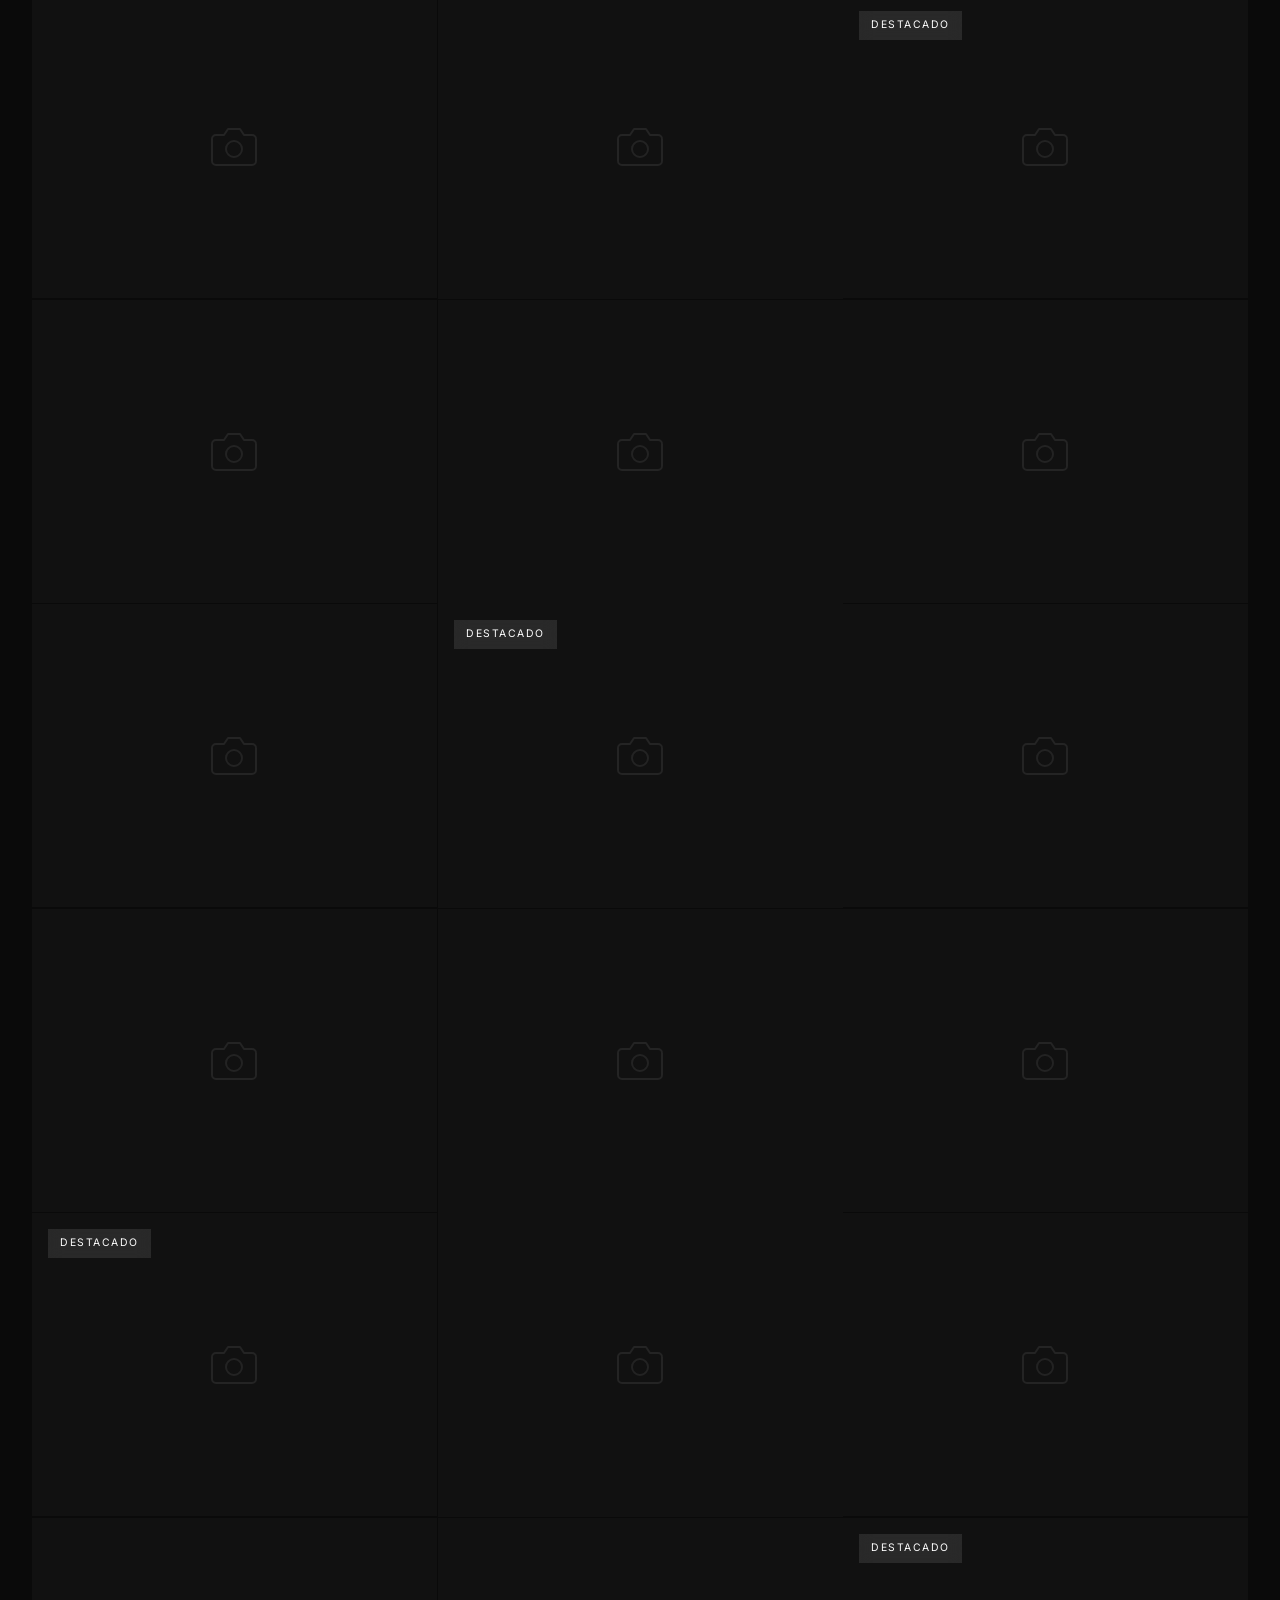
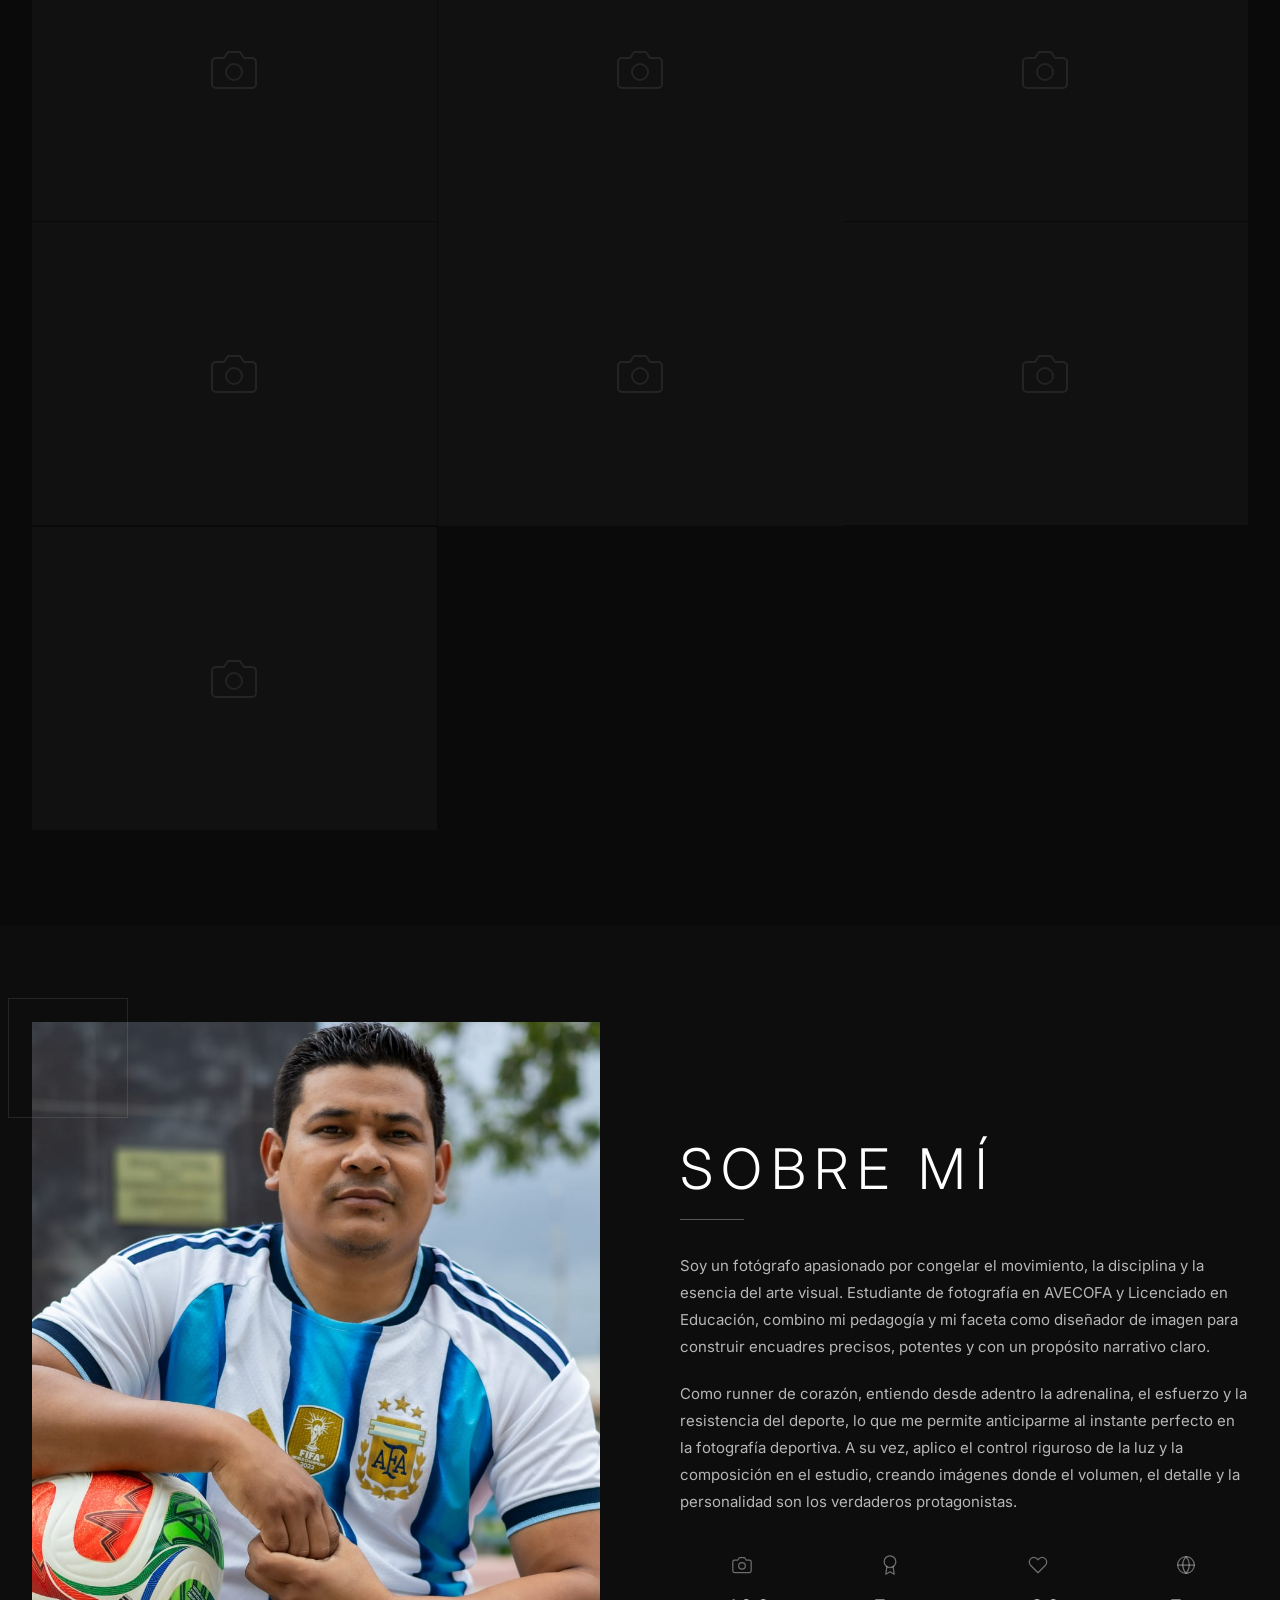
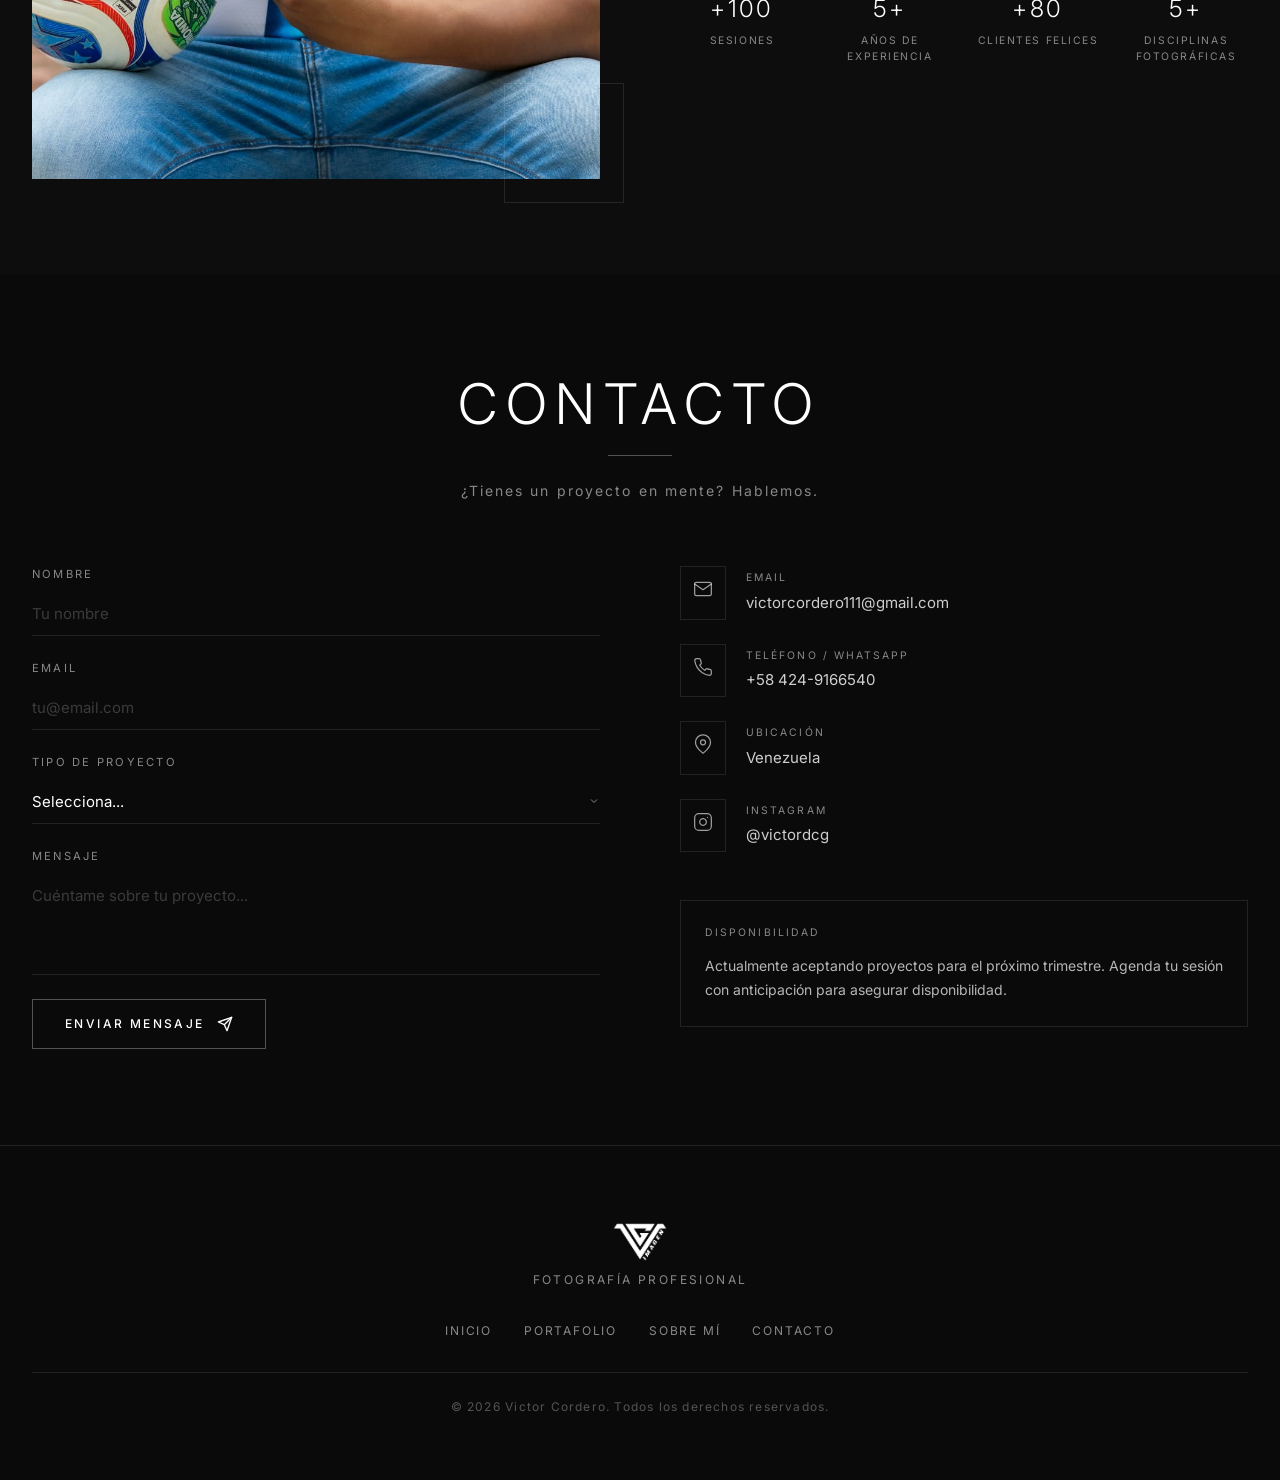
==== commit d29c20e6: "Update index.html" ====
--- a/index.html
+++ b/index.html
@@ -14,7 +14,7 @@
            AJUSTES PERSONALIZADOS
            ============================================ */
 
-        /* NAVBAR - Logo a la derecha */
+        /* NAVBAR - Logo a la izquierda */
         .nav-container {
             display: flex;
             align-items: center;
@@ -24,10 +24,9 @@
         }
 
         .nav-logo {
-            order: 2;
+            order: 1;
             display: flex;
             align-items: center;
-            justify-content: flex-end;
         }
 
         .nav-logo img {
@@ -37,7 +36,7 @@
         }
 
         .nav-links {
-            order: 1;
+            order: 2;
             display: flex;
             gap: 32px;
         }
@@ -85,10 +84,6 @@
 
         /* Móviles */
         @media (max-width: 768px) {
-            .nav-logo {
-                order: 1;
-                flex: 1;
-            }
             .nav-logo img {
                 max-height: 40px;
             }
@@ -97,7 +92,6 @@
             }
             .nav-toggle {
                 display: flex !important;
-                order: 2;
             }
             .hero-logo img {
                 max-width: 150px;
@@ -117,15 +111,15 @@
     <!-- Navigation -->
     <nav class="navbar" id="navbar">
         <div class="nav-container">
+            <a href="#inicio" class="nav-logo">
+                <img src="data/logo.png" alt="Victor Cordero Fotografía">
+            </a>
             <div class="nav-links" id="navLinks">
                 <a href="#inicio" class="nav-link">Inicio</a>
                 <a href="#portafolio" class="nav-link">Portafolio</a>
                 <a href="#sobre-mi" class="nav-link">Sobre Mí</a>
                 <a href="#contacto" class="nav-link">Contacto</a>
             </div>
-            <a href="#inicio" class="nav-logo">
-                <img src="data/logo.png" alt="Victor Cordero Fotografía">
-            </a>
             <button class="nav-toggle" id="navToggle" aria-label="Menú">
                 <span></span>
                 <span></span>
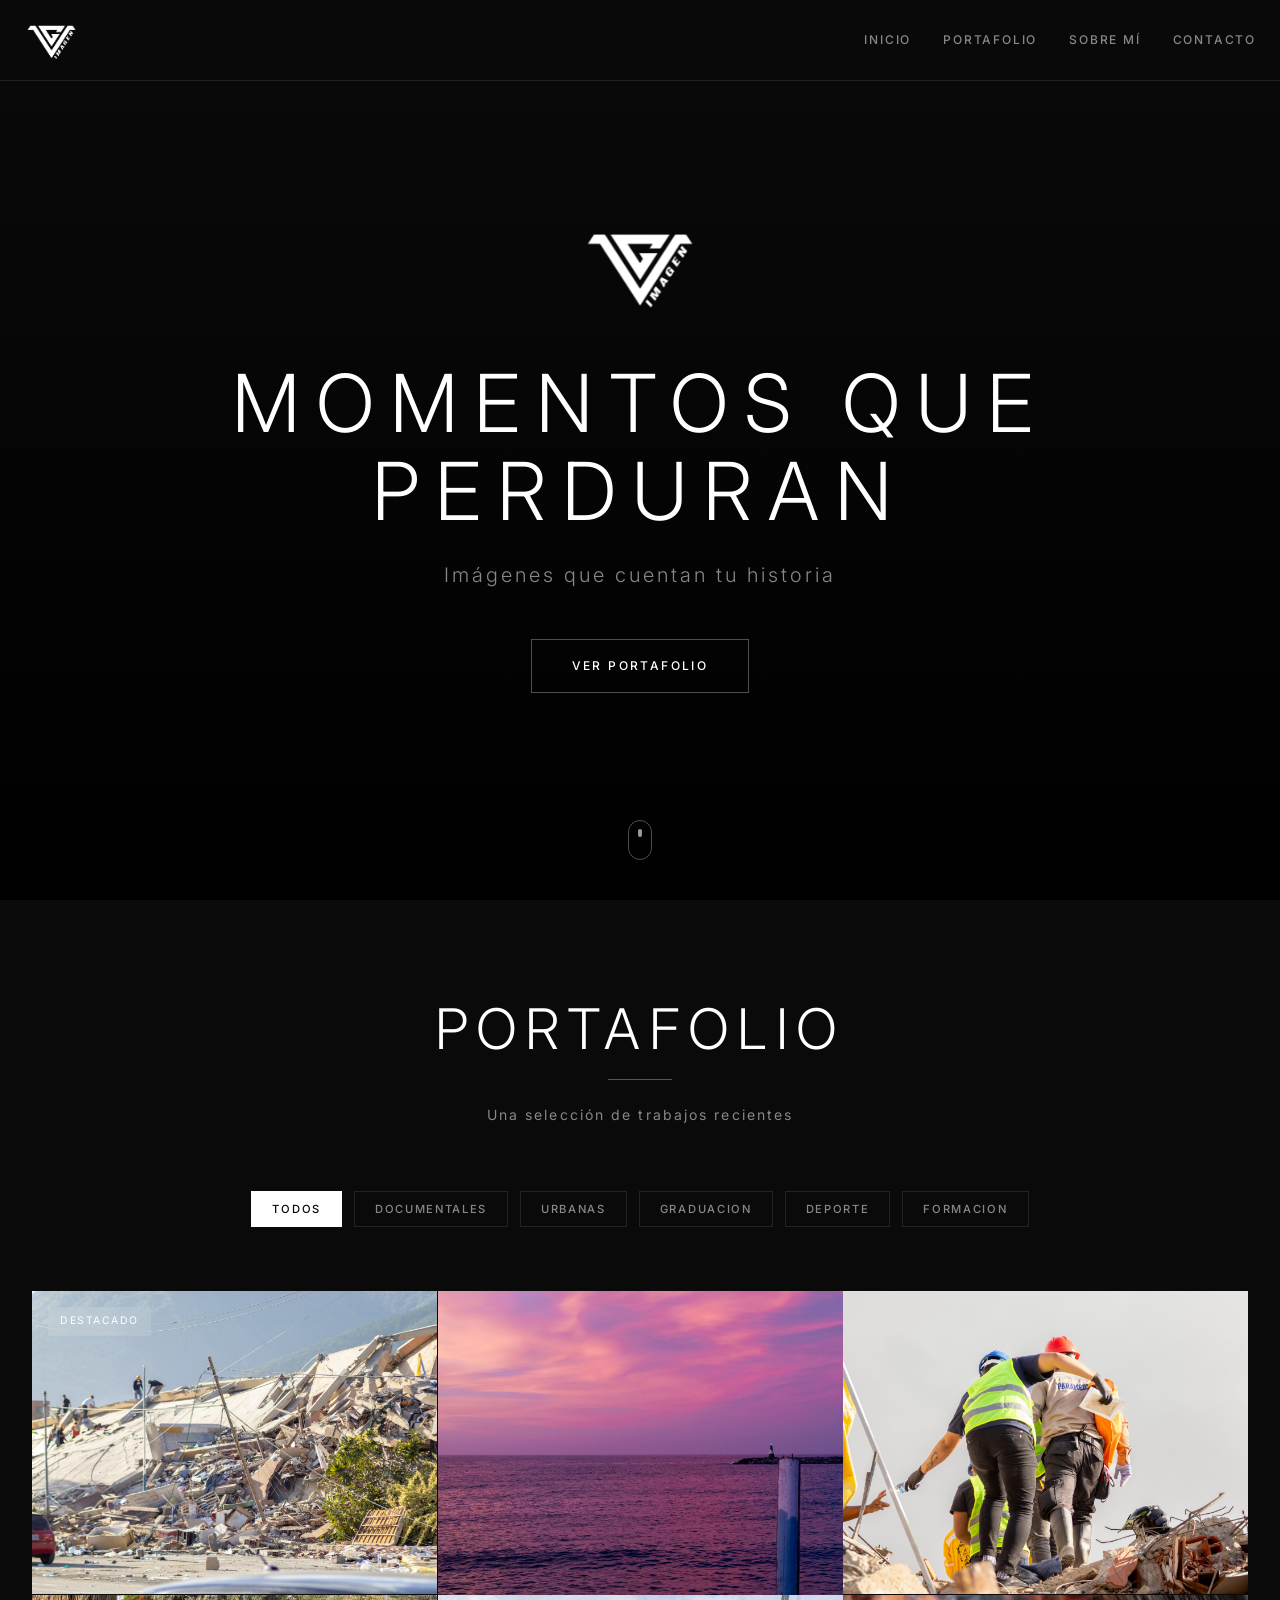
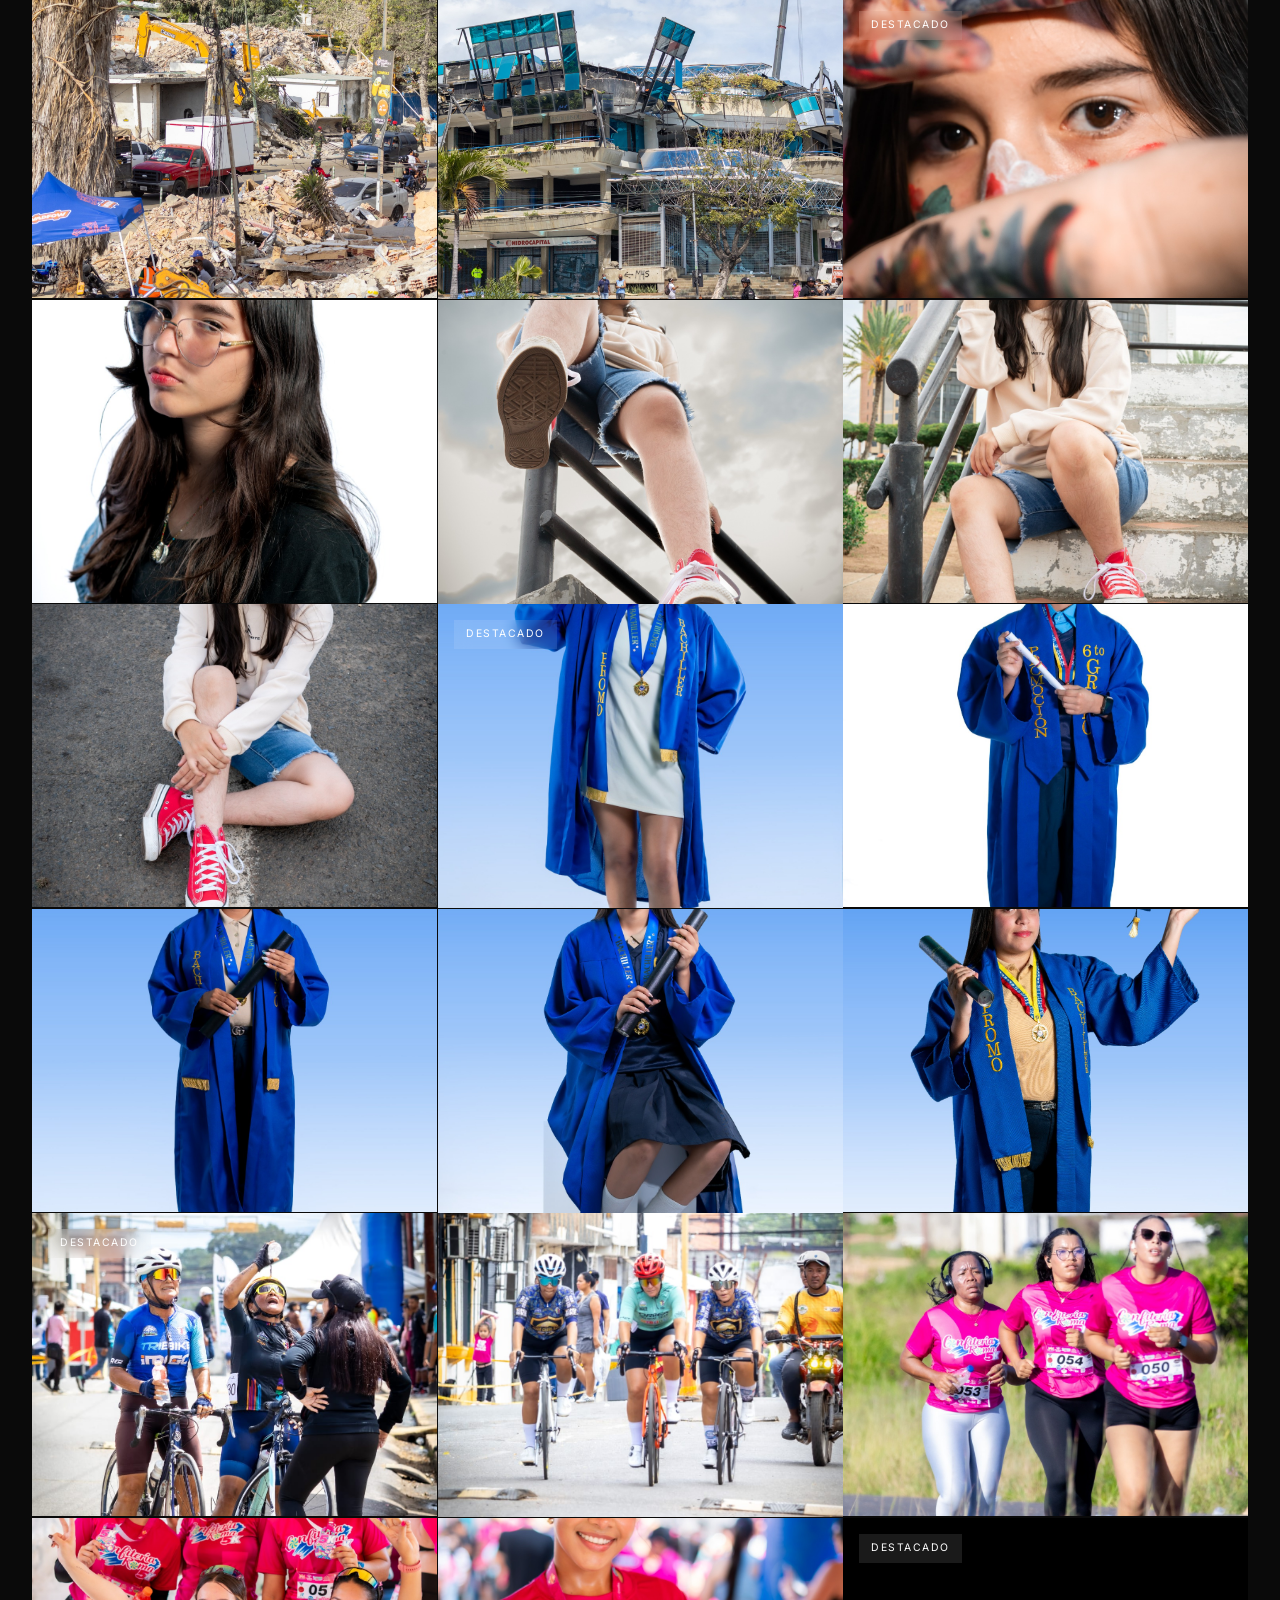
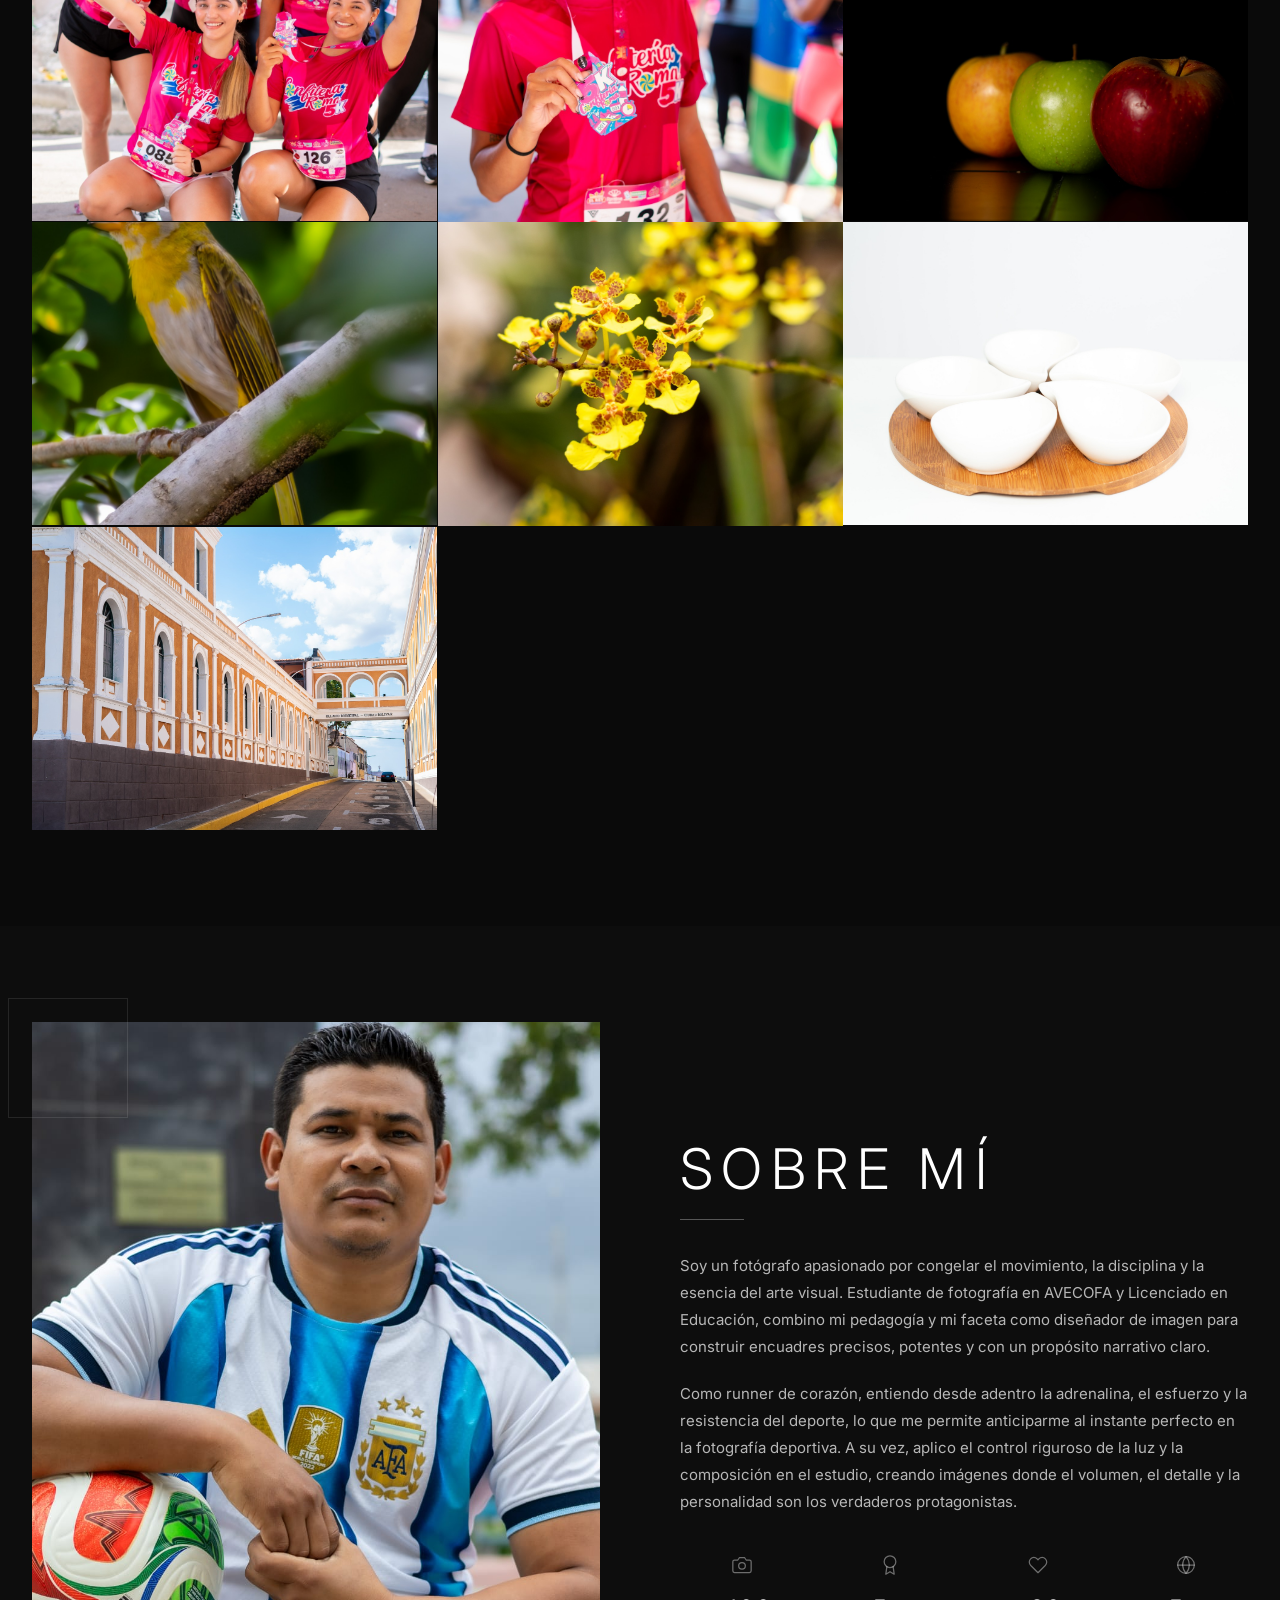
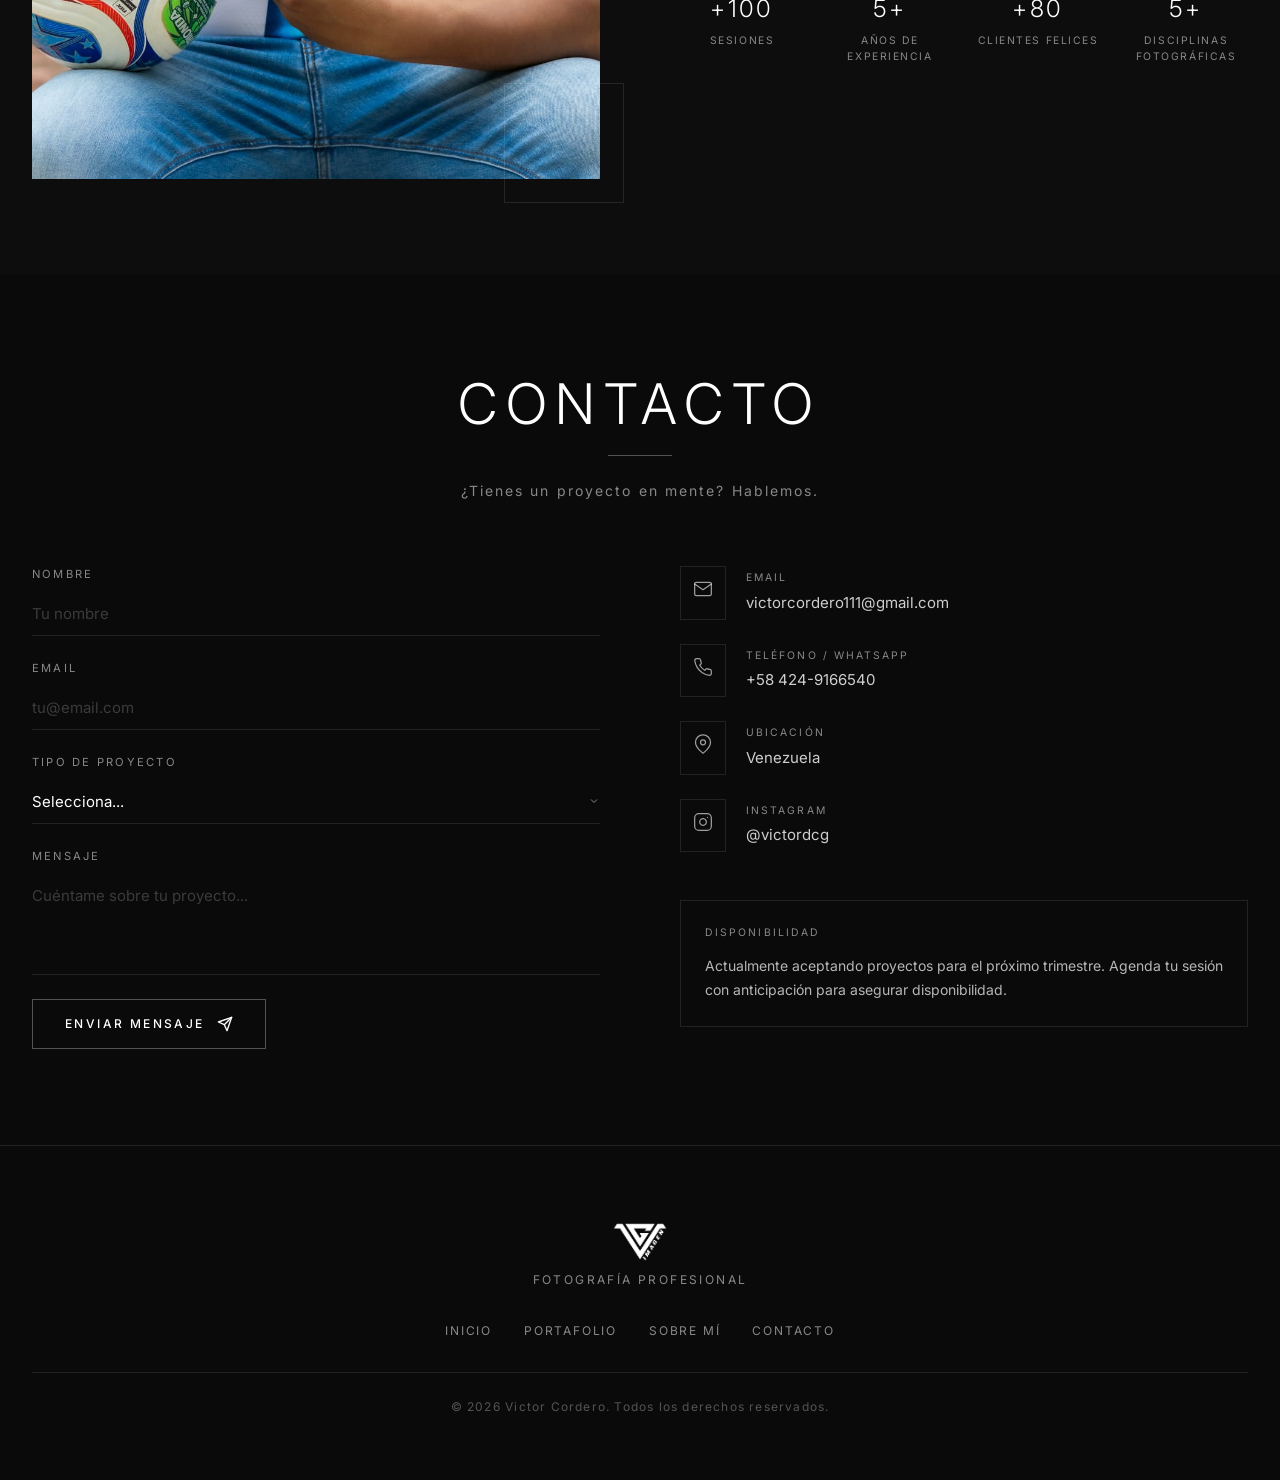
==== commit 4668cef5: "Update index.html" ====
--- a/index.html
+++ b/index.html
@@ -78,6 +78,11 @@
             display: block;
         }
 
+        /* OCULTAR CATEGORÍA EN EL LIGHTBOX */
+        .lightbox-category {
+            display: none !important;
+        }
+
         /* ============================================
            RESPONSIVE
            ============================================ */
@@ -319,7 +324,7 @@
         </div>
     </footer>
 
-    <!-- Lightbox -->
+    <!-- LIGHTBOX - Corregido (sin categoría) -->
     <div class="lightbox" id="lightbox">
         <button class="lightbox-close" id="lightboxClose" aria-label="Cerrar">
             <svg width="28" height="28" viewBox="0 0 24 24" fill="none" stroke="currentColor" stroke-width="2" stroke-linecap="round" stroke-linejoin="round"><line x1="18" y1="6" x2="6" y2="18"/><line x1="6" y1="6" x2="18" y2="18"/></svg>
@@ -335,7 +340,7 @@
                 <svg width="80" height="80" viewBox="0 0 24 24" fill="none" stroke="currentColor" stroke-width="1" stroke-linecap="round" stroke-linejoin="round"><path d="M23 19a2 2 0 0 1-2 2H3a2 2 0 0 1-2-2V8a2 2 0 0 1 2-2h4l2-3h6l2 3h4a2 2 0 0 1 2 2z"/><circle cx="12" cy="13" r="4"/></svg>
             </div>
             <h3 class="lightbox-title" id="lightboxTitle"></h3>
-            <p class="lightbox-category" id="lightboxCategory"></p>
+            <!-- ELIMINADA la línea de categoría -->
             <p class="lightbox-desc" id="lightboxDesc"></p>
             <p class="lightbox-counter" id="lightboxCounter"></p>
         </div>
